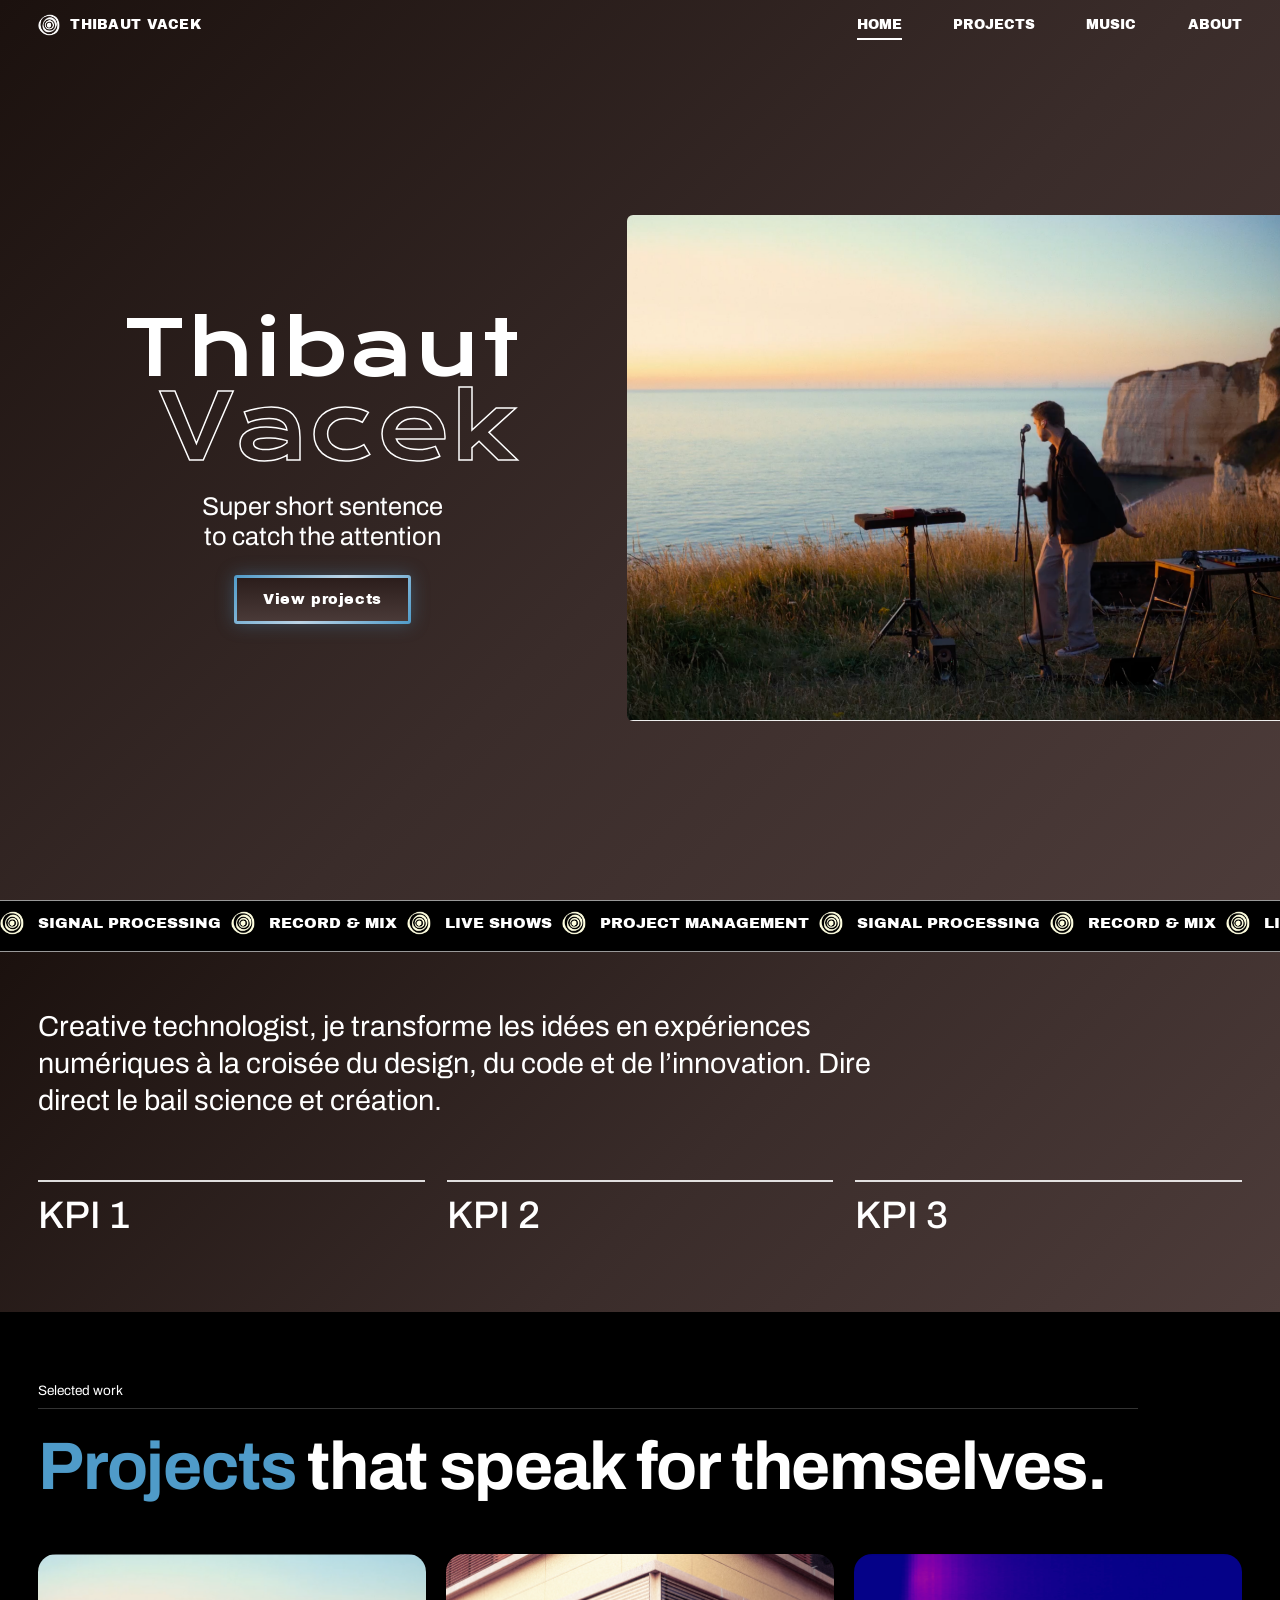
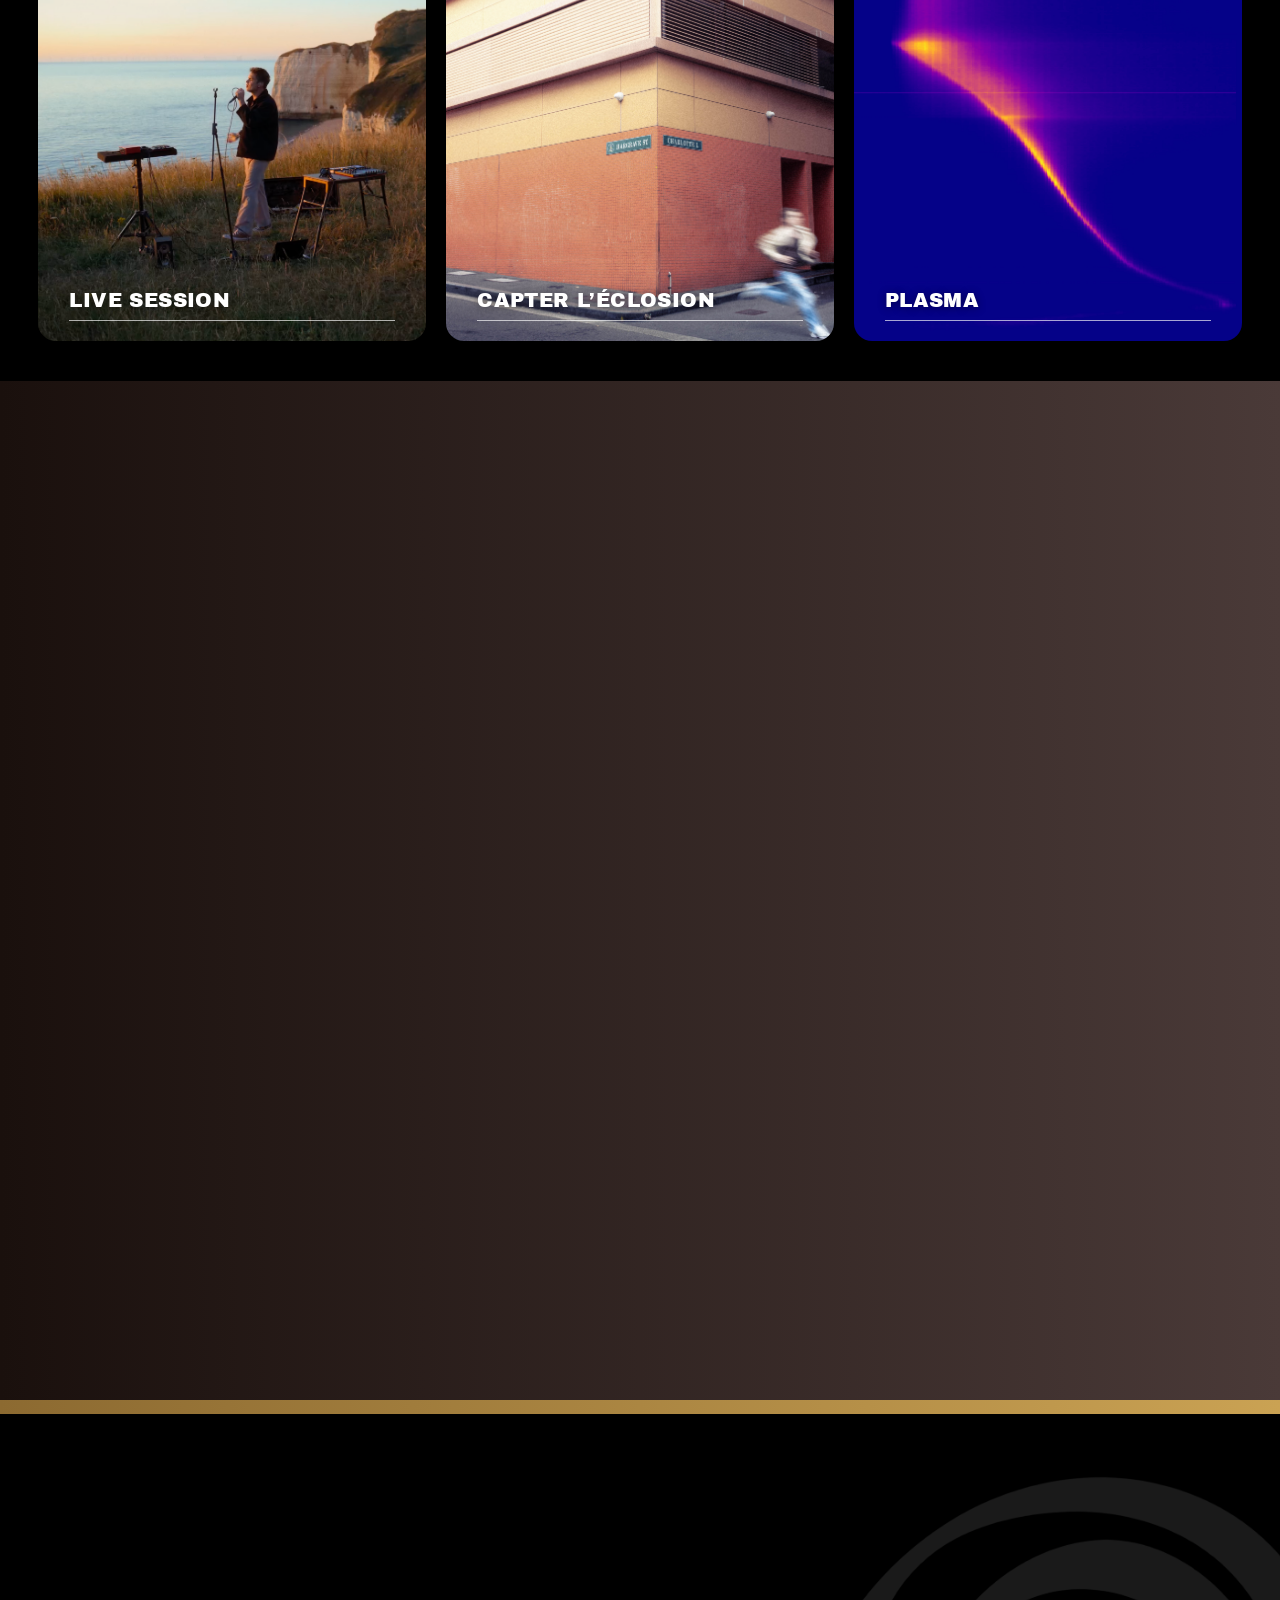
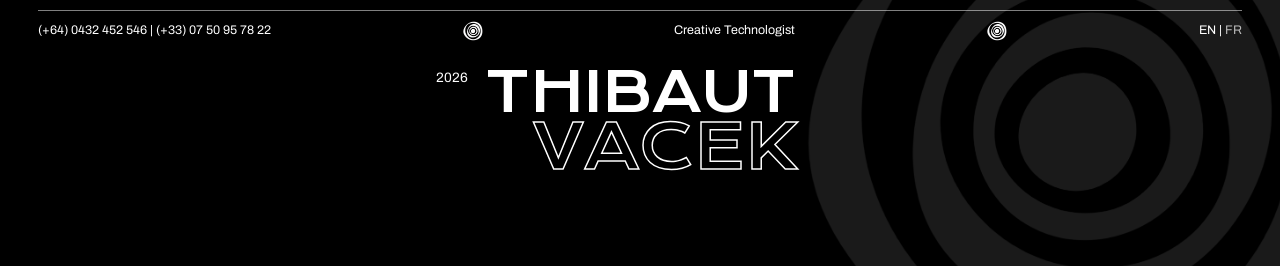
==== index.html @ 3724e517 "add new projects images and animation" ====
<!DOCTYPE html>
<html lang="en">
<head>
<meta charset="UTF-8">
<meta name="viewport" content="width=device-width, initial-scale=1">
<title>Home — Thibaut Vacek</title>
<meta name="description" content="Thibaut Vacek — creative technologist, musician and scientist.">
<link rel="preconnect" href="https://fonts.googleapis.com">
<link rel="preconnect" href="https://fonts.gstatic.com" crossorigin>
<link href="https://fonts.googleapis.com/css2?family=Archivo:wght@400;500;600;700&amp;family=Archivo+Black&amp;family=Krona+One&amp;display=swap" rel="stylesheet">
<link rel="stylesheet" href="style.css">
</head>
<body class="page-home">
<header class="site-header">
  <a class="brand" href="index.html"><img class="spiral" src="pictures/LOGO_ref.png" alt=""><span>THIBAUT VACEK</span></a>
  <button class="burger" aria-label="Menu" aria-expanded="false"><span></span><span></span></button>
  <nav class="nav"><a href="index.html" class="active">HOME</a><a href="projects.html">PROJECTS</a><a href="music.html">MUSIC</a><a href="about.html">ABOUT</a></nav>
</header>
<main>
<section class="hero">
  <div class="hero-text">
    <h1 class="display"><span class="solid">Thibaut</span><span class="outline">Vacek</span></h1>
    <p class="tagline">Super short sentence<br>to catch the attention</p>
    <a class="btn btn-glow" href="projects.html">View projects</a>
  </div>
  <div class="hero-img"><img src="pictures/HOME/live_plage_back.png"></div>
</section>
<div class="ticker" aria-hidden="true"><ul class="ticker-track"><li><img class="spiral" src="pictures/LOGO_ref.png" alt=""><span>SIGNAL PROCESSING</span></li><li><img class="spiral" src="pictures/LOGO_ref.png" alt=""><span>RECORD &amp; MIX</span></li><li><img class="spiral" src="pictures/LOGO_ref.png" alt=""><span>LIVE SHOWS</span></li><li><img class="spiral" src="pictures/LOGO_ref.png" alt=""><span>PROJECT MANAGEMENT</span></li><li><img class="spiral" src="pictures/LOGO_ref.png" alt=""><span>SIGNAL PROCESSING</span></li><li><img class="spiral" src="pictures/LOGO_ref.png" alt=""><span>RECORD &amp; MIX</span></li><li><img class="spiral" src="pictures/LOGO_ref.png" alt=""><span>LIVE SHOWS</span></li><li><img class="spiral" src="pictures/LOGO_ref.png" alt=""><span>PROJECT MANAGEMENT</span></li><li><img class="spiral" src="pictures/LOGO_ref.png" alt=""><span>SIGNAL PROCESSING</span></li><li><img class="spiral" src="pictures/LOGO_ref.png" alt=""><span>RECORD &amp; MIX</span></li><li><img class="spiral" src="pictures/LOGO_ref.png" alt=""><span>LIVE SHOWS</span></li><li><img class="spiral" src="pictures/LOGO_ref.png" alt=""><span>PROJECT MANAGEMENT</span></li><li><img class="spiral" src="pictures/LOGO_ref.png" alt=""><span>SIGNAL PROCESSING</span></li><li><img class="spiral" src="pictures/LOGO_ref.png" alt=""><span>RECORD &amp; MIX</span></li><li><img class="spiral" src="pictures/LOGO_ref.png" alt=""><span>LIVE SHOWS</span></li><li><img class="spiral" src="pictures/LOGO_ref.png" alt=""><span>PROJECT MANAGEMENT</span></li></ul></div>
<section class="intro">
  <p class="lead reveal">Creative technologist, je transforme les idées en expériences numériques à la croisée du design, du code et de l’innovation. Dire direct le bail science et création.</p>
  <div class="kpis">
    <div class="kpi reveal"><span>KPI 1</span></div>
    <div class="kpi reveal" style="--d:120ms"><span>KPI 2</span></div>
    <div class="kpi reveal" style="--d:240ms"><span>KPI 3</span></div>
  </div>
</section>
<section class="selected">
  <p class="eyebrow reveal">Selected work</p>
  <h2 class="h-xl reveal"><span class="blue">Projects</span> that speak for themselves.</h2>
  <div class="cards-row"><a class="card reveal" href="project.html#live-session" style="--d:0ms"><img src="pictures/PROJECTS/Live_plage_mic.png"><span class="card-label">LIVE SESSION</span></a><a class="card reveal" href="project.html#capter-l-eclosion" style="--d:120ms"><img src="pictures/PROJECTS/capter_leclosion_cover.jpg"><span class="card-label">CAPTER L’ÉCLOSION</span></a><a class="card reveal" href="project.html#plasma" style="--d:240ms"><img src="pictures/PROJECTS/plasma.png"><span class="card-label">PLASMA</span></a></div>
</section>
<section class="expertise">
  <p class="eyebrow reveal">EXPERTISE</p>
  <h2 class="h-xl reveal">Ways <span class="grey">I can help.</span></h2>
  <ul class="expertise-list"><li class="reveal" style="--d:0ms"><span class="num">01</span><h3>Signal Processing</h3><p>Filtres, analyse spectrale et traitement temps réel pour le son et la recherche.</p></li><li class="reveal" style="--d:100ms"><span class="num">02</span><h3>Project Management &amp; Strategy</h3><p>Cadrer, planifier et livrer des projets complexes de l’idée à l’exploitation.</p></li><li class="reveal" style="--d:200ms"><span class="num">03</span><h3>Sound Production</h3><p>Enregistrement, mixage et direction artistique pour la scène et le disque.</p></li><li class="reveal" style="--d:300ms"><span class="num">04</span><h3>Installations</h3><p>Dispositifs interactifs mêlant capteurs, code et son spatialisé.</p></li></ul>
</section>
<section class="contact-band">
  <p class="eyebrow reveal">CONTACT</p>
  <h2 class="h-xl reveal">Let’s make<br>something people<br><span class="gold">remember.</span></h2>
</section>
<div class="gold-stripe"></div>
</main>
<footer class="site-footer">
  <div class="footer-cta reveal">
    <a class="btn btn-glow" href="mailto:thibaut.vacek.creations@gmail.com">CONTACT</a>
    <a class="mail" href="mailto:thibaut.vacek.creations@gmail.com">thibaut.vacek.creations@gmail.com</a>
  </div>
  <div class="footer-row">
    <span>(+64) 0432 452 546 | (+33) 07 50 95 78 22</span>
    <img class="spiral" src="pictures/LOGO_ref.png" alt="">
    <span>Creative Technologist</span>
    <img class="spiral" src="pictures/LOGO_ref.png" alt="">
    <span class="lang"><a class="on" href="#">EN</a> | <a href="#">FR</a></span>
  </div>
  <div class="footer-name"><small>2026</small><span class="solid">THIBAUT</span><span class="outline">VACEK</span></div>
  <img class="footer-watermark" src="pictures/LOGO_ref.png" alt="">
</footer>
<script src="script.js"></script>
</body>
</html>
---- style.css ----
/* =========================================================
   THIBAUT VACEK — portfolio
   Polices (équivalents Google Fonts des polices du moodboard) :
   - Revive80 Wide  -> Krona One   (titres larges)
   - Archivo Black  -> Archivo Black (boutons, labels)
   - BDO Grotesk    -> Archivo      (texte)
   Pour les polices d'origine, remplace les variables ci-dessous.
   ========================================================= */
:root{
  --font-wide:"Krona One","Archivo Black",sans-serif;
  --font-black:"Archivo Black","Archivo",sans-serif;
  --font-body:"Archivo",system-ui,sans-serif;

  --black:#000;
  --ink:#140c0a;
  --brown-1:#170d0a;
  --brown-2:#4a3a38;
  --cream:#f1dfbd;
  --cream-ink:#2a1a10;
  --brown-title:#7a4a1f;
  --gold:#f2b94f;
  --gold-soft:#e6c07b;
  --gold-line:#a8844a;
  --tan:#c9a06b;
  --blue:#4f9bc9;
  --blue-light:#bcd4e6;
  --grey:#a9a9ad;
  --chip-gold:#e8c27f;
  --chip-grey:#aab0bb;
  --white:#fff;
  --pad:clamp(16px,3vw,40px);
  --radius:18px;
  --ease:cubic-bezier(.2,.7,.2,1);
}
*{box-sizing:border-box;margin:0;padding:0}
html{scroll-behavior:smooth;-webkit-text-size-adjust:100%}
body{font-family:var(--font-body);color:var(--white);background:var(--black);line-height:1.35;overflow-x:hidden}
img{max-width:100%;display:block}
a{color:inherit;text-decoration:none}
ul,ol{list-style:none}
main{display:block}
.spiral{width:22px;height:22px;flex:none}

/* ---------- Backgrounds par page ---------- */
.page-home{background:var(--black)}
.page-home .hero,.page-home .intro{background:linear-gradient(135deg,#1b110e 0%,#3a2c2a 55%,#4d3c3a 100%)}
.page-projects{background:var(--cream);color:var(--cream-ink)}
.page-music{background:linear-gradient(180deg,#21140f 0%,#3b2d2a 40%,#2a1b17 100%) fixed}
.page-about{background:linear-gradient(135deg,#150b09 0%,#3b2d2b 60%,#4a3a38 100%) fixed}

/* ---------- Header ---------- */
.site-header{position:fixed;inset:0 0 auto 0;z-index:50;display:flex;align-items:center;justify-content:space-between;
  padding:12px var(--pad);transition:background .4s,backdrop-filter .4s,padding .4s}
.site-header.scrolled{background:rgba(20,12,10,.72);backdrop-filter:blur(10px);padding-block:8px}
.page-projects .site-header.scrolled{background:rgba(241,223,189,.8)}
.brand{display:flex;align-items:center;gap:10px;font-family:var(--font-black);font-size:.85rem;letter-spacing:.02em}
.page-projects .site-header{color:var(--brown-title)}
.page-projects .brand .spiral{filter:sepia(1) saturate(2) brightness(.55)}
.nav{display:flex;gap:clamp(18px,4vw,56px);font-family:var(--font-black);font-size:.85rem}
.nav a{position:relative;padding:4px 0}
.nav a::after{content:"";position:absolute;left:0;bottom:-2px;height:2px;width:100%;background:currentColor;transform:scaleX(0);transform-origin:left;transition:transform .35s var(--ease)}
.nav a:hover::after,.nav a.active::after{transform:scaleX(1)}
.burger{display:none;background:none;border:0;width:36px;height:36px;position:relative;cursor:pointer;color:inherit}
.burger span{position:absolute;left:6px;right:6px;height:2px;background:currentColor;transition:transform .3s,top .3s}
.burger span:nth-child(1){top:13px}.burger span:nth-child(2){top:21px}
.burger[aria-expanded="true"] span:nth-child(1){top:17px;transform:rotate(45deg)}
.burger[aria-expanded="true"] span:nth-child(2){top:17px;transform:rotate(-45deg)}

/* ---------- Boutons ---------- */
.btn{display:inline-block;font-family:var(--font-black);letter-spacing:.04em;cursor:pointer;transition:transform .3s var(--ease),box-shadow .3s}
.btn-glow{padding:12px 26px;border:3px solid transparent;border-radius:3px;color:var(--white);font-size:.9rem;
  background:linear-gradient(#2b1d1b,#4a3a38) padding-box,linear-gradient(135deg,var(--blue),var(--blue-light) 50%,var(--blue)) border-box;
  box-shadow:0 0 18px rgba(79,155,201,.35)}
.btn-glow:hover{transform:translateY(-3px) scale(1.04);box-shadow:0 0 30px rgba(79,155,201,.7)}
.btn-pill{padding:12px 34px;border-radius:40px;background:#000;color:#fff;border:2px solid var(--blue);box-shadow:0 0 16px rgba(79,155,201,.45)}
.btn-pill:hover{transform:scale(1.06);box-shadow:0 0 28px rgba(79,155,201,.8)}

/* ---------- Typo utilitaires ---------- */
.eyebrow{font-size:.85rem;padding-bottom:8px;border-bottom:1px solid rgba(255,255,255,.28);max-width:min(100%,1100px);margin-bottom:22px;text-transform:none}
.h-xl{font-size:clamp(2rem,5.4vw,4.2rem);line-height:1.08;font-weight:700;letter-spacing:-.02em}
.h-lg{font-size:clamp(1.7rem,3.4vw,2.6rem);font-weight:700}
.h-md{font-size:clamp(1.5rem,2.6vw,2rem);font-weight:700}
.blue{color:var(--blue)}.gold{color:var(--gold)}.grey{color:var(--grey)}.tan{color:var(--tan)}
.display-wide{font-family:var(--font-wide);font-weight:400;font-size:clamp(2.4rem,9vw,7rem);letter-spacing:.02em;line-height:1}
.display{font-family:var(--font-wide);font-weight:400;line-height:.95;display:flex;flex-direction:column}
.display .solid{font-size:clamp(2.2rem,6vw,4.8rem);letter-spacing:.03em}
.display .outline,.footer-name .outline{color:transparent;-webkit-text-stroke:1.5px #fff;font-size:clamp(2.6rem,7vw,5.6rem);padding-left:.4em}

/* ---------- Reveal on scroll ---------- */
.reveal{opacity:0;transform:translateY(34px);transition:opacity .9s var(--ease),transform .9s var(--ease);transition-delay:var(--d,0ms)}
.reveal.in{opacity:1;transform:none}

/* ---------- Ticker ---------- */
.ticker{overflow:hidden;border-block:1px solid rgba(255,255,255,.6);background:rgba(0,0,0,.25);padding:10px 0;font-family:var(--font-black);font-size:.95rem;white-space:nowrap}
.page-projects .ticker{border-color:var(--cream-ink);color:var(--cream-ink);background:rgba(241,223,189,.6)}
.ticker-track{display:inline-flex;gap:34px;animation:marquee 28s linear infinite;will-change:transform}
.ticker.reverse .ticker-track{animation-direction:reverse;animation-duration:34s}
.ticker li{display:flex;align-items:center;gap:14px}
.ticker .spiral{width:24px;height:24px;filter:sepia(1) saturate(3) hue-rotate(-12deg) brightness(1.1)}
.ticker:hover .ticker-track{animation-play-state:paused}
@keyframes marquee{to{transform:translateX(-50%)}}

/* ---------- Cartes images ---------- */
.card{position:relative;display:block;overflow:hidden;border-radius:var(--radius);aspect-ratio:1/1;background:#222}
.card img{width:100%;height:100%;object-fit:cover;transition:transform 1.1s var(--ease),filter .6s}
.card:hover img{transform:scale(1.08)}
.card-label{position:absolute;left:0;right:0;padding:0 8% 6px;font-family:var(--font-black);font-size:clamp(.85rem,1.7vw,1.25rem);letter-spacing:.02em;color:var(--white);text-shadow:0 1px 8px rgba(0,0,0,.45);transition:transform .5s var(--ease)}
.card-label::after{content:"";display:block;height:1px;background:rgba(255,255,255,.65);margin-top:6px;transform-origin:left;transition:transform .6s var(--ease)}
.card:hover .card-label::after{transform:scaleX(1.0);background:var(--white)}
.label-top .card-label{top:16px}.label-bottom .card-label{bottom:14px}
.label-bottom .card-label,.label-top .card-label{text-align:left}
.label-top-right .card-label{top:16px;text-align:right}.label-bottom-right .card-label{bottom:14px;text-align:right}
.label-top:hover .card-label,.label-top-right:hover .card-label{transform:translateY(4px)}
.label-bottom:hover .card-label,.label-bottom-right:hover .card-label{transform:translateY(-4px)}
.card.wide{aspect-ratio:21/9}

/* ---------- HOME ---------- */
.hero{position:relative;min-height:100svh;display:grid;grid-template-columns:minmax(0,1fr) minmax(0,1.15fr);align-items:center;gap:20px;padding:96px 0 60px var(--pad);overflow:hidden;
  background-image:radial-gradient(ellipse at 20% 30%,rgba(255,255,255,.07),transparent 55%)}
.hero-text{display:flex;flex-direction:column;align-items:center;gap:22px;animation:fadeUp 1.1s var(--ease) both}
.hero-text .display{align-items:flex-start}
.tagline{font-size:clamp(1.1rem,2.2vw,1.6rem);text-align:center;line-height:1.2}
.hero-img{overflow:hidden;border-radius:6px 0 0 6px;animation:slideIn 1.3s var(--ease) .2s both}
.hero-img img{width:100%;aspect-ratio:4/3.1;object-fit:cover;animation:kenburns 18s ease-in-out infinite alternate}
@keyframes fadeUp{from{opacity:0;transform:translateY(40px)}to{opacity:1;transform:none}}
@keyframes slideIn{from{opacity:0;transform:translateX(80px)}to{opacity:1;transform:none}}
@keyframes kenburns{to{transform:scale(1.08) translate(-1.5%,1%)}}
.intro{padding:56px var(--pad) 70px}
.lead{font-size:clamp(1.15rem,2.4vw,1.8rem);line-height:1.3;max-width:900px;margin-bottom:60px}
.kpis{display:grid;grid-template-columns:repeat(3,1fr);gap:22px}
.kpi{border-top:2px solid rgba(255,255,255,.85);padding-top:8px;font-size:clamp(1.5rem,3vw,2.4rem);font-weight:500}
.selected{padding:70px var(--pad) 40px}
.selected .eyebrow{border-color:rgba(255,255,255,.2)}
.cards-row{display:grid;grid-template-columns:repeat(3,1fr);gap:20px;margin-top:50px}
.cards-row .card-label{bottom:14px}
.expertise{padding:80px var(--pad) 90px;background:linear-gradient(90deg,#1a100d,#4a3a38)}
.expertise .eyebrow{border-color:rgba(255,255,255,.35)}
.expertise-list{margin-top:30px}
.expertise-list li{display:grid;grid-template-columns:50px 1fr minmax(120px,260px);align-items:center;gap:14px;padding:16px 8px;border-top:1px solid var(--gold-line);transition:background .4s,padding-left .4s var(--ease)}
.expertise-list li:last-child{border-bottom:1px solid var(--gold-line)}
.expertise-list li:hover{background:rgba(255,255,255,.05);padding-left:22px}
.expertise-list .num{font-size:.75rem}
.expertise-list h3{font-size:clamp(1.3rem,2.6vw,2rem);font-weight:500}
.expertise-list p{font-size:.78rem;opacity:.9;text-align:right}
.contact-band{padding:50px var(--pad) 70px 12vw;background:linear-gradient(90deg,#1a100d,#4a3a38)}
.contact-band .eyebrow{margin-left:-11vw;margin-bottom:26px}
.gold-stripe{height:14px;background:linear-gradient(90deg,#8c6a31,#caa253 50%,#8c6a31);background-size:200% 100%;animation:shine 6s linear infinite}
@keyframes shine{to{background-position:-200% 0}}

/* ---------- Footer ---------- */
.site-footer{position:relative;background:#000;padding:40px var(--pad) 90px;overflow:hidden;text-align:center}
.footer-cta{display:flex;flex-direction:column;align-items:center;gap:14px;margin-bottom:64px}
.mail{font-size:clamp(1rem,2vw,1.3rem)}
.mail:hover{color:var(--gold)}
.footer-row{display:flex;align-items:center;justify-content:space-between;gap:14px;border-top:1px solid rgba(255,255,255,.5);padding-top:10px;font-size:.78rem;position:relative;z-index:1}
.footer-row .spiral{width:20px;height:20px}
.lang a{opacity:.7}.lang a.on,.lang a:hover{opacity:1}
.footer-name{position:relative;z-index:1;margin-top:26px;display:flex;flex-direction:column;align-items:center;font-family:var(--font-wide);line-height:.95}
.footer-name small{position:absolute;left:calc(50% - 15em);top:.4em;font-family:var(--font-body);font-size:.85rem}
.footer-name .solid{font-size:clamp(1.8rem,5vw,3.4rem)}
.footer-name .outline{font-size:clamp(2rem,5.6vw,3.8rem);padding-left:.8em}
.footer-watermark{position:absolute;right:-6%;bottom:-30%;width:min(55%,560px);opacity:.1;animation:spin 60s linear infinite;pointer-events:none}
@keyframes spin{to{transform:rotate(360deg)}}

/* ---------- PROJECTS ---------- */
.page-projects{background:radial-gradient(circle at 70% 10%,#f6e8cb,#efd9b0 60%,#e8cf9f)}
.page-head{padding:100px var(--pad) 30px}
.page-head .display-wide{color:var(--brown-title);letter-spacing:.04em}
.page-intro{max-width:620px;margin:14px 0 0 clamp(0px,14vw,200px);font-size:.95rem}
.projects-grid{display:grid;grid-template-columns:repeat(2,1fr);gap:14px;padding:30px var(--pad) 60px}
.projects-grid .card.wide{grid-column:1/-1;width:72%;justify-self:center;margin-bottom:10px}
.projects-grid .card:nth-child(odd):not(.wide){margin-top:0}
.page-projects .card{box-shadow:0 12px 30px rgba(80,50,20,.18)}
.page-projects .card-label{color:#fff}
.projects-grid .card.label-top .card-label,.other-grid .label-top .card-label{color:#fff}

/* ---------- MUSIC ---------- */
.music-head{padding:100px var(--pad) 10px;display:flex;flex-direction:column;align-items:flex-end;text-align:right}
.music-head .display-wide{margin-right:6vw}
.music-intro{display:flex;align-items:center;gap:16px;max-width:620px;margin:16px 6vw 0 0;font-size:.82rem}
.music-intro .spiral{width:42px;height:42px;animation:spin 14s linear infinite}
.player{margin:50px auto 0;width:min(920px,88%)}
.wave{display:flex;align-items:flex-end;gap:3px;height:96px;padding:8px 8px 6px;background:#111;border-radius:2px}
.wave i{flex:1;background:#e3ddd0;border-radius:1px;transform-origin:bottom;height:var(--h);transition:height .25s}
.wave i:nth-child(5n){background:#c98763}
.player.playing .wave i{animation:eq .9s ease-in-out infinite alternate;animation-delay:calc(var(--i)*-60ms)}
@keyframes eq{from{transform:scaleY(.35)}to{transform:scaleY(1.05)}}
.player{position:relative}
.play{width:46px;height:46px;border-radius:50%;border:3px solid #fff;background:#10202c;display:inline-grid;place-items:center;cursor:pointer;margin-top:12px;vertical-align:middle;transition:transform .3s,box-shadow .3s}
.play:hover{transform:scale(1.12);box-shadow:0 0 22px rgba(79,155,201,.7)}
.tri{display:inline-block;width:0;height:0;border-left:15px solid var(--blue);border-top:9px solid transparent;border-bottom:9px solid transparent;margin-left:4px}
.player.playing .tri{border:0;width:14px;height:16px;margin:0;background:linear-gradient(90deg,var(--blue) 0 35%,transparent 35% 65%,var(--blue) 65%)}
.player-title{font-family:var(--font-black);font-size:1.15rem;margin-left:16px;vertical-align:middle}
.carousel{margin-top:50px;overflow:hidden}
.carousel-track{display:flex;gap:12px;width:max-content;animation:drift 50s linear infinite}
.carousel:hover .carousel-track{animation-play-state:paused}
.carousel figure{position:relative;height:clamp(200px,38vw,300px);flex:none}
.carousel figure img{height:100%;width:auto;object-fit:cover}
.carousel figcaption{position:absolute;top:14px;left:12%;right:0;font-family:var(--font-black);font-size:.95rem;border-bottom:1px solid rgba(255,255,255,.6);padding-bottom:4px}
@keyframes drift{to{transform:translateX(-50%)}}
.listen{position:relative;height:clamp(200px,34vw,300px);margin:20px auto 0;width:min(560px,92%);font-family:var(--font-black);font-size:clamp(1.6rem,4.4vw,2.2rem)}
.listen a{position:absolute;transition:letter-spacing .4s var(--ease),color .3s}
.listen a:hover{letter-spacing:.14em;color:var(--gold)}
.listen-a{left:0;top:8px}.listen-b{right:0;bottom:0}
.rings{position:absolute;left:30%;top:28%;width:clamp(60px,12vw,90px);animation:float 5s ease-in-out infinite}
@keyframes float{50%{transform:translateY(-12px) rotate(8deg)}}
.album{padding:20px var(--pad) 40px}
.signalbo{font-family:var(--font-black);font-size:clamp(2.2rem,8vw,4.4rem);text-align:center;display:flex;justify-content:center;align-items:center;gap:2px;padding-bottom:12px;border-bottom:1px solid rgba(255,255,255,.4);margin-bottom:26px}
.signalbo .o{width:.85em;height:.85em;animation:spin 12s linear infinite}
.album-title{font-family:var(--font-black);font-size:clamp(1.4rem,3vw,2rem);margin-bottom:20px}
.tracklist{max-width:900px}
.tracklist li a{display:grid;grid-template-columns:50px 1fr 30px;align-items:center;padding:20px 0;border-top:1px solid var(--gold-line);font-family:var(--font-black);font-size:clamp(1rem,2.2vw,1.35rem);transition:padding-left .4s var(--ease),background .3s}
.tracklist li:last-child a{border-bottom:1px solid var(--gold-line)}
.tracklist .num{font-family:var(--font-body);font-size:.75rem}
.tracklist .tri{border-left-width:14px;border-top-width:9px;border-bottom-width:9px;border-left-color:var(--blue-light);transition:transform .4s var(--ease)}
.tracklist li a:hover{padding-left:14px;background:rgba(255,255,255,.05)}
.tracklist li a:hover .tri{transform:translateX(8px)}
.strip{display:flex;gap:16px;margin:40px calc(var(--pad)*-1) 0;padding:0 var(--pad);overflow-x:auto;scroll-snap-type:x mandatory;scrollbar-width:none}
.strip::-webkit-scrollbar{display:none}
.strip img{height:clamp(220px,40vw,310px);width:auto;scroll-snap-align:start;transition:transform .6s var(--ease)}
.strip img:hover{transform:scale(1.03)}
.shows{background:#000;padding:36px var(--pad) 60px}
.shows .h-lg{padding-bottom:10px;border-bottom:1px solid rgba(255,255,255,.2);margin-bottom:26px}
.show-list{margin:14px 0 46px}
.show-list li{display:grid;grid-template-columns:minmax(120px,190px) 1fr 100px 60px;align-items:center;gap:10px;padding:10px 0;color:var(--cream)}
.show-list time{font-size:1rem}.show-list strong{font-weight:500;color:#fff;font-size:1.15rem}
.show-list span{font-size:.9rem}
.show-list img{width:44px;transition:transform .5s var(--ease)}
.show-list li:hover img{transform:rotate(180deg) scale(1.15)}
.other-works{padding:40px var(--pad) 60px}
.other-works .h-lg{padding-bottom:10px;border-top:1px solid rgba(255,255,255,.4);padding-top:22px;margin-bottom:22px}
.other-grid{display:grid;grid-template-columns:repeat(2,1fr);gap:14px}
.other-grid .card.wide{grid-column:1/-1;aspect-ratio:21/8}

/* ---------- ABOUT ---------- */
.about-hero{display:grid;grid-template-columns:minmax(0,.45fr) minmax(0,.55fr);gap:30px;min-height:90svh;align-items:start}
.about-photo{height:100%;min-height:520px;overflow:hidden;animation:slideInL 1.2s var(--ease) both}
.about-photo img{width:100%;height:100%;object-fit:cover;max-height:80svh}
@keyframes slideInL{from{opacity:0;transform:translateX(-70px)}to{opacity:1;transform:none}}
.about-text{padding:110px var(--pad) 40px 0;text-align:right}
.about-text h1{font-size:clamp(2rem,5vw,3.6rem);color:var(--tan);font-weight:700;line-height:1.05}
.about-lead{font-size:clamp(1.15rem,2.6vw,1.9rem);line-height:1.15;margin:20px 0 28px;color:var(--cream)}
.facts{text-align:left;margin-top:44px;width:min(100%,500px);margin-left:auto}
.facts div{border-top:1px solid rgba(255,255,255,.6);padding:12px 0 26px}
.facts dt{font-size:.95rem}
.facts dd{font-size:clamp(1.1rem,2vw,1.4rem);font-weight:700}
.bio{padding:30px var(--pad) 60px}
.bio .eyebrow{max-width:none;border-color:rgba(255,255,255,.3)}
.bio-grid{display:grid;grid-template-columns:1fr 1.15fr;gap:30px;align-items:start;margin-top:10px}
.bio-grid h2{font-size:clamp(1.6rem,3.4vw,2.4rem);font-weight:500;color:var(--cream);line-height:1.2}
.bio-copy p{font-size:.8rem;line-height:1.45;margin-bottom:16px}
.page-about .ticker{margin:0}
.page-about .ticker+.ticker{border-top:0}
.timeline{padding:54px clamp(16px,4vw,50px) 40px}
.timeline .eyebrow{max-width:none;border-color:rgba(255,255,255,.4)}
.job{padding:22px 10px 8px;border-top:1px solid var(--gold-line);margin-top:6px}
.job-top{display:flex;justify-content:space-between;gap:20px;align-items:flex-start}
.job h3{font-size:clamp(1.4rem,3vw,2.2rem);font-weight:500;line-height:1.1}
.where{font-size:.82rem;margin-top:8px;max-width:520px}
.sep{margin:0 10px}
.job time{font-size:.85rem;white-space:nowrap;margin-top:2px}
.chips{display:grid;grid-template-columns:repeat(3,1fr);gap:12px;margin:18px -10px 12px}
.chips li{background:var(--chip-gold);color:var(--cream-ink);padding:14px 12px;text-align:center;font-size:.85rem;display:grid;place-items:center;min-height:56px;transition:transform .35s var(--ease),box-shadow .35s}
.chips li:hover{transform:translateY(-4px);box-shadow:0 10px 18px rgba(0,0,0,.35)}
.tools{font-size:.85rem;padding:2px 0 14px 4px}
.studies{background:var(--cream);color:var(--cream-ink);position:relative;padding-bottom:60px;background-image:linear-gradient(rgba(241,223,189,.85),rgba(241,223,189,.85)),url("pictures/polytechnique-crest.jpg");background-size:cover;background-position:center}
.studies .eyebrow{border-color:rgba(60,50,40,.5)}
.studies .job{border-color:rgba(60,70,70,.5)}
.studies .chips li{background:var(--chip-grey);color:#1c1f26}
.contact-form-band{padding:30px clamp(16px,4vw,50px) 60px}
.contact-form-band .eyebrow{max-width:none;border-color:rgba(255,255,255,.4)}
.cf-grid{display:grid;grid-template-columns:1fr 1.5fr;gap:40px;align-items:start;margin-top:30px}
.cf-left h2{font-size:clamp(1.6rem,3.2vw,2.4rem);color:var(--cream);line-height:1.15;margin-bottom:22px}
.cf-left .mail{color:var(--cream);font-size:1rem}
.cf-form{display:grid;grid-template-columns:1fr 1fr;gap:16px 20px}
.cf-form label{display:flex;flex-direction:column;gap:6px;font-size:1rem;color:var(--cream)}
.cf-form .full{grid-column:1/-1}
.cf-form small{font-size:.65rem;margin-left:16px}
.cf-form input,.cf-form textarea{background:transparent;border:2px solid var(--blue);color:#fff;font:inherit;padding:10px 12px;border-radius:2px;outline:none;transition:box-shadow .3s,background .3s;resize:vertical}
.cf-form input:focus,.cf-form textarea:focus{box-shadow:0 0 18px rgba(79,155,201,.7);background:rgba(255,255,255,.05)}
.cf-form .btn-pill{grid-column:1/-1;justify-self:end}
.page-about .site-footer{padding-top:30px}

/* ---------- RESPONSIVE ---------- */
@media (max-width:900px){
  .hero{grid-template-columns:1fr;padding:92px 0 40px;text-align:center}
  .hero-text{padding:0 var(--pad)}
  .hero-text .display{align-items:center}
  .hero-img{border-radius:0}
  .hero-img img{aspect-ratio:16/11}
  .cards-row{grid-template-columns:1fr}
  .about-hero{grid-template-columns:1fr;min-height:0}
  .about-photo{min-height:0;height:56vh}
  .about-text{padding:30px var(--pad) 20px;text-align:left}
  .about-text .btn{display:inline-block}
  .facts{margin-left:0}
  .bio-grid,.cf-grid{grid-template-columns:1fr}
  .chips{grid-template-columns:1fr}
  .job-top{flex-direction:column;gap:6px}
  .projects-grid .card.wide{width:100%}
  .page-intro{margin-left:0}
}
@media (max-width:640px){
  .burger{display:block;z-index:60}
  .nav{position:fixed;inset:0;flex-direction:column;align-items:center;justify-content:center;gap:30px;font-size:1.6rem;background:rgba(15,8,6,.96);color:#fff;
    opacity:0;pointer-events:none;transform:translateY(-12px);transition:opacity .35s,transform .35s}
  .nav.open{opacity:1;pointer-events:auto;transform:none}
  .site-header .brand{position:relative;z-index:60}
  .page-projects .nav.open ~ *,.page-projects .burger{color:var(--brown-title)}
  .page-projects .burger[aria-expanded="true"]{color:#fff}
  .kpis{grid-template-columns:1fr;gap:16px}
  .expertise-list li{grid-template-columns:34px 1fr}
  .expertise-list p{grid-column:2;text-align:left}
  .contact-band{padding-left:var(--pad)}
  .contact-band .eyebrow{margin-left:0}
  .projects-grid,.other-grid{grid-template-columns:1fr}
  .card.wide,.other-grid .card.wide{aspect-ratio:16/10}
  .music-head{align-items:flex-start;text-align:left}
  .music-head .display-wide,.music-intro{margin-right:0}
  .music-intro{flex-direction:column-reverse;align-items:flex-start}
  .show-list li{grid-template-columns:1fr auto;row-gap:2px}
  .show-list time{grid-column:1/-1}
  .show-list img{grid-row:2;grid-column:2}
  .footer-row{flex-wrap:wrap;justify-content:center;text-align:center}
  .footer-row .spiral{display:none}
  .footer-name small{position:static;margin-bottom:4px}
  .cf-form{grid-template-columns:1fr}
  .expertise-list li:hover{padding-left:8px}
}
@media (prefers-reduced-motion:reduce){
  *,*::before,*::after{animation:none!important;transition:none!important}
  .reveal{opacity:1;transform:none}
}

/* ---------- PROJECT (page détail) ---------- */
.page-project{background:linear-gradient(135deg,#150b09 0%,#3b2d2b 60%,#4a3a38 100%) fixed}
.pj{display:grid;grid-template-columns:minmax(0,.9fr) minmax(0,1.1fr);gap:clamp(20px,4vw,56px);padding:100px var(--pad) 50px;align-items:start}
.pj-text{position:sticky;top:84px;height:calc(100svh - 110px);min-height:520px;display:flex;flex-direction:column;justify-content:space-between;gap:30px}
.pj-text .eyebrow{max-width:none;color:var(--gold)}
.pj-title{font-family:var(--font-wide);font-weight:400;font-size:clamp(1.8rem,4.4vw,3.4rem);line-height:1.05;margin-bottom:26px;color:var(--white)}
.pj-overview{font-size:clamp(1.15rem,2.3vw,1.85rem);line-height:1.22;font-weight:600;color:var(--cream)}
.pj-info li{display:flex;justify-content:space-between;gap:20px;padding:14px 0;border-bottom:1px solid var(--gold-line);font-family:var(--font-black);font-size:.8rem;letter-spacing:.03em;text-transform:uppercase}
.pj-info li:first-child{border-top:1px solid var(--gold-line)}
.pj-info li span{color:var(--gold-soft)}
.pj-info li strong{font-weight:400;text-align:right;color:#fff}
.pj-media{display:flex;flex-direction:column;gap:20px}
.pj-media figure{border-radius:22px;overflow:hidden;background:#222;box-shadow:0 20px 50px rgba(0,0,0,.35)}
.pj-media img{width:100%;height:auto;max-height:86svh;object-fit:cover;transition:transform 1.2s var(--ease)}
.pj-media figure:hover img{transform:scale(1.04)}
.pj-nav{display:flex;justify-content:space-between;align-items:center;gap:20px;flex-wrap:wrap;padding:40px var(--pad) 70px;border-top:1px solid rgba(255,255,255,.2);margin:0 var(--pad)}
.pj-nav{padding-inline:0}
.pj-nav a{font-family:var(--font-black);font-size:clamp(1rem,2.2vw,1.5rem);display:inline-flex;align-items:center;gap:14px;transition:color .3s}
.pj-nav a:hover{color:var(--gold)}
.pj-nav .arrow{display:inline-block;transition:transform .4s var(--ease)}
.pj-back:hover .arrow{transform:translateX(-10px)}
.pj-next:hover .arrow{transform:translateX(10px)}
@media (max-width:900px){
  .pj{grid-template-columns:1fr;padding-top:90px}
  .pj-text{position:static;height:auto;min-height:0}
  .pj-info{margin-top:10px}
  .pj-nav{flex-direction:column;align-items:flex-start}
}

/* ---------- PROJECT : blocs visuels ---------- */
.pj-block{margin:0}
.pj-cell{position:relative;overflow:hidden;border-radius:22px;background:#1f1512;box-shadow:0 20px 50px rgba(0,0,0,.35)}
.pj-cell img,.pj-cell video,.pj-cell canvas,.pj-cell iframe{display:block;width:100%;height:100%;object-fit:cover;border:0}
.pj-cell:not([style*="aspect-ratio"]):not([style*="height"]) img{height:auto;max-height:86svh}
.pj-cell img,.pj-cell video{transition:transform 1.2s var(--ease)}
.pj-cell:hover img{transform:scale(1.04)}
.pj-cols{display:grid;gap:14px}
.pj-cols.c2{grid-template-columns:1fr 1fr}
.pj-cols.c3{grid-template-columns:repeat(3,1fr)}
.pj-cols .pj-cell{border-radius:16px}
.pj-block figcaption{margin-top:10px;font-size:.78rem;color:var(--cream);opacity:.85}
.pj-note{font-size:clamp(1rem,1.8vw,1.3rem);line-height:1.35;color:var(--cream);padding:6px 4px;border-left:3px solid var(--gold);padding-left:16px}
.pj-media{gap:22px}
.pj-media figure{background:none;box-shadow:none;border-radius:0}
@media (max-width:640px){.pj-cols.c3{grid-template-columns:1fr 1fr}}
.pj-text.long{position:static;height:auto}
.pj-text.long .pj-overview{font-size:clamp(.95rem,1.25vw,1.1rem);font-weight:500;line-height:1.5;margin-bottom:16px}
.pj-overview a{color:var(--gold);text-decoration:underline;text-underline-offset:3px;transition:color .3s}
.pj-overview a:hover{color:#fff}
.b-section{margin-top:18px}
.pj-sub{font-family:var(--font-black);font-size:clamp(1.2rem,2.4vw,1.8rem);color:var(--gold);margin-bottom:10px;padding-bottom:8px;border-bottom:1px solid var(--gold-line)}
.pj-subtext{font-size:clamp(.95rem,1.4vw,1.1rem);line-height:1.5;color:var(--cream);margin-bottom:18px}
.pj-subtext a{color:var(--gold);text-decoration:underline;text-underline-offset:3px}
.pj-subtext a:hover{color:#fff}
.pj-audio{background:rgba(0,0,0,.35);border:1px solid var(--gold-line);border-radius:16px;padding:16px 18px}
.pj-audio-title{font-family:var(--font-black);font-size:.9rem;color:var(--gold);margin-bottom:10px;letter-spacing:.03em}
.pj-audio audio{width:100%;display:block}
.pj-hero{position:relative;width:100%;aspect-ratio:21/9;max-height:80svh;overflow:hidden;background:#000}
.pj-hero video{display:block;width:100%;height:100%;object-fit:cover}
.pj-hero::after{content:"";position:absolute;inset:0;background:linear-gradient(to bottom,rgba(0,0,0,.35),transparent 30%,transparent 60%,rgba(21,11,9,.95));pointer-events:none}
.pj.has-hero{padding-top:36px}
@media (max-width:640px){.pj-hero:not([style*="aspect-ratio"]){aspect-ratio:4/3}}
.pj-label{font-size:.72rem;letter-spacing:.1em;text-transform:uppercase;color:var(--gold-soft);margin-bottom:6px}
.pj-hero.bottom{margin-top:10px}
.pj-hero.bottom::after{background:linear-gradient(to top,rgba(21,11,9,.9),transparent 35%)}
.pj-hero canvas{position:absolute;inset:0;width:100%;height:100%;display:block}
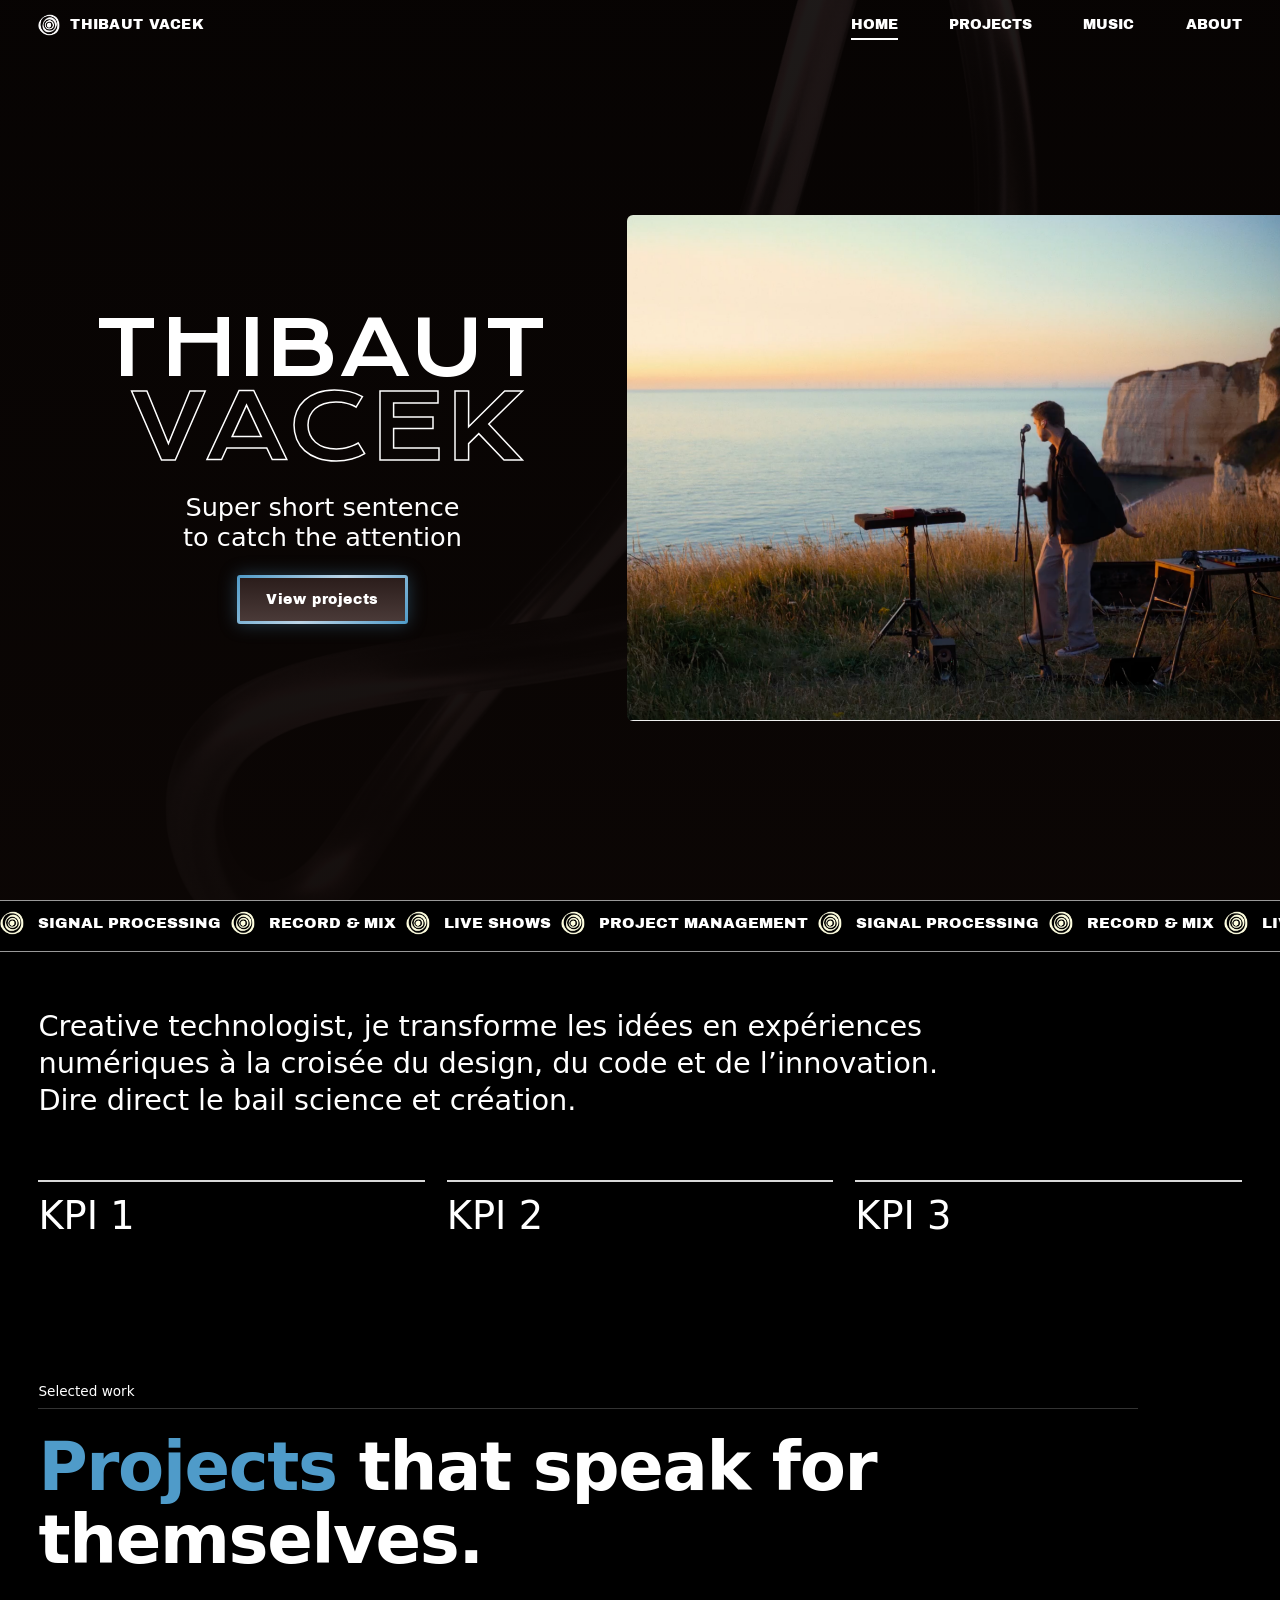
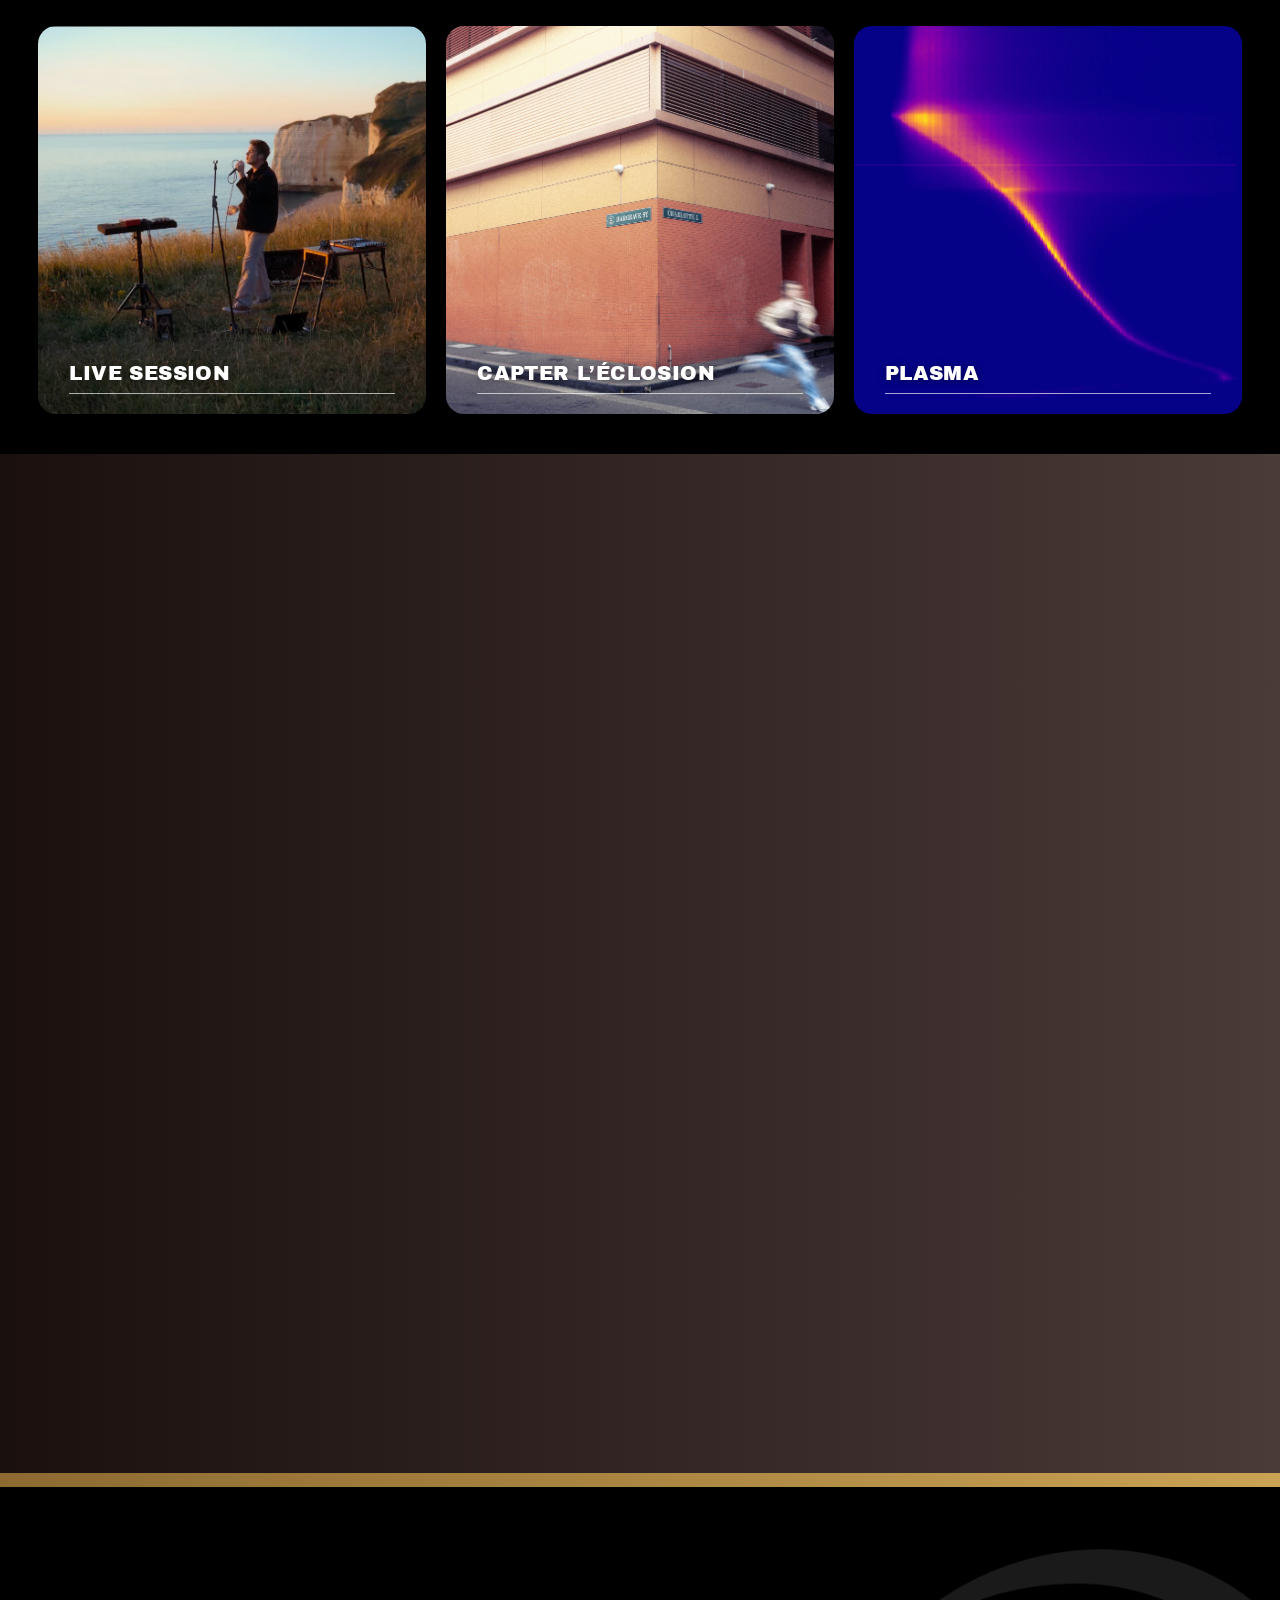
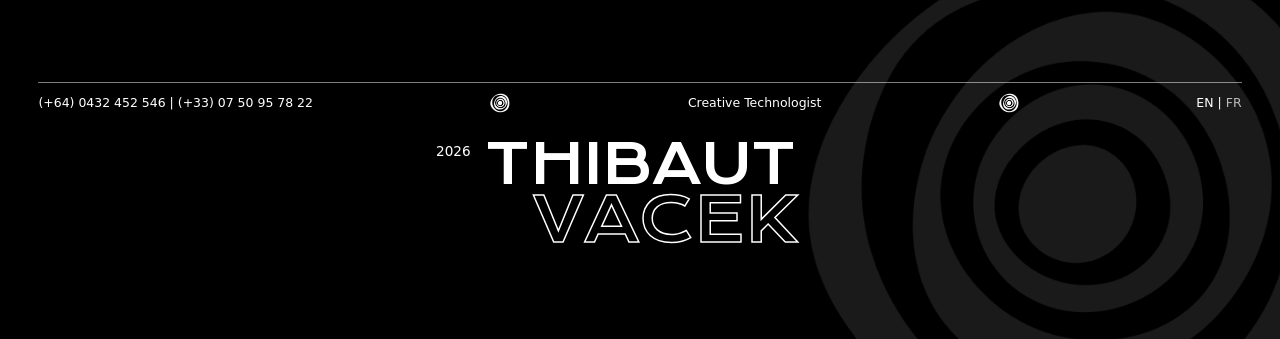
==== commit 2e050a29: "add new projects images and animation v3" ====
--- a/index.html
+++ b/index.html
@@ -19,7 +19,7 @@
 <main>
 <section class="hero">
   <div class="hero-text">
-    <h1 class="display"><span class="solid">Thibaut</span><span class="outline">Vacek</span></h1>
+    <h1 class="display"><span class="solid">THIBAUT</span><span class="outline">VACEK</span></h1>
     <p class="tagline">Super short sentence<br>to catch the attention</p>
     <a class="btn btn-glow" href="projects.html">View projects</a>
   </div>
--- a/style.css
+++ b/style.css
@@ -6,10 +6,33 @@
    - BDO Grotesk    -> Archivo      (texte)
    Pour les polices d'origine, remplace les variables ci-dessous.
    ========================================================= */
-:root{
+   @font-face{
+     font-family:"Archivo Black";
+     src:url("font/ArchivoBlack-Regular.woff2") format("woff2");
+     font-weight:400;
+     font-style:normal;
+     font-display:swap;
+   }
+  @font-face{
+     font-family:"BDO Bold";
+     src:url("font/BDOGrotesk-Bold.woff2") format("woff2");
+     font-weight:400;
+     font-style:normal;
+     font-display:swap;
+   }
+
+      @font-face{
+     font-family:"BDO Medium";
+     src:url("fonts/font/BDOGrotesk-Medium.woff2") format("woff2");
+     font-weight:400;
+     font-style:normal;
+     font-display:swap;
+   }
+
+   :root{
   --font-wide:"Krona One","Archivo Black",sans-serif;
-  --font-black:"Archivo Black","Archivo",sans-serif;
-  --font-body:"Archivo",system-ui,sans-serif;
+  --font-black:"Archivo Black","BDO Bold",sans-serif;
+  --font-body:"BDO Medium",system-ui,sans-serif;
 
   --black:#000;
   --ink:#140c0a;
@@ -43,7 +66,9 @@
 
 /* ---------- Backgrounds par page ---------- */
 .page-home{background:var(--black)}
-.page-home .hero,.page-home .intro{background:linear-gradient(135deg,#1b110e 0%,#3a2c2a 55%,#4d3c3a 100%)}
+/*.page-home .hero,.page-home .intro{background:linear-gradient(135deg,#1b110e 0%,#3a2c2a 55%,#4d3c3a 100%)}*/
+.page-home .hero,.page-home .intro{background:none}
+.expertise,.contact-band{background:rgba(15,8,6,.35)}   /* léger voile au lieu du dégradé plein */
 .page-projects{background:var(--cream);color:var(--cream-ink)}
 .page-music{background:linear-gradient(180deg,#21140f 0%,#3b2d2a 40%,#2a1b17 100%) fixed}
 .page-about{background:linear-gradient(135deg,#150b09 0%,#3b2d2b 60%,#4a3a38 100%) fixed}
@@ -159,7 +184,7 @@
 .footer-name small{position:absolute;left:calc(50% - 15em);top:.4em;font-family:var(--font-body);font-size:.85rem}
 .footer-name .solid{font-size:clamp(1.8rem,5vw,3.4rem)}
 .footer-name .outline{font-size:clamp(2rem,5.6vw,3.8rem);padding-left:.8em}
-.footer-watermark{position:absolute;right:-6%;bottom:-30%;width:min(55%,560px);opacity:.1;animation:spin 60s linear infinite;pointer-events:none}
+.footer-watermark{position:absolute;right:-6%;bottom:-30%;width:min(55%,560px);opacity:.1;animation:spin 20s linear infinite;pointer-events:none}
 @keyframes spin{to{transform:rotate(360deg)}}
 
 /* ---------- PROJECTS ---------- */
@@ -397,4 +422,31 @@
 .pj-label{font-size:.72rem;letter-spacing:.1em;text-transform:uppercase;color:var(--gold-soft);margin-bottom:6px}
 .pj-hero.bottom{margin-top:10px}
 .pj-hero.bottom::after{background:linear-gradient(to top,rgba(21,11,9,.9),transparent 35%)}
-.pj-hero canvas{position:absolute;inset:0;width:100%;height:100%;display:block}+.pj-hero canvas{position:absolute;inset:0;width:100%;height:100%;display:block}
+
+.pj-flex{display:flex;gap:12px;align-items:flex-start}
+.pj-flex .pj-cell{min-width:0;border-radius:16px}
+
+@media (max-width:640px){.pj-cols.c3{grid-template-columns:1fr 1fr!important}}
+
+/* Image de fond plein écran, derrière tout */
+body::before{
+  content:"";
+  position:fixed;
+  inset:0;
+  z-index:-1;
+  background-size:cover;
+  background-position:center;
+  background-repeat:no-repeat;
+  pointer-events:none;
+}
+
+body::before{animation:bgdrift 40s ease-in-out infinite alternate}
+@keyframes bgdrift{from{transform:scale(1)}to{transform:scale(1.08) translate(-1%,1%)}}
+
+/* Une image par page, avec un voile sombre pour garder le texte lisible */
+.page-home::before    {background-image:linear-gradient(rgba(15,8,6,.45),rgba(15,8,6,.75)), url("Backgrounds/bckgnd_home.png")}
+.page-music::before   {background-image:linear-gradient(rgba(15,8,6,.5),rgba(15,8,6,.8)),  url("Backgrounds/bckgnd_music.png")}
+.page-about::before   {background-image:linear-gradient(rgba(15,8,6,.5),rgba(15,8,6,.8)),  url("Backgrounds/bckgnd_about.png")}
+.page-project::before {background-image:linear-gradient(rgba(15,8,6,.5),rgba(15,8,6,.8)),  url("Backgrounds/bckgnd_project.png")}
+.page-projects::before{background-image:linear-gradient(rgba(241,223,189,.35),rgba(241,223,189,.6)), url("Backgrounds/bckgnd_projects.png")}
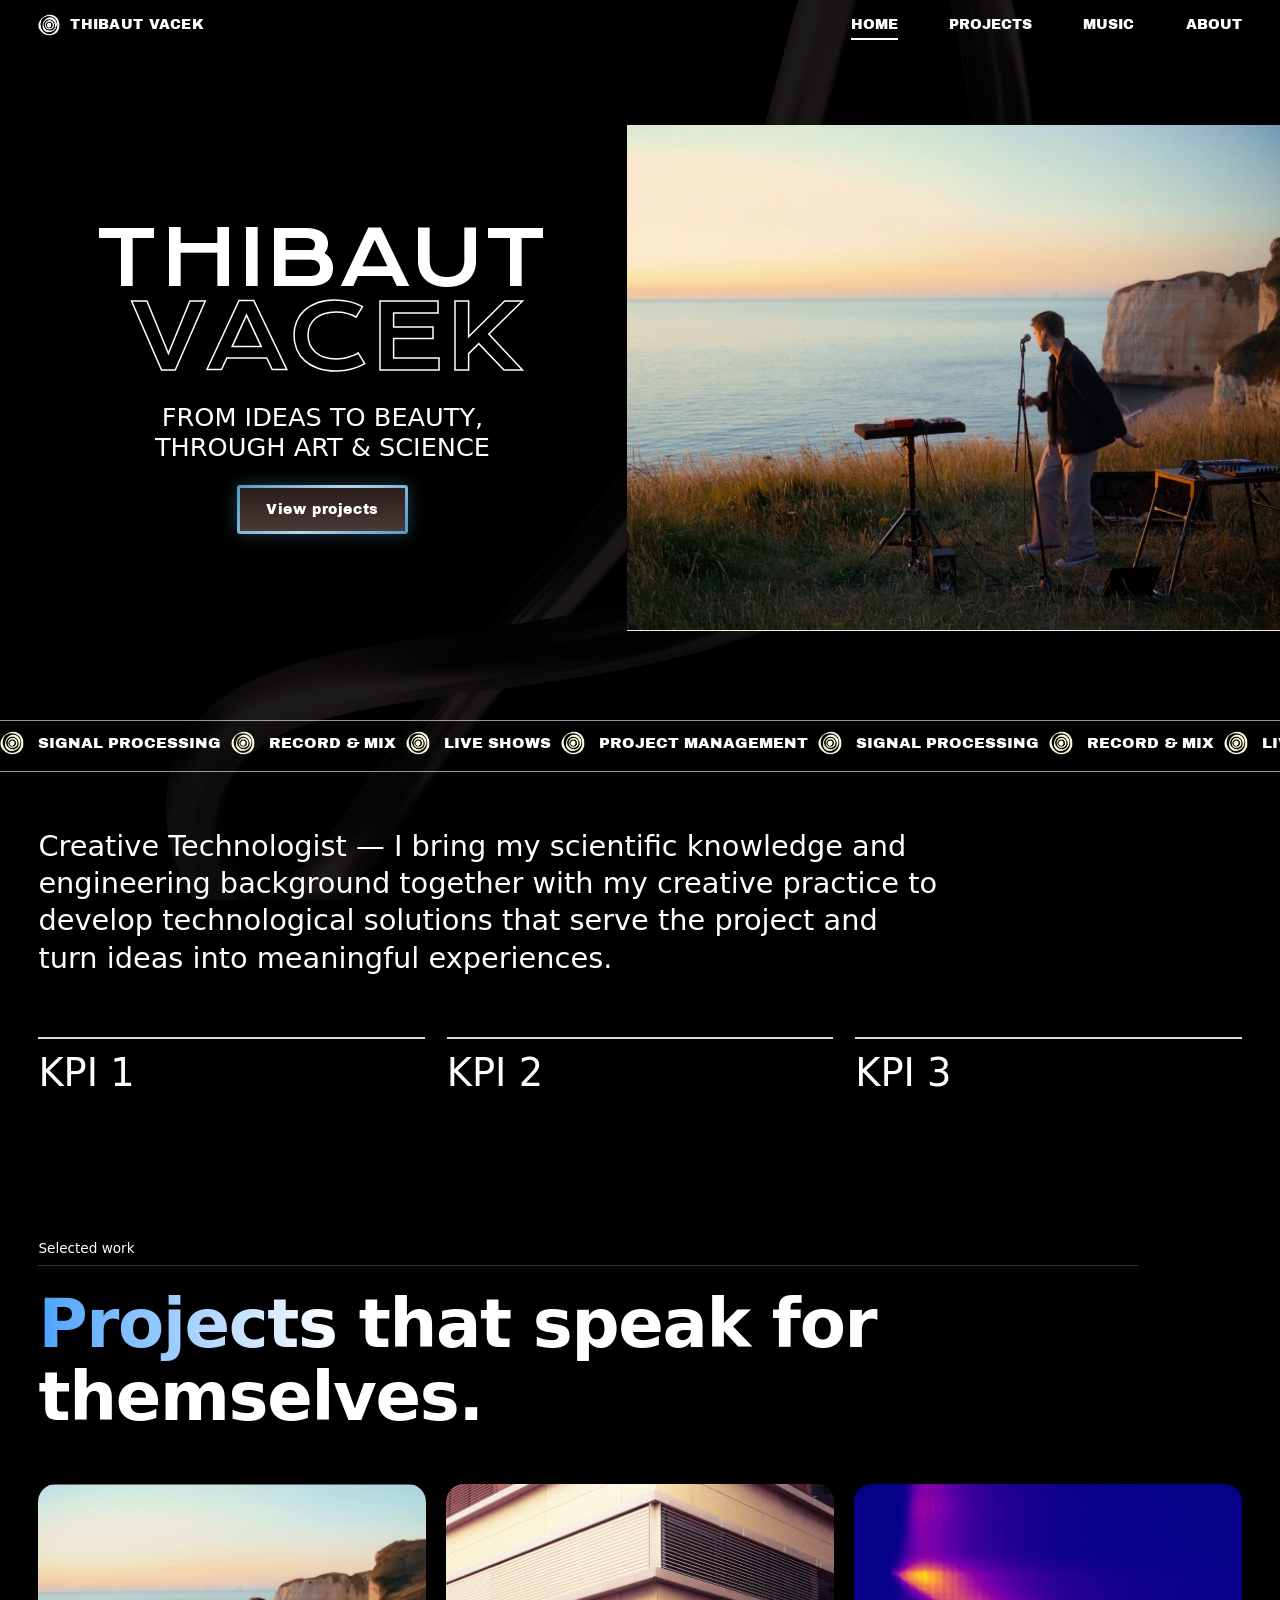
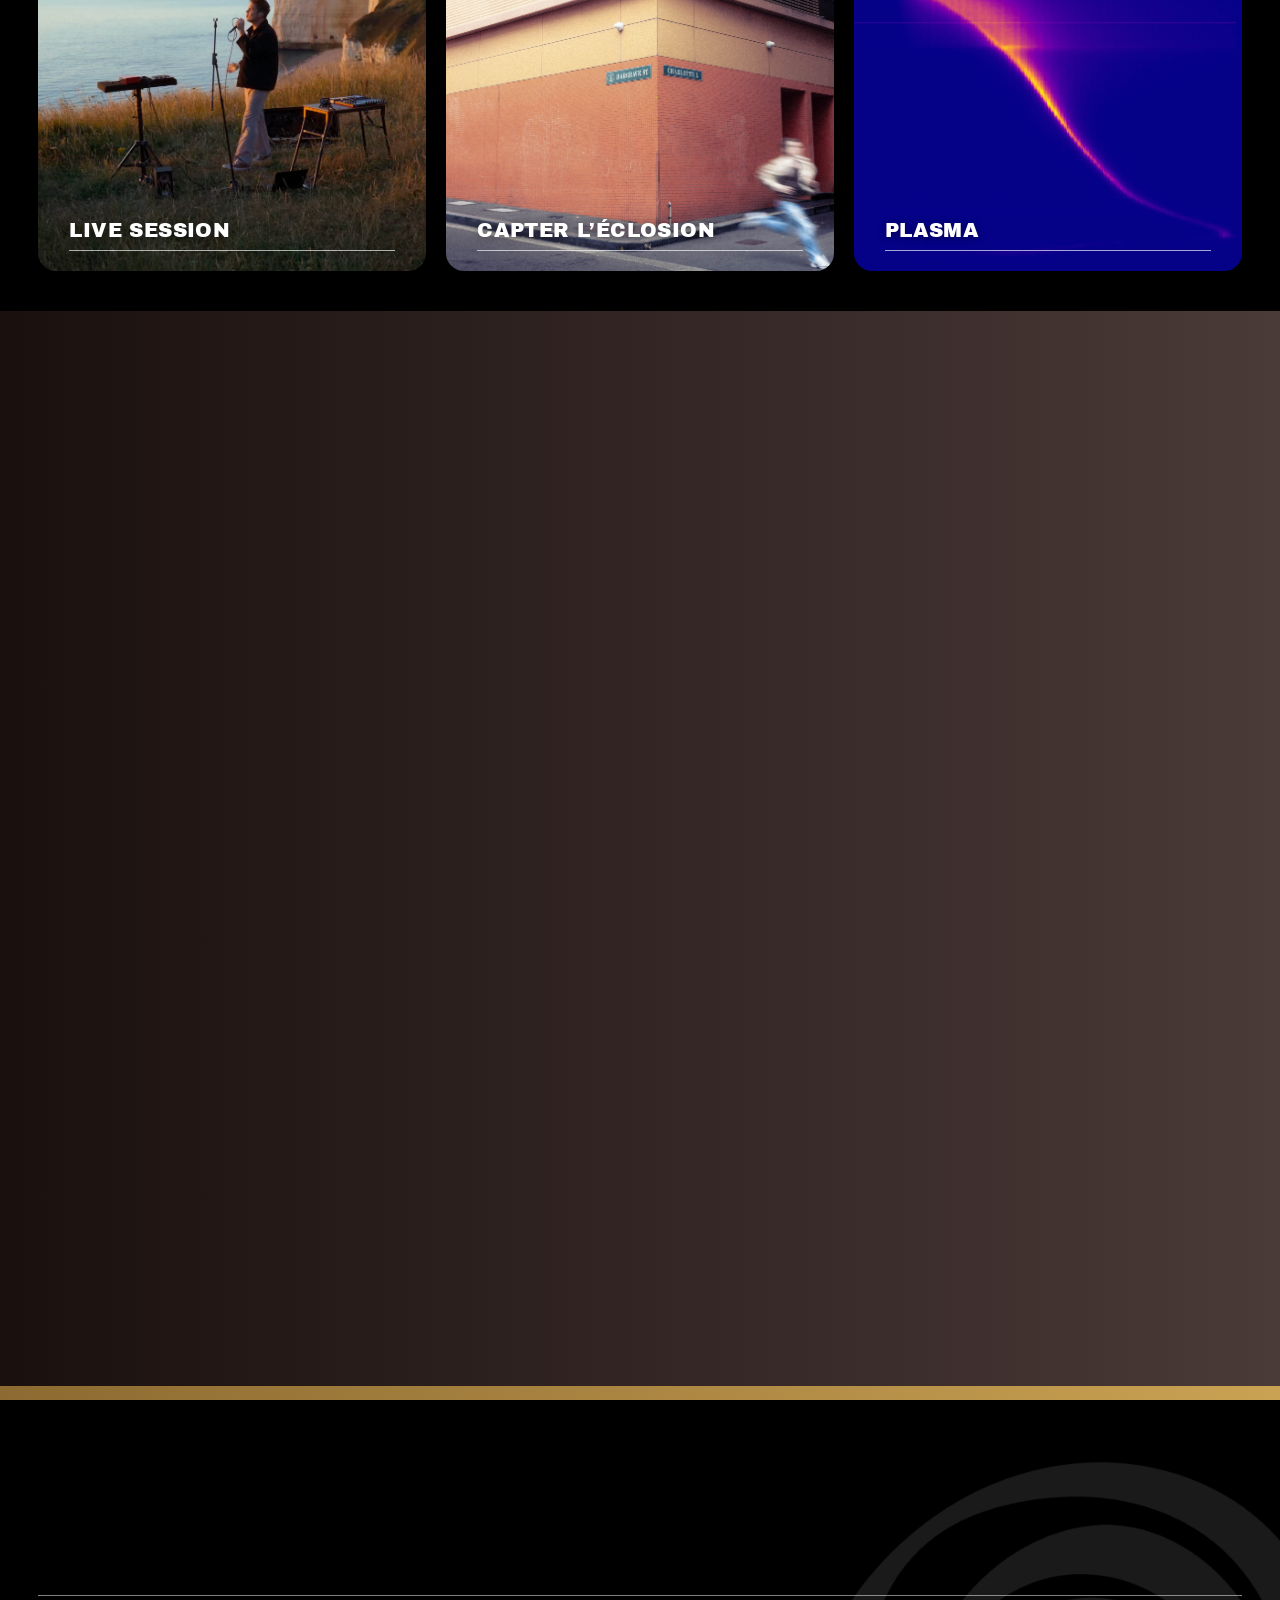
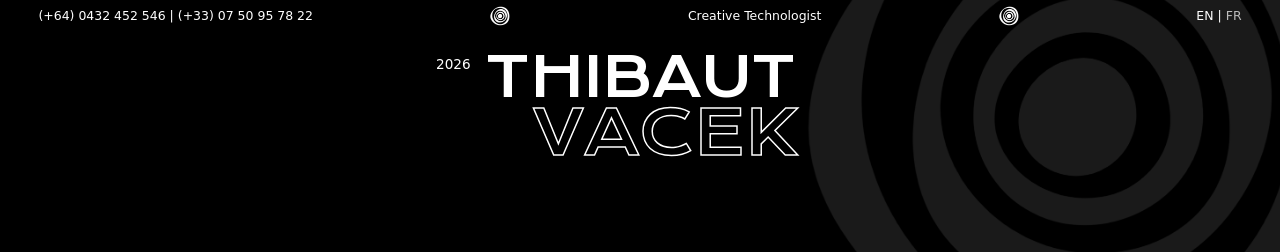
==== commit 13d0d9f4: "fine tuning of layout and items" ====
--- a/index.html
+++ b/index.html
@@ -20,14 +20,14 @@
 <section class="hero">
   <div class="hero-text">
     <h1 class="display"><span class="solid">THIBAUT</span><span class="outline">VACEK</span></h1>
-    <p class="tagline">Super short sentence<br>to catch the attention</p>
+    <p class="tagline">FROM IDEAS TO BEAUTY,<br>THROUGH ART & SCIENCE</p>
     <a class="btn btn-glow" href="projects.html">View projects</a>
   </div>
   <div class="hero-img"><img src="pictures/HOME/live_plage_back.png"></div>
 </section>
 <div class="ticker" aria-hidden="true"><ul class="ticker-track"><li><img class="spiral" src="pictures/LOGO_ref.png" alt=""><span>SIGNAL PROCESSING</span></li><li><img class="spiral" src="pictures/LOGO_ref.png" alt=""><span>RECORD &amp; MIX</span></li><li><img class="spiral" src="pictures/LOGO_ref.png" alt=""><span>LIVE SHOWS</span></li><li><img class="spiral" src="pictures/LOGO_ref.png" alt=""><span>PROJECT MANAGEMENT</span></li><li><img class="spiral" src="pictures/LOGO_ref.png" alt=""><span>SIGNAL PROCESSING</span></li><li><img class="spiral" src="pictures/LOGO_ref.png" alt=""><span>RECORD &amp; MIX</span></li><li><img class="spiral" src="pictures/LOGO_ref.png" alt=""><span>LIVE SHOWS</span></li><li><img class="spiral" src="pictures/LOGO_ref.png" alt=""><span>PROJECT MANAGEMENT</span></li><li><img class="spiral" src="pictures/LOGO_ref.png" alt=""><span>SIGNAL PROCESSING</span></li><li><img class="spiral" src="pictures/LOGO_ref.png" alt=""><span>RECORD &amp; MIX</span></li><li><img class="spiral" src="pictures/LOGO_ref.png" alt=""><span>LIVE SHOWS</span></li><li><img class="spiral" src="pictures/LOGO_ref.png" alt=""><span>PROJECT MANAGEMENT</span></li><li><img class="spiral" src="pictures/LOGO_ref.png" alt=""><span>SIGNAL PROCESSING</span></li><li><img class="spiral" src="pictures/LOGO_ref.png" alt=""><span>RECORD &amp; MIX</span></li><li><img class="spiral" src="pictures/LOGO_ref.png" alt=""><span>LIVE SHOWS</span></li><li><img class="spiral" src="pictures/LOGO_ref.png" alt=""><span>PROJECT MANAGEMENT</span></li></ul></div>
 <section class="intro">
-  <p class="lead reveal">Creative technologist, je transforme les idées en expériences numériques à la croisée du design, du code et de l’innovation. Dire direct le bail science et création.</p>
+  <p class="lead reveal">Creative Technologist — I bring my scientific knowledge and engineering background together with my creative practice to develop technological solutions that serve the project and turn ideas into meaningful experiences.</p>
   <div class="kpis">
     <div class="kpi reveal"><span>KPI 1</span></div>
     <div class="kpi reveal" style="--d:120ms"><span>KPI 2</span></div>
@@ -36,13 +36,14 @@
 </section>
 <section class="selected">
   <p class="eyebrow reveal">Selected work</p>
-  <h2 class="h-xl reveal"><span class="blue">Projects</span> that speak for themselves.</h2>
+  <h2 class="h-xl reveal"><span class="blue_anim">Projects</span> that speak for themselves.</h2>
   <div class="cards-row"><a class="card reveal" href="project.html#live-session" style="--d:0ms"><img src="pictures/PROJECTS/Live_plage_mic.png"><span class="card-label">LIVE SESSION</span></a><a class="card reveal" href="project.html#capter-l-eclosion" style="--d:120ms"><img src="pictures/PROJECTS/capter_leclosion_cover.jpg"><span class="card-label">CAPTER L’ÉCLOSION</span></a><a class="card reveal" href="project.html#plasma" style="--d:240ms"><img src="pictures/PROJECTS/plasma.png"><span class="card-label">PLASMA</span></a></div>
 </section>
 <section class="expertise">
   <p class="eyebrow reveal">EXPERTISE</p>
   <h2 class="h-xl reveal">Ways <span class="grey">I can help.</span></h2>
-  <ul class="expertise-list"><li class="reveal" style="--d:0ms"><span class="num">01</span><h3>Signal Processing</h3><p>Filtres, analyse spectrale et traitement temps réel pour le son et la recherche.</p></li><li class="reveal" style="--d:100ms"><span class="num">02</span><h3>Project Management &amp; Strategy</h3><p>Cadrer, planifier et livrer des projets complexes de l’idée à l’exploitation.</p></li><li class="reveal" style="--d:200ms"><span class="num">03</span><h3>Sound Production</h3><p>Enregistrement, mixage et direction artistique pour la scène et le disque.</p></li><li class="reveal" style="--d:300ms"><span class="num">04</span><h3>Installations</h3><p>Dispositifs interactifs mêlant capteurs, code et son spatialisé.</p></li></ul>
+  <ul class="expertise-list"><li class="reveal" style="--d:0ms"><span class="num">01</span><h3>Signal Processing</h3><p>Filters, spectral analysis, and real-time processing for sound and research.</p></li><li class="reveal" style="--d:100ms"><span class="num">02</span><h3>Project Management &amp; Strategy</h3><p>Scoping, planning and delivering complex projects from concept to operations.</p></li><li class="reveal" style="--d:200ms"><span class="num">03</span><h3>Sound Production</h3><p>Recording, mixing, and artistic direction for live performances and studio releases.</p></li><li class="reveal" style="--d:300ms"><span class="num">04</span><h3>Creative Technology</h3>
+<p>Combining deep knowledge of physics and digital audio with a high-level understanding of project development to design and build innovative technological experiences.</p></li></ul>
 </section>
 <section class="contact-band">
   <p class="eyebrow reveal">CONTACT</p>
--- a/style.css
+++ b/style.css
@@ -38,10 +38,11 @@
   --ink:#140c0a;
   --brown-1:#170d0a;
   --brown-2:#4a3a38;
-  --cream:#f1dfbd;
+  --cream:#f3ebde;
   --cream-ink:#2a1a10;
   --brown-title:#7a4a1f;
   --gold:#f2b94f;
+  --gold_brown:#BD8518;
   --gold-soft:#e6c07b;
   --gold-line:#a8844a;
   --tan:#c9a06b;
@@ -105,7 +106,37 @@
 .h-xl{font-size:clamp(2rem,5.4vw,4.2rem);line-height:1.08;font-weight:700;letter-spacing:-.02em}
 .h-lg{font-size:clamp(1.7rem,3.4vw,2.6rem);font-weight:700}
 .h-md{font-size:clamp(1.5rem,2.6vw,2rem);font-weight:700}
-.blue{color:var(--blue)}.gold{color:var(--gold)}.grey{color:var(--grey)}.tan{color:var(--tan)}
+.blue{
+  background:linear-gradient(90deg,#4da3ff 0%,#fff 100%);
+  -webkit-background-clip:text;
+  background-clip:text;
+  color:transparent;
+  -webkit-text-fill-color:transparent;
+  display:inline-block;
+}
+.orange{
+  background:linear-gradient(90deg,#bb7018 0%,#fff 100%);
+  -webkit-background-clip:text;
+  background-clip:text;
+  color:transparent;
+  -webkit-text-fill-color:transparent;
+  display:inline-block;
+}
+.blue_anim{
+  background:linear-gradient(90deg,#4da3ff,#fff,#4da3ff);
+  background-size:200% 100%;
+  -webkit-background-clip:text;
+  background-clip:text;
+  color:transparent;
+  -webkit-text-fill-color:transparent;
+  display:inline-block;
+  animation:shine 6s linear infinite;
+}
+@keyframes shine{
+  to{background-position:-200% 0}
+}
+.gold{color:var(--gold)}.grey{color:var(--grey)}.tan{color:var(--tan)}
+.gold_brown{color:var(--gold_brown)}.grey{color:var(--grey)}.tan{color:var(--tan)}
 .display-wide{font-family:var(--font-wide);font-weight:400;font-size:clamp(2.4rem,9vw,7rem);letter-spacing:.02em;line-height:1}
 .display{font-family:var(--font-wide);font-weight:400;line-height:.95;display:flex;flex-direction:column}
 .display .solid{font-size:clamp(2.2rem,6vw,4.8rem);letter-spacing:.03em}
@@ -140,16 +171,18 @@
 .card.wide{aspect-ratio:21/9}
 
 /* ---------- HOME ---------- */
-.hero{position:relative;min-height:100svh;display:grid;grid-template-columns:minmax(0,1fr) minmax(0,1.15fr);align-items:center;gap:20px;padding:96px 0 60px var(--pad);overflow:hidden;
+.hero{position:relative;min-height:80svh;display:grid;grid-template-columns:minmax(0,1fr) minmax(0,1.15fr);align-items:center;gap:20px;padding:96px 0 60px var(--pad);overflow:hidden;
   background-image:radial-gradient(ellipse at 20% 30%,rgba(255,255,255,.07),transparent 55%)}
 .hero-text{display:flex;flex-direction:column;align-items:center;gap:22px;animation:fadeUp 1.1s var(--ease) both}
 .hero-text .display{align-items:flex-start}
 .tagline{font-size:clamp(1.1rem,2.2vw,1.6rem);text-align:center;line-height:1.2}
-.hero-img{overflow:hidden;border-radius:6px 0 0 6px;animation:slideIn 1.3s var(--ease) .2s both}
-.hero-img img{width:100%;aspect-ratio:4/3.1;object-fit:cover;animation:kenburns 18s ease-in-out infinite alternate}
+.hero-img{overflow:hidden;border-radius:0px 0 0 0px;animation:slideIn 1.3s var(--ease) .2s both;background:#111;}
+.hero-img img{display:block; width:100%;aspect-ratio:4/3.1;object-fit:cover;animation:kenburns 18s ease-in-out infinite alternate}
 @keyframes fadeUp{from{opacity:0;transform:translateY(40px)}to{opacity:1;transform:none}}
-@keyframes slideIn{from{opacity:0;transform:translateX(80px)}to{opacity:1;transform:none}}
-@keyframes kenburns{to{transform:scale(1.08) translate(-1.5%,1%)}}
+@keyframes slideIn{from{opacity:0;transform:translateX(40px)}to{opacity:1;transform:none}}
+@keyframes kenburns{from{transform:scale(1.08) translate(0,0)}
+  to{transform:scale(1.16) translate(-1.5%,1%)}
+}
 .intro{padding:56px var(--pad) 70px}
 .lead{font-size:clamp(1.15rem,2.4vw,1.8rem);line-height:1.3;max-width:900px;margin-bottom:60px}
 .kpis{display:grid;grid-template-columns:repeat(3,1fr);gap:22px}
@@ -167,8 +200,8 @@
 .expertise-list .num{font-size:.75rem}
 .expertise-list h3{font-size:clamp(1.3rem,2.6vw,2rem);font-weight:500}
 .expertise-list p{font-size:.78rem;opacity:.9;text-align:right}
-.contact-band{padding:50px var(--pad) 70px 12vw;background:linear-gradient(90deg,#1a100d,#4a3a38)}
-.contact-band .eyebrow{margin-left:-11vw;margin-bottom:26px}
+.contact-band{padding:50px var(--pad) 70px;background:linear-gradient(90deg,#1a100d,#4a3a38)}
+.contact-band .eyebrow{margin-left:0vw;margin-bottom:26px}
 .gold-stripe{height:14px;background:linear-gradient(90deg,#8c6a31,#caa253 50%,#8c6a31);background-size:200% 100%;animation:shine 6s linear infinite}
 @keyframes shine{to{background-position:-200% 0}}
 
@@ -223,7 +256,7 @@
 .carousel figure img{height:100%;width:auto;object-fit:cover}
 .carousel figcaption{position:absolute;top:14px;left:12%;right:0;font-family:var(--font-black);font-size:.95rem;border-bottom:1px solid rgba(255,255,255,.6);padding-bottom:4px}
 @keyframes drift{to{transform:translateX(-50%)}}
-.listen{position:relative;height:clamp(200px,34vw,300px);margin:20px auto 0;width:min(560px,92%);font-family:var(--font-black);font-size:clamp(1.6rem,4.4vw,2.2rem)}
+.listen{position:relative; height:clamp(130px,22vw,180px);margin:20px auto 0;width:min(560px,92%);font-family:var(--font-black);font-size:clamp(1.6rem,4.4vw,2.2rem)}
 .listen a{position:absolute;transition:letter-spacing .4s var(--ease),color .3s}
 .listen a:hover{letter-spacing:.14em;color:var(--gold)}
 .listen-a{left:0;top:8px}.listen-b{right:0;bottom:0}
@@ -265,11 +298,11 @@
 .about-text{padding:110px var(--pad) 40px 0;text-align:right}
 .about-text h1{font-size:clamp(2rem,5vw,3.6rem);color:var(--tan);font-weight:700;line-height:1.05}
 .about-lead{font-size:clamp(1.15rem,2.6vw,1.9rem);line-height:1.15;margin:20px 0 28px;color:var(--cream)}
-.facts{text-align:left;margin-top:44px;width:min(100%,500px);margin-left:auto}
+.facts{text-align:left;margin-top:150px;width:min(100%,500px);margin-left:0}
 .facts div{border-top:1px solid rgba(255,255,255,.6);padding:12px 0 26px}
 .facts dt{font-size:.95rem}
 .facts dd{font-size:clamp(1.1rem,2vw,1.4rem);font-weight:700}
-.bio{padding:30px var(--pad) 60px}
+.bio{padding:0px var(--pad) 60px}
 .bio .eyebrow{max-width:none;border-color:rgba(255,255,255,.3)}
 .bio-grid{display:grid;grid-template-columns:1fr 1.15fr;gap:30px;align-items:start;margin-top:10px}
 .bio-grid h2{font-size:clamp(1.6rem,3.4vw,2.4rem);font-weight:500;color:var(--cream);line-height:1.2}
@@ -433,20 +466,26 @@
 body::before{
   content:"";
   position:fixed;
-  inset:0;
+  inset:calc(var(--bg-bleed, 0%) * -1);
   z-index:-1;
-  background-size:cover;
-  background-position:center;
+  pointer-events:none;
+  background-image:var(--bg-image, none);
   background-repeat:no-repeat;
-  pointer-events:none;
-}
-
-body::before{animation:bgdrift 40s ease-in-out infinite alternate}
-@keyframes bgdrift{from{transform:scale(1)}to{transform:scale(1.08) translate(-1%,1%)}}
-
-/* Une image par page, avec un voile sombre pour garder le texte lisible */
-.page-home::before    {background-image:linear-gradient(rgba(15,8,6,.45),rgba(15,8,6,.75)), url("Backgrounds/bckgnd_home.png")}
-.page-music::before   {background-image:linear-gradient(rgba(15,8,6,.5),rgba(15,8,6,.8)),  url("Backgrounds/bckgnd_music.png")}
-.page-about::before   {background-image:linear-gradient(rgba(15,8,6,.5),rgba(15,8,6,.8)),  url("Backgrounds/bckgnd_about.png")}
-.page-project::before {background-image:linear-gradient(rgba(15,8,6,.5),rgba(15,8,6,.8)),  url("Backgrounds/bckgnd_project.png")}
-.page-projects::before{background-image:linear-gradient(rgba(241,223,189,.35),rgba(241,223,189,.6)), url("Backgrounds/bckgnd_projects.png")}+  background-size:var(--bg-size, cover);
+  background-position:var(--bg-x, 50%) var(--bg-y, 50%);
+  opacity:var(--bg-opacity, .1);
+  transform:rotate(var(--bg-rot, 0deg));
+  transform-origin:var(--bg-origin, 50% 50%);
+  animation:bgdrift 40s ease-in-out infinite alternate;
+}
+@keyframes bgdrift{
+  from{transform:rotate(var(--bg-rot, 0deg)) scale(1)}
+  to{transform:rotate(var(--bg-rot, 0deg)) scale(1.08) translate(-1%, 1%)}
+}
+
+
+.page-home{--bg-image:url("Backgrounds/bckgnd_home.png")}
+.page-music{--bg-image:url("Backgrounds/bckgnd_music.png")}
+.page-about{--bg-image:url("Backgrounds/bckgnd_about.png")}
+.page-project{--bg-image:url("Backgrounds/bckgnd_projects.png")}
+.page-projects{--bg-image:url("Backgrounds/bckgnd_projects.png")}
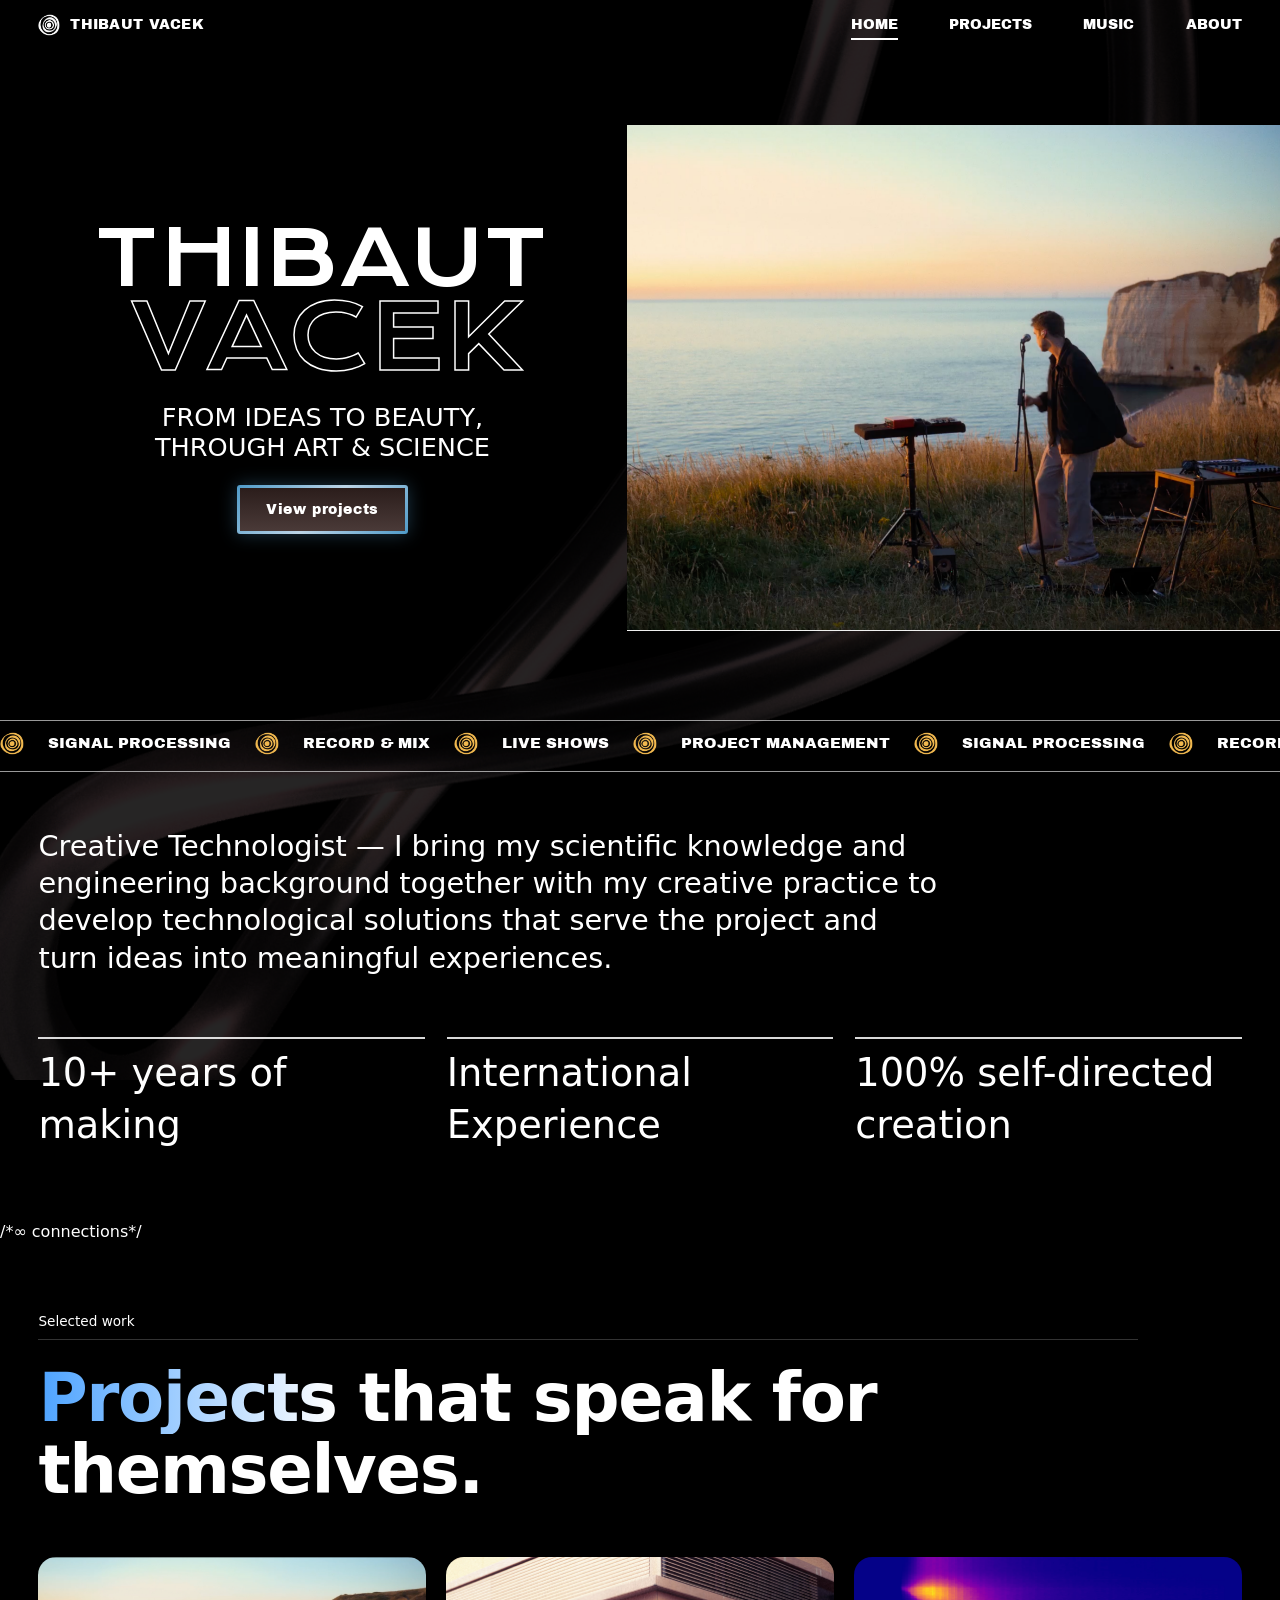
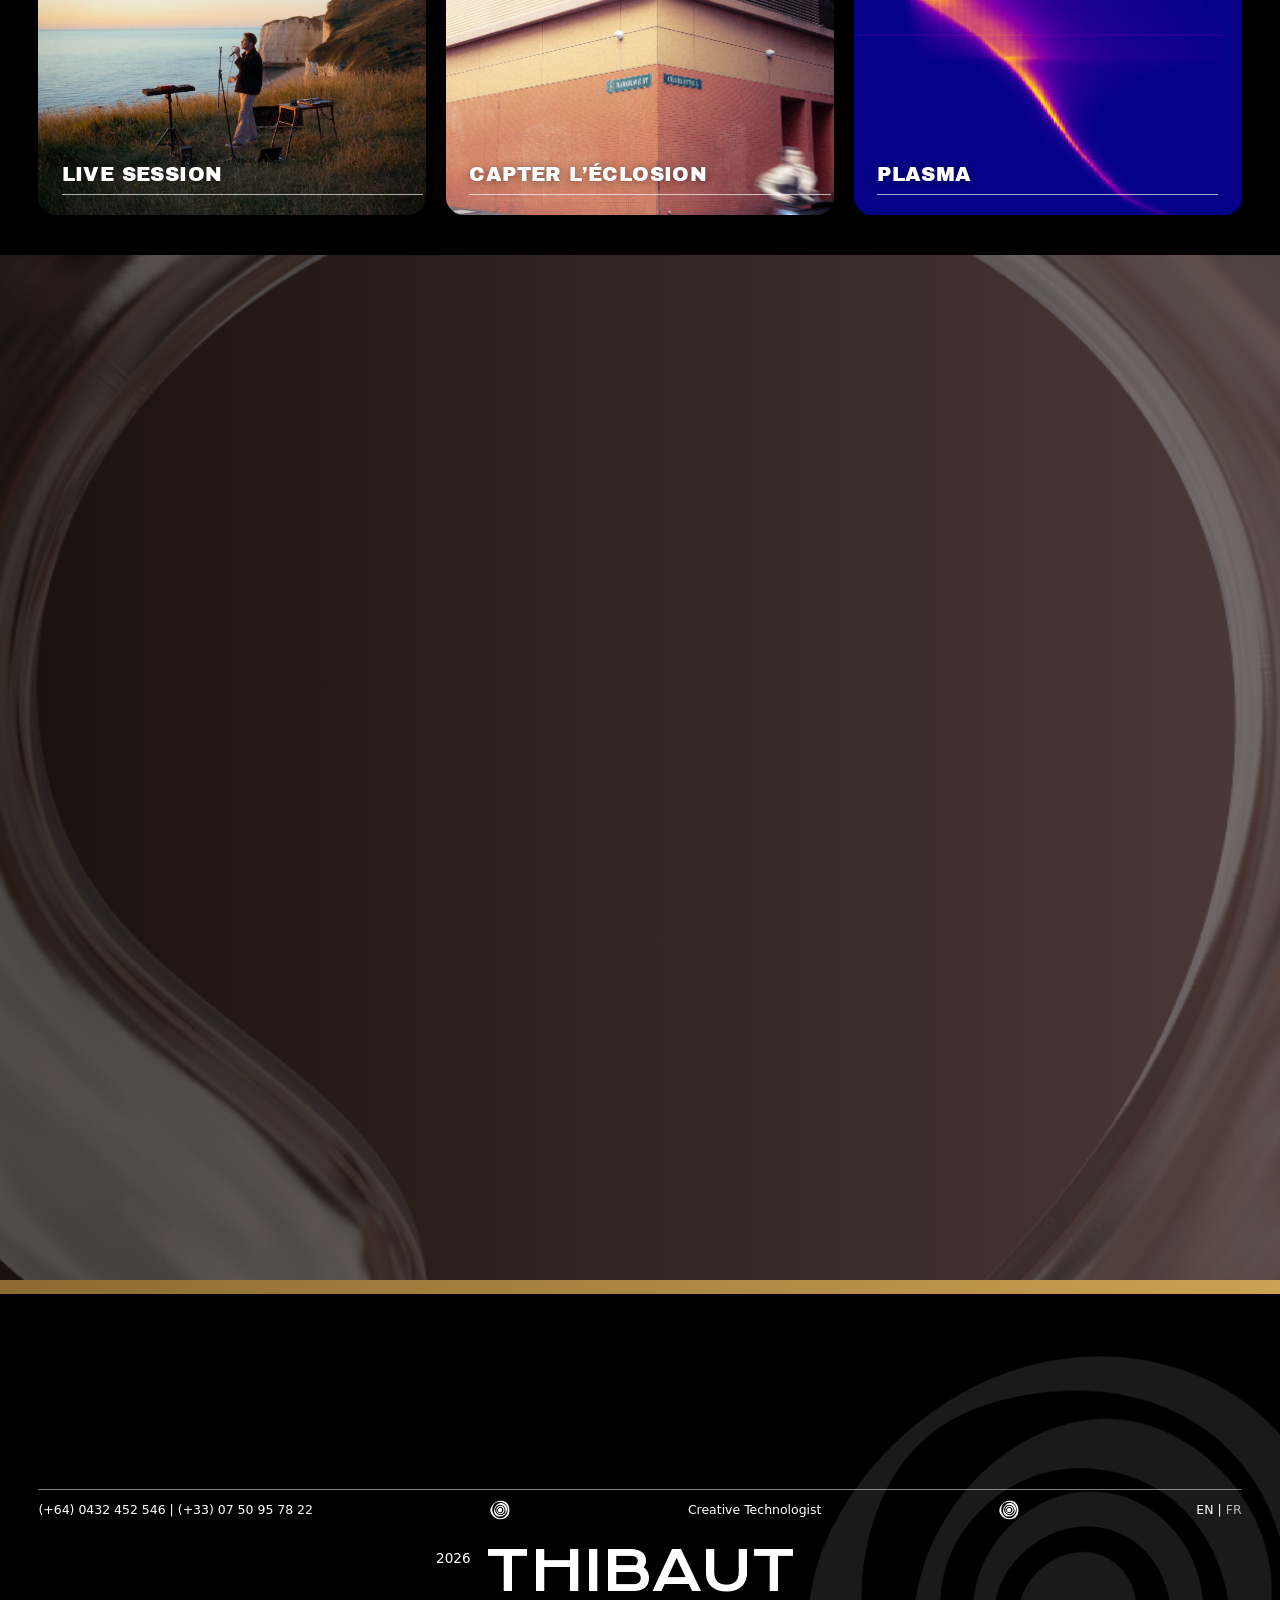
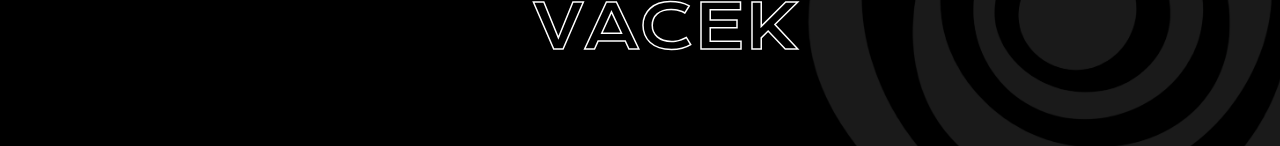
==== commit 718fa7e0: "last steps before external review v0" ====
--- a/index.html
+++ b/index.html
@@ -29,26 +29,29 @@
 <section class="intro">
   <p class="lead reveal">Creative Technologist — I bring my scientific knowledge and engineering background together with my creative practice to develop technological solutions that serve the project and turn ideas into meaningful experiences.</p>
   <div class="kpis">
-    <div class="kpi reveal"><span>KPI 1</span></div>
-    <div class="kpi reveal" style="--d:120ms"><span>KPI 2</span></div>
-    <div class="kpi reveal" style="--d:240ms"><span>KPI 3</span></div>
+    <div class="kpi reveal"><span>10+ years of making</span></div>
+    <div class="kpi reveal" style="--d:120ms"><span>International Experience</span></div>
+    <div class="kpi reveal" style="--d:240ms"><span>100% self-directed creation</span></div>
   </div>
 </section>
+/*∞ connections*/
 <section class="selected">
   <p class="eyebrow reveal">Selected work</p>
   <h2 class="h-xl reveal"><span class="blue_anim">Projects</span> that speak for themselves.</h2>
-  <div class="cards-row"><a class="card reveal" href="project.html#live-session" style="--d:0ms"><img src="pictures/PROJECTS/Live_plage_mic.png"><span class="card-label">LIVE SESSION</span></a><a class="card reveal" href="project.html#capter-l-eclosion" style="--d:120ms"><img src="pictures/PROJECTS/capter_leclosion_cover.jpg"><span class="card-label">CAPTER L’ÉCLOSION</span></a><a class="card reveal" href="project.html#plasma" style="--d:240ms"><img src="pictures/PROJECTS/plasma.png"><span class="card-label">PLASMA</span></a></div>
+  <div class="cards-row"><a class="card label-bottom reveal" href="project.html#live-session" style="--d:0ms"><img src="pictures/PROJECTS/Live_plage_mic.png"><span class="card-label label-bottom">LIVE SESSION</span></a><a class="card label-bottom reveal" href="project.html#capter-l-eclosion" style="--d:120ms"><img src="pictures/PROJECTS/capter_leclosion_cover.jpg"><span class="card-label">CAPTER L’ÉCLOSION</span></a><a class="card reveal" href="project.html#plasma" style="--d:240ms"><img src="pictures/PROJECTS/plasma.png"><span class="card-label">PLASMA</span></a></div>
 </section>
-<section class="expertise">
-  <p class="eyebrow reveal">EXPERTISE</p>
-  <h2 class="h-xl reveal">Ways <span class="grey">I can help.</span></h2>
-  <ul class="expertise-list"><li class="reveal" style="--d:0ms"><span class="num">01</span><h3>Signal Processing</h3><p>Filters, spectral analysis, and real-time processing for sound and research.</p></li><li class="reveal" style="--d:100ms"><span class="num">02</span><h3>Project Management &amp; Strategy</h3><p>Scoping, planning and delivering complex projects from concept to operations.</p></li><li class="reveal" style="--d:200ms"><span class="num">03</span><h3>Sound Production</h3><p>Recording, mixing, and artistic direction for live performances and studio releases.</p></li><li class="reveal" style="--d:300ms"><span class="num">04</span><h3>Creative Technology</h3>
-<p>Combining deep knowledge of physics and digital audio with a high-level understanding of project development to design and build innovative technological experiences.</p></li></ul>
-</section>
-<section class="contact-band">
-  <p class="eyebrow reveal">CONTACT</p>
-  <h2 class="h-xl reveal">Let’s make<br>something people<br><span class="gold">remember.</span></h2>
-</section>
+<div class="expertise-contact">
+  <section class="expertise">
+    <p class="eyebrow reveal">EXPERTISE</p>
+    <h2 class="h-xl reveal">Ways <span class="grey">I can help.</span></h2>
+    <ul class="expertise-list"><li class="reveal" style="--d:0ms"><span class="num">01</span><h3>Signal Processing</h3><p>Filters, spectral analysis, and real-time processing for sound and research.</p></li><li class="reveal" style="--d:100ms"><span class="num">02</span><h3>Project Management &amp; Strategy</h3><p>Scoping, planning and delivering complex projects from concept to operations.</p></li><li class="reveal" style="--d:200ms"><span class="num">03</span><h3>Sound Production</h3><p>Recording, mixing, and artistic direction for live performances and studio releases.</p></li><li class="reveal" style="--d:300ms"><span class="num">04</span><h3>Creative Technology</h3>
+  <p>Combining deep knowledge of physics and digital audio with a high-level understanding of project development to design and build innovative technological experiences.</p></li></ul>
+  </section>
+  <section class="contact-band">
+    <p class="eyebrow reveal">CONTACT</p>
+    <h2 class="h-xl reveal">Let’s make<br>something people<br><span class="gold">remember.</span></h2>
+  </section>
+</div>
 <div class="gold-stripe"></div>
 </main>
 <footer class="site-footer">
--- a/style.css
+++ b/style.css
@@ -99,6 +99,9 @@
   box-shadow:0 0 18px rgba(79,155,201,.35)}
 .btn-glow:hover{transform:translateY(-3px) scale(1.04);box-shadow:0 0 30px rgba(79,155,201,.7)}
 .btn-pill{padding:12px 34px;border-radius:40px;background:#000;color:#fff;border:2px solid var(--blue);box-shadow:0 0 16px rgba(79,155,201,.45)}
+.btn-pill2{padding:12px 34px;border-radius:40px;background:#000;color:#fff;border:2px solid var(--blue);box-shadow:0 0 16px rgba(79,155,201,.45)}
+.btn-pill2:hover{transform:translateY(-3px) scale(1.04);box-shadow:0 0 30px rgba(79,155,201,.7)}
+
 .btn-pill:hover{transform:scale(1.06);box-shadow:0 0 28px rgba(79,155,201,.8)}
 
 /* ---------- Typo utilitaires ---------- */
@@ -114,6 +117,15 @@
   -webkit-text-fill-color:transparent;
   display:inline-block;
 }
+
+.orange_degrade{
+  background:linear-gradient(90deg,#BB7018 0%,#fff 100%);
+  -webkit-background-clip:text;
+  background-clip:text;
+  color:transparent;
+  -webkit-text-fill-color:transparent;
+  display:inline-block;
+}
 .orange{
   background:linear-gradient(90deg,#bb7018 0%,#fff 100%);
   -webkit-background-clip:text;
@@ -147,22 +159,45 @@
 .reveal.in{opacity:1;transform:none}
 
 /* ---------- Ticker ---------- */
-.ticker{overflow:hidden;border-block:1px solid rgba(255,255,255,.6);background:rgba(0,0,0,.25);padding:10px 0;font-family:var(--font-black);font-size:.95rem;white-space:nowrap}
+.ticker{overflow:hidden;border-block:1px solid rgba(255,255,255,.6);background:rgba(0,0,0,.25);padding:10px 0;font-family:var(--font-black);font-size:.95rem;white-space:nowrap;--tk-gap:24px;--tk-color:#f2b94f}
+.ticker .spiral{
+  display:block;width:24px;height:24px;flex:none;
+  background:var(--tk-color);
+  -webkit-mask:url("pictures/LOGO_ref.png") center/contain no-repeat;
+          mask:url("pictures/LOGO_ref.png") center/contain no-repeat;
+  filter:none;
+}
 .page-projects .ticker{border-color:var(--cream-ink);color:var(--cream-ink);background:rgba(241,223,189,.6)}
-.ticker-track{display:inline-flex;gap:34px;animation:marquee 28s linear infinite;will-change:transform}
-.ticker.reverse .ticker-track{animation-direction:reverse;animation-duration:34s}
-.ticker li{display:flex;align-items:center;gap:14px}
-.ticker .spiral{width:24px;height:24px;filter:sepia(1) saturate(3) hue-rotate(-12deg) brightness(1.1)}
+.ticker-track{display:inline-flex;animation:marquee 28s linear infinite;will-change:transform}.ticker.reverse .ticker-track{animation-direction:reverse;animation-duration:34s}
+.ticker{--tk-gap:24px}
+.ticker li{display:flex;align-items:center;gap:var(--tk-gap);flex:none;padding-right:var(--tk-gap)}
 .ticker:hover .ticker-track{animation-play-state:paused}
 @keyframes marquee{to{transform:translateX(-50%)}}
 
 /* ---------- Cartes images ---------- */
-.card{position:relative;display:block;overflow:hidden;border-radius:var(--radius);aspect-ratio:1/1;background:#222}
+.card{--label-pad:clamp(16px,6%,36px)}
+.card{position:relative;display:block;overflow:hidden;border-radius:var(--radius);aspect-ratio:3/2;background:#222}
 .card img{width:100%;height:100%;object-fit:cover;transition:transform 1.1s var(--ease),filter .6s}
 .card:hover img{transform:scale(1.08)}
-.card-label{position:absolute;left:0;right:0;padding:0 8% 6px;font-family:var(--font-black);font-size:clamp(.85rem,1.7vw,1.25rem);letter-spacing:.02em;color:var(--white);text-shadow:0 1px 8px rgba(0,0,0,.45);transition:transform .5s var(--ease)}
-.card-label::after{content:"";display:block;height:1px;background:rgba(255,255,255,.65);margin-top:6px;transform-origin:left;transition:transform .6s var(--ease)}
+/* Carte à image ancrée en bas, avec zoom réglable (--zoom) */
+.card.anchor-bottom img{
+  object-position:50% 100%;                 /* le bas de la photo reste au bas du cadre */
+  transform-origin:var(--ox,50%) 100%;      /* le zoom part du bas */
+  transform:scale(var(--zoom,1));
+}
+.card.anchor-bottom:hover img{transform:scale(calc(var(--zoom,1) * 1.08))}
+.card-label{position:absolute;left:0;right:0;padding:0 var(--label-pad) 6px;font-family:var(--font-black);font-size:clamp(.85rem,1.7vw,1.25rem);letter-spacing:.02em;color:var(--white);text-shadow:0 1px 8px rgba(0,0,0,.45);transition:transform .5s var(--ease)}
+.card-label::after{content:"";display:block;height:1px;background:rgba(255,255,255,.65);margin-top:6px;transition:transform .6s var(--ease)}
 .card:hover .card-label::after{transform:scaleX(1.0);background:var(--white)}
+
+/* Titre aligné à gauche : la ligne part du texte et touche le bord DROIT */
+.label-top .card-label::after,
+.label-bottom .card-label::after{margin-right:calc(var(--label-pad) * -1);transform-origin:left}
+
+/* Titre aligné à droite : la ligne touche le bord GAUCHE */
+.label-top-right .card-label::after,
+.label-bottom-right .card-label::after{margin-left:calc(var(--label-pad) * -1);transform-origin:right}
+
 .label-top .card-label{top:16px}.label-bottom .card-label{bottom:14px}
 .label-bottom .card-label,.label-top .card-label{text-align:left}
 .label-top-right .card-label{top:16px;text-align:right}.label-bottom-right .card-label{bottom:14px;text-align:right}
@@ -191,7 +226,28 @@
 .selected .eyebrow{border-color:rgba(255,255,255,.2)}
 .cards-row{display:grid;grid-template-columns:repeat(3,1fr);gap:20px;margin-top:50px}
 .cards-row .card-label{bottom:14px}
-.expertise{padding:80px var(--pad) 90px;background:linear-gradient(90deg,#1a100d,#4a3a38)}
+.expertise{
+  padding:80px var(--pad) 90px;
+  position:relative;
+  isolation:isolate;                 /* garde la photo entre le fond et le contenu */
+
+  --ex-opacity:.25;                  /* transparence de la photo : 0 = invisible, 1 = pleine */
+  --ex-size:cover;                   /* taille : cover, 130%, auto 90%... */
+  --ex-x:50%;                        /* position horizontale */
+  --ex-y:50%;                        /* position verticale */
+}
+.expertise::before{
+  content:"";
+  position:absolute;
+  inset:0;
+  z-index:-1;
+  pointer-events:none;
+  background-image:var(--ex-image);
+  background-repeat:no-repeat;
+  background-size:var(--ex-size);
+  background-position:var(--ex-x) var(--ex-y);
+  opacity:var(--ex-opacity);
+}
 .expertise .eyebrow{border-color:rgba(255,255,255,.35)}
 .expertise-list{margin-top:30px}
 .expertise-list li{display:grid;grid-template-columns:50px 1fr minmax(120px,260px);align-items:center;gap:14px;padding:16px 8px;border-top:1px solid var(--gold-line);transition:background .4s,padding-left .4s var(--ease)}
@@ -200,14 +256,37 @@
 .expertise-list .num{font-size:.75rem}
 .expertise-list h3{font-size:clamp(1.3rem,2.6vw,2rem);font-weight:500}
 .expertise-list p{font-size:.78rem;opacity:.9;text-align:right}
-.contact-band{padding:50px var(--pad) 70px;background:linear-gradient(90deg,#1a100d,#4a3a38)}
+.contact-band{padding:0px var(--pad) 70px;}
 .contact-band .eyebrow{margin-left:0vw;margin-bottom:26px}
 .gold-stripe{height:14px;background:linear-gradient(90deg,#8c6a31,#caa253 50%,#8c6a31);background-size:200% 100%;animation:shine 6s linear infinite}
 @keyframes shine{to{background-position:-200% 0}}
 
+.expertise-contact{
+  position:relative;
+  isolation:isolate;                 /* garde la photo entre le fond et le contenu */
+  background:linear-gradient(90deg,#1a100d,#4a3a38);   /* la couleur derrière la photo */
+
+  --ec-image:url("Backgrounds/bcgd_bonus.png");
+  --ec-opacity:.25;                  /* transparence de la photo : 0 = invisible, 1 = pleine */
+  --ec-size:200%;                   /* taille : cover, 130%, auto 90%... */
+  --ec-x:50%;                        /* position horizontale */
+  --ec-y:50%;                        /* position verticale */
+}
+.expertise-contact::before{
+  content:"";
+  position:absolute;
+  inset:0;
+  z-index:-1;
+  pointer-events:none;
+  background-image:var(--ec-image);
+  background-repeat:no-repeat;
+  background-size:var(--ec-size);
+  background-position:var(--ec-x) var(--ec-y);
+  opacity:var(--ec-opacity);
+}
+.expertise,.contact-band{background:none}
 /* ---------- Footer ---------- */
-.site-footer{position:relative;background:#000;padding:40px var(--pad) 90px;overflow:hidden;text-align:center}
-.footer-cta{display:flex;flex-direction:column;align-items:center;gap:14px;margin-bottom:64px}
+.site-footer{position:relative;background:#000;color:var(--white);padding:40px var(--pad) 90px;overflow:hidden;text-align:center}.footer-cta{display:flex;flex-direction:column;align-items:center;gap:14px;margin-bottom:64px}
 .mail{font-size:clamp(1rem,2vw,1.3rem)}
 .mail:hover{color:var(--gold)}
 .footer-row{display:flex;align-items:center;justify-content:space-between;gap:14px;border-top:1px solid rgba(255,255,255,.5);padding-top:10px;font-size:.78rem;position:relative;z-index:1}
@@ -224,7 +303,7 @@
 .page-projects{background:radial-gradient(circle at 70% 10%,#f6e8cb,#efd9b0 60%,#e8cf9f)}
 .page-head{padding:100px var(--pad) 30px}
 .page-head .display-wide{color:var(--brown-title);letter-spacing:.04em}
-.page-intro{max-width:620px;margin:14px 0 0 clamp(0px,14vw,200px);font-size:.95rem}
+.page-intro{max-width:700px;margin:14px 0 0 clamp(0px,14vw,200px);font-size:1.5rem}
 .projects-grid{display:grid;grid-template-columns:repeat(2,1fr);gap:14px;padding:30px var(--pad) 60px}
 .projects-grid .card.wide{grid-column:1/-1;width:72%;justify-self:center;margin-bottom:10px}
 .projects-grid .card:nth-child(odd):not(.wide){margin-top:0}
@@ -235,45 +314,56 @@
 /* ---------- MUSIC ---------- */
 .music-head{padding:100px var(--pad) 10px;display:flex;flex-direction:column;align-items:flex-end;text-align:right}
 .music-head .display-wide{margin-right:6vw}
-.music-intro{display:flex;align-items:center;gap:16px;max-width:620px;margin:16px 6vw 0 0;font-size:.82rem}
-.music-intro .spiral{width:42px;height:42px;animation:spin 14s linear infinite}
-.player{margin:50px auto 0;width:min(920px,88%)}
-.wave{display:flex;align-items:flex-end;gap:3px;height:96px;padding:8px 8px 6px;background:#111;border-radius:2px}
+.music-intro{display:flex;align-items:center;gap:16px;max-width:90%;margin:25px 6vw 0 0;font-size:1.6rem}
+.music-intro .spiral{width:100px;height:100px;animation:spin 8s linear infinite}
+.player{margin:60px auto 0;width:100% }
+.wave{display:flex;align-items:flex-end;gap:3px;height:30px;padding:8px 8px 6px;background:#111;border-radius:2px}
 .wave i{flex:1;background:#e3ddd0;border-radius:1px;transform-origin:bottom;height:var(--h);transition:height .25s}
 .wave i:nth-child(5n){background:#c98763}
 .player.playing .wave i{animation:eq .9s ease-in-out infinite alternate;animation-delay:calc(var(--i)*-60ms)}
 @keyframes eq{from{transform:scaleY(.35)}to{transform:scaleY(1.05)}}
-.player{position:relative}
-.play{width:46px;height:46px;border-radius:50%;border:3px solid #fff;background:#10202c;display:inline-grid;place-items:center;cursor:pointer;margin-top:12px;vertical-align:middle;transition:transform .3s,box-shadow .3s}
-.play:hover{transform:scale(1.12);box-shadow:0 0 22px rgba(79,155,201,.7)}
 .tri{display:inline-block;width:0;height:0;border-left:15px solid var(--blue);border-top:9px solid transparent;border-bottom:9px solid transparent;margin-left:4px}
-.player.playing .tri{border:0;width:14px;height:16px;margin:0;background:linear-gradient(90deg,var(--blue) 0 35%,transparent 35% 65%,var(--blue) 65%)}
-.player-title{font-family:var(--font-black);font-size:1.15rem;margin-left:16px;vertical-align:middle}
-.carousel{margin-top:50px;overflow:hidden}
+.carousel{margin-top:90px;overflow:hidden}
 .carousel-track{display:flex;gap:12px;width:max-content;animation:drift 50s linear infinite}
 .carousel:hover .carousel-track{animation-play-state:paused}
-.carousel figure{position:relative;height:clamp(200px,38vw,300px);flex:none}
+.carousel figure{position:relative;height:clamp(200px,50vw,500px);flex:none}
 .carousel figure img{height:100%;width:auto;object-fit:cover}
 .carousel figcaption{position:absolute;top:14px;left:12%;right:0;font-family:var(--font-black);font-size:.95rem;border-bottom:1px solid rgba(255,255,255,.6);padding-bottom:4px}
 @keyframes drift{to{transform:translateX(-50%)}}
-.listen{position:relative; height:clamp(130px,22vw,180px);margin:20px auto 0;width:min(560px,92%);font-family:var(--font-black);font-size:clamp(1.6rem,4.4vw,2.2rem)}
-.listen a{position:absolute;transition:letter-spacing .4s var(--ease),color .3s}
-.listen a:hover{letter-spacing:.14em;color:var(--gold)}
+.listen{position:relative; height:clamp(130px,22vw,180px);margin:80px auto 0;width:min(560px,92%);font-family:var(--font-black);font-size:clamp(1.6rem,4.4vw,2.2rem)}
+.listen a{position:absolute;transition:letter-spacing .4s var(--ease),color .3s;color:var(--gold)}
+.listen a:hover{letter-spacing:.14em;color:var(--white)}
 .listen-a{left:0;top:8px}.listen-b{right:0;bottom:0}
-.rings{position:absolute;left:30%;top:28%;width:clamp(60px,12vw,90px);animation:float 5s ease-in-out infinite}
+/*.rings{position:absolute;left:30%;top:28%;width:clamp(60px,12vw,90px);animation:float 5s ease-in-out infinite}*/
+.rings-link{left:30%;top:28%;width:clamp(60px,12vw,90px);display:block}
+.rings{display:block;width:100%;animation:float 5s ease-in-out infinite;transition:filter .4s}
+.rings-link:hover .rings{filter:brightness(1.3) drop-shadow(0 0 12px rgba(255,255,255,.6))}
 @keyframes float{50%{transform:translateY(-12px) rotate(8deg)}}
 .album{padding:20px var(--pad) 40px}
 .signalbo{font-family:var(--font-black);font-size:clamp(2.2rem,8vw,4.4rem);text-align:center;display:flex;justify-content:center;align-items:center;gap:2px;padding-bottom:12px;border-bottom:1px solid rgba(255,255,255,.4);margin-bottom:26px}
 .signalbo .o{width:.85em;height:.85em;animation:spin 12s linear infinite}
 .album-title{font-family:var(--font-black);font-size:clamp(1.4rem,3vw,2rem);margin-bottom:20px}
-.tracklist{max-width:900px}
-.tracklist li a{display:grid;grid-template-columns:50px 1fr 30px;align-items:center;padding:20px 0;border-top:1px solid var(--gold-line);font-family:var(--font-black);font-size:clamp(1rem,2.2vw,1.35rem);transition:padding-left .4s var(--ease),background .3s}
-.tracklist li:last-child a{border-bottom:1px solid var(--gold-line)}
+
+.tracklist{max-width:none}   /* toute la largeur de la page */
+.track-row{position:relative;display:grid;grid-template-columns:50px 1fr 30px;align-items:center;padding:20px 14px 20px 0;border-top:1px solid var(--gold-line);font-family:var(--font-black);font-size:clamp(1rem,2.2vw,1.35rem);cursor:pointer;user-select:none;touch-action:pan-y;transition:padding-left .4s var(--ease),background .3s}
+.track-row::before{content:"";position:absolute;inset:0 auto 0 0;width:var(--p,0%);background:rgba(255,255,255,.16);pointer-events:none}   /* la progression */
+.track-row > *{position:relative}
+.tracklist li:last-child .track-row{border-bottom:1px solid var(--gold-line)}
 .tracklist .num{font-family:var(--font-body);font-size:.75rem}
+.track-play{background:none;border:0;padding:0;width:30px;height:30px;display:grid;place-items:center;cursor:pointer;color:inherit}
 .tracklist .tri{border-left-width:14px;border-top-width:9px;border-bottom-width:9px;border-left-color:var(--blue-light);transition:transform .4s var(--ease)}
-.tracklist li a:hover{padding-left:14px;background:rgba(255,255,255,.05)}
-.tracklist li a:hover .tri{transform:translateX(8px)}
-.strip{display:flex;gap:16px;margin:40px calc(var(--pad)*-1) 0;padding:0 var(--pad);overflow-x:auto;scroll-snap-type:x mandatory;scrollbar-width:none}
+.track-row:hover{padding-left:14px;background:rgba(255,255,255,.05)}
+.track-row:hover .tri{transform:translateX(8px)}
+.track-row:focus-visible{outline:2px solid var(--blue);outline-offset:-2px}
+
+.track.playing .track-row{background:rgba(255,255,255,.05)}
+.track.playing .tri{border:0;width:14px;height:18px;margin:0;background:linear-gradient(90deg,var(--blue-light) 0 35%,transparent 35% 65%,var(--blue-light) 65%)}
+.track.playing .track-row:hover .tri{transform:none}
+.track.is-error .t::after{content:" · file not found";font-family:var(--font-body);font-size:.7rem;opacity:.7}
+
+.strip{display:flex;gap:16px;margin:40px calc(var(--pad)*-1) 0;padding:0 var(--pad);overflow-x:auto;scroll-snap-type:x mandatory;scrollbar-width:none; }
+.strip > :first-child{margin-left:auto}
+.strip > :last-child{margin-right:auto}
 .strip::-webkit-scrollbar{display:none}
 .strip img{height:clamp(220px,40vw,310px);width:auto;scroll-snap-align:start;transition:transform .6s var(--ease)}
 .strip img:hover{transform:scale(1.03)}
@@ -288,17 +378,17 @@
 .other-works{padding:40px var(--pad) 60px}
 .other-works .h-lg{padding-bottom:10px;border-top:1px solid rgba(255,255,255,.4);padding-top:22px;margin-bottom:22px}
 .other-grid{display:grid;grid-template-columns:repeat(2,1fr);gap:14px}
-.other-grid .card.wide{grid-column:1/-1;aspect-ratio:21/8}
+.other-grid .card.wide{grid-column:1/-1;aspect-ratio:21/5}
 
 /* ---------- ABOUT ---------- */
-.about-hero{display:grid;grid-template-columns:minmax(0,.45fr) minmax(0,.55fr);gap:30px;min-height:90svh;align-items:start}
-.about-photo{height:100%;min-height:520px;overflow:hidden;animation:slideInL 1.2s var(--ease) both}
-.about-photo img{width:100%;height:100%;object-fit:cover;max-height:80svh}
+.about-hero{display:grid;grid-template-columns:minmax(0,.45fr) minmax(0,.55fr);gap:30px;min-height:85svh;align-items:start}
+.about-photo{align-self:start;margin-top:0;height:100%;min-height:520px;overflow:hidden;animation:slideInL 1.2s var(--ease) both}
+.about-photo img{width:100%;height:100%;object-fit:cover;object-position:top center;max-height:80svh}
 @keyframes slideInL{from{opacity:0;transform:translateX(-70px)}to{opacity:1;transform:none}}
 .about-text{padding:110px var(--pad) 40px 0;text-align:right}
 .about-text h1{font-size:clamp(2rem,5vw,3.6rem);color:var(--tan);font-weight:700;line-height:1.05}
 .about-lead{font-size:clamp(1.15rem,2.6vw,1.9rem);line-height:1.15;margin:20px 0 28px;color:var(--cream)}
-.facts{text-align:left;margin-top:150px;width:min(100%,500px);margin-left:0}
+.facts{text-align:left;margin-top:60px;width:min(100%,500px);margin-left:0}
 .facts div{border-top:1px solid rgba(255,255,255,.6);padding:12px 0 26px}
 .facts dt{font-size:.95rem}
 .facts dd{font-size:clamp(1.1rem,2vw,1.4rem);font-weight:700}
@@ -310,19 +400,47 @@
 .page-about .ticker{margin:0}
 .page-about .ticker+.ticker{border-top:0}
 .timeline{padding:54px clamp(16px,4vw,50px) 40px}
-.timeline .eyebrow{max-width:none;border-color:rgba(255,255,255,.4)}
+.timeline .eyebrow{max-width:none;border-bottom:3px solid rgba(255,255,255,.4)}
 .job{padding:22px 10px 8px;border-top:1px solid var(--gold-line);margin-top:6px}
 .job-top{display:flex;justify-content:space-between;gap:20px;align-items:flex-start}
 .job h3{font-size:clamp(1.4rem,3vw,2.2rem);font-weight:500;line-height:1.1}
-.where{font-size:.82rem;margin-top:8px;max-width:520px}
+.where{font-size:.82rem;margin-top:8px}
+.job-top > div{flex:1;min-width:0}
 .sep{margin:0 10px}
 .job time{font-size:.85rem;white-space:nowrap;margin-top:2px}
 .chips{display:grid;grid-template-columns:repeat(3,1fr);gap:12px;margin:18px -10px 12px}
-.chips li{background:var(--chip-gold);color:var(--cream-ink);padding:14px 12px;text-align:center;font-size:.85rem;display:grid;place-items:center;min-height:56px;transition:transform .35s var(--ease),box-shadow .35s}
+.chips li{background:var(--chip-gold);color:var(--cream-ink);padding:4px 12px;text-align:center;font-size:.90rem;display:grid;place-items:center;min-height:26px;transition:transform .35s var(--ease),box-shadow .35s}
 .chips li:hover{transform:translateY(-4px);box-shadow:0 10px 18px rgba(0,0,0,.35)}
 .tools{font-size:.85rem;padding:2px 0 14px 4px}
-.studies{background:var(--cream);color:var(--cream-ink);position:relative;padding-bottom:60px;background-image:linear-gradient(rgba(241,223,189,.85),rgba(241,223,189,.85)),url("pictures/polytechnique-crest.jpg");background-size:cover;background-position:center}
-.studies .eyebrow{border-color:rgba(60,50,40,.5)}
+.studies{
+  background:var(--cream);          /* la couleur crème reste en dessous */
+  color:var(--cream-ink);
+  position:relative;
+  isolation:isolate;                /* garde la photo entre le fond et le contenu */
+  padding-bottom:60px;
+
+  --st-image:url("Backgrounds/marbre_polyetchnique.png");
+  --st-opacity:.15;                 /* transparence de la photo : 0 = invisible, 1 = pleine */
+  --st-size:cover;                  /* taille : cover, 120%, 60%, auto 90%... */
+  --st-x:400px;                       /* position horizontale */
+  --st-y:50%;                       /* position verticale */
+}
+.studies::before{
+  content:"";
+  position:absolute;
+  inset:0;
+  z-index:-1;
+  pointer-events:none;
+  background-image:var(--st-image);
+  background-repeat:no-repeat;
+  background-size:var(--st-size);
+  background-position:var(--st-x) var(--st-y);
+  opacity:var(--st-opacity);
+}
+
+
+
+.studies .eyebrow{border-bottom:3px solid rgba(60,50,40,.5); }
 .studies .job{border-color:rgba(60,70,70,.5)}
 .studies .chips li{background:var(--chip-grey);color:#1c1f26}
 .contact-form-band{padding:30px clamp(16px,4vw,50px) 60px}
@@ -466,23 +584,62 @@
 body::before{
   content:"";
   position:fixed;
-  inset:calc(var(--bg-bleed, 0%) * -1);
+  inset:calc(var(--bg-bleed, 20%) * -1);   /* le calque dépasse de 20% de chaque côté de l'écran */
   z-index:-1;
   pointer-events:none;
   background-image:var(--bg-image, none);
   background-repeat:no-repeat;
-  background-size:var(--bg-size, cover);
+  background-size:var(--bg-size, cover);   /* cover remplit le calque agrandi, donc l'image déborde de l'écran */
   background-position:var(--bg-x, 50%) var(--bg-y, 50%);
-  opacity:var(--bg-opacity, .1);
-  transform:rotate(var(--bg-rot, 0deg));
+  opacity:var(--bg-opacity, .15);
   transform-origin:var(--bg-origin, 50% 50%);
-  animation:bgdrift 40s ease-in-out infinite alternate;
+  animation:bgdrift var(--bg-speed, 40s) ease-in-out infinite alternate;
 }
 @keyframes bgdrift{
-  from{transform:rotate(var(--bg-rot, 0deg)) scale(1)}
-  to{transform:rotate(var(--bg-rot, 0deg)) scale(1.08) translate(-1%, 1%)}
-}
-
+  from{ transform:translate(var(--bg-from-x, -8vw), var(--bg-from-y, -4vh)) rotate(calc(var(--bg-rot, 0deg) - var(--bg-sway, 0deg))) }
+  to  { transform:translate(var(--bg-to-x,   8vw),  var(--bg-to-y,   4vh))  rotate(calc(var(--bg-rot, 0deg) + var(--bg-sway, 0deg))) }
+}
+
+
+
+.logo{width:var(--logo-size, 120px);height:auto; display:block;margin-inline:auto}
+
+/* ---------- Lecteur audio ---------- */
+.player{
+  position:relative;
+  width:70%;                       /* proportionnel à la page, sans décalage dû à la barre de défilement */
+  margin:60px auto 0;
+  display:grid;
+  grid-template-columns:auto 1fr;
+  grid-template-areas:". head" "play wave";
+  column-gap:clamp(14px,2.4vw,26px);
+  row-gap:10px;
+  align-items:center;
+}
+.player-main{display:contents}
+.player-head{grid-area:head;display:flex;justify-content:space-between;align-items:baseline;gap:12px}
+.player-title{font-family:var(--font-black);font-size:1.05rem;letter-spacing:.03em}
+.player-time{font-size:.8rem;opacity:.85;font-variant-numeric:tabular-nums}
+.player-time b{font-weight:400}
+
+.play{grid-area:play;width:50px;height:50px;margin:0;padding:0;border-radius:50%;border:3px solid #fff;background:#10202c;display:grid;place-items:center;cursor:pointer;transition:transform .3s,box-shadow .3s}
+.play:hover{transform:scale(1.1);box-shadow:0 0 22px rgba(79,155,201,.7)}
+.play:focus-visible,.wave:focus-visible{outline:2px solid var(--blue);outline-offset:3px}
+.play .tri{width:0;height:0;border-left:16px solid var(--blue);border-top:10px solid transparent;border-bottom:10px solid transparent;margin-left:5px}
+.player.playing .play .tri{border:0;width:16px;height:18px;margin:0;background:linear-gradient(90deg,var(--blue) 0 35%,transparent 35% 65%,var(--blue) 65%)}
+
+.wave{grid-area:wave;position:relative;height:72px;background:#111;border-radius:8px;cursor:pointer;touch-action:pan-y;user-select:none}
+.wave canvas{position:absolute;inset:0;width:100%;height:100%}
+.wave-tip{position:absolute;bottom:calc(100% + 8px);transform:translateX(-50%);padding:3px 8px;font-size:.72rem;background:#000;border:1px solid var(--blue);border-radius:4px;opacity:0;pointer-events:none;transition:opacity .2s;white-space:nowrap}
+.wave-tip.on{opacity:1}
+.player.is-error{opacity:.55}
+.player.is-error .player-time::after{content:" · file not found"}
+
+@media (max-width:640px){
+  .player{width:92%}
+  .play{width:46px;height:46px}
+  .wave{height:60px}
+}
 
 .page-home{--bg-image:url("Backgrounds/bckgnd_home.png")}
 .page-music{--bg-image:url("Backgrounds/bckgnd_music.png")}
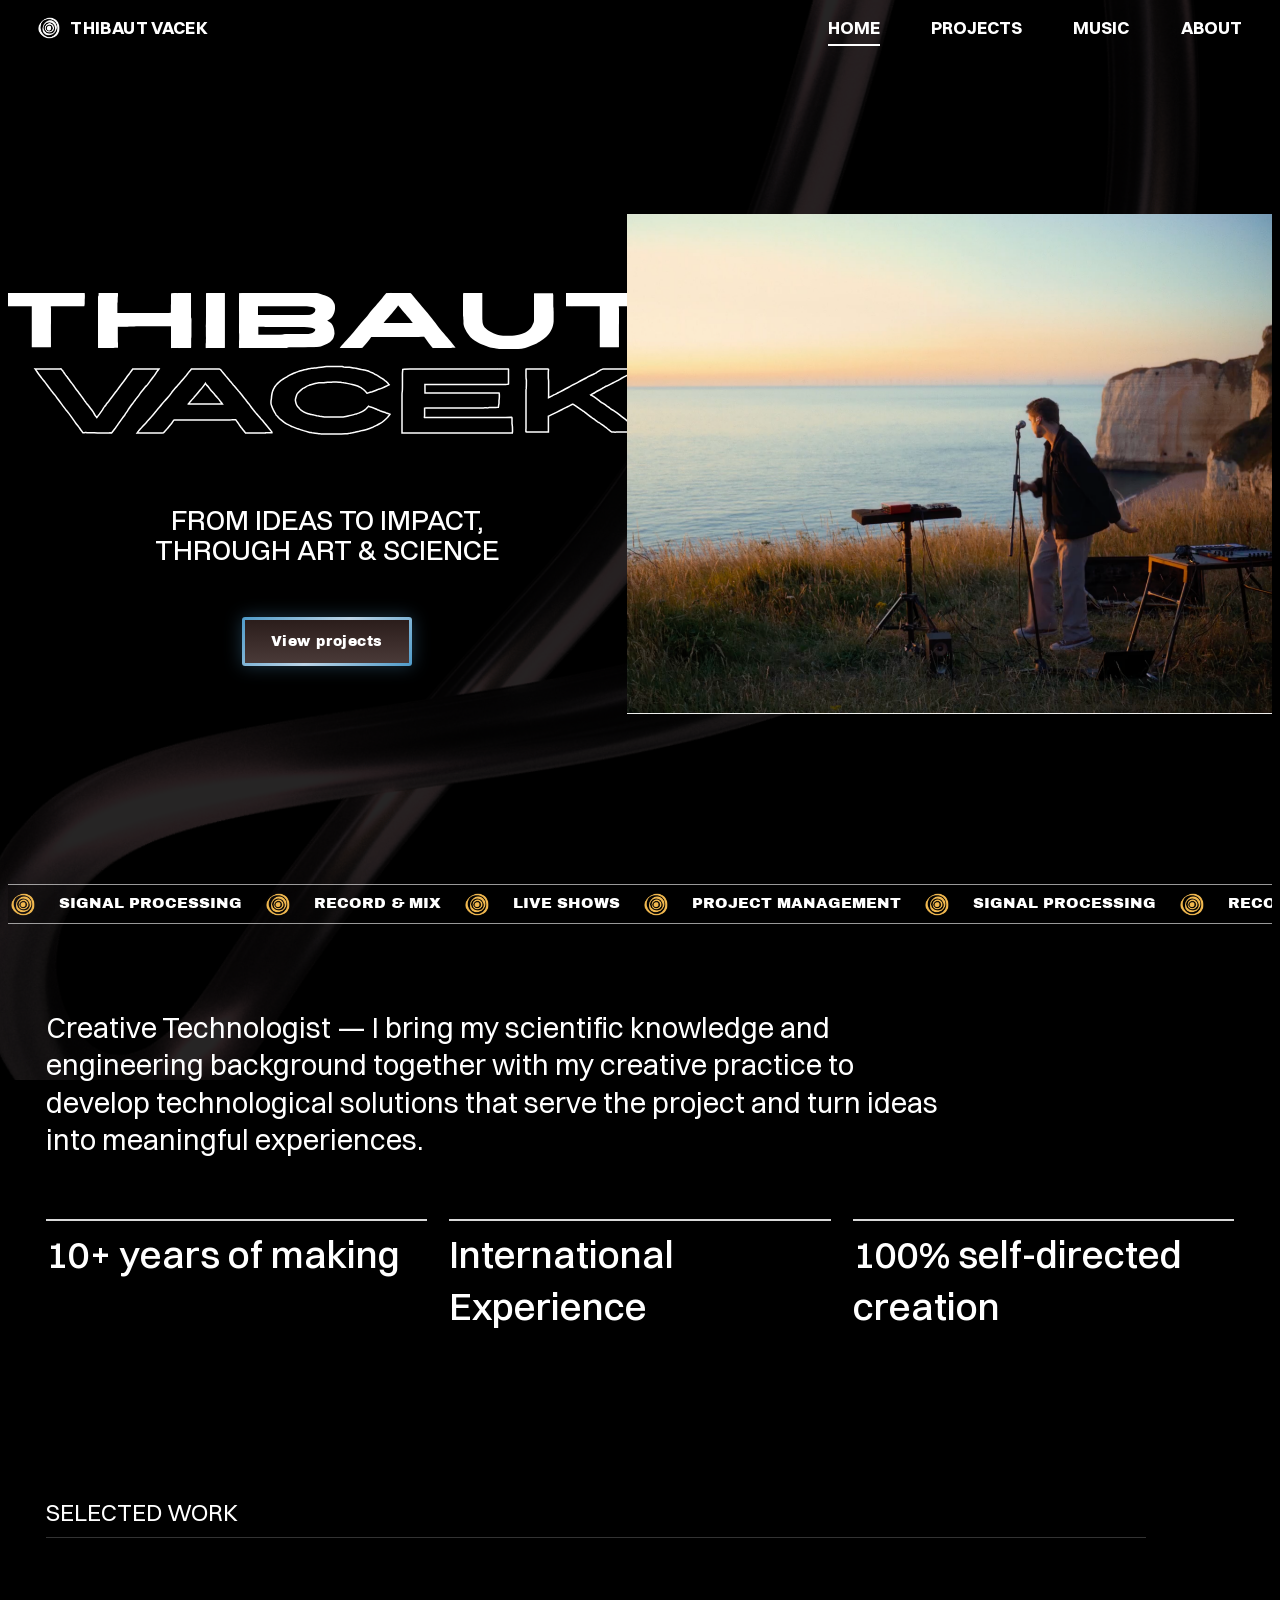
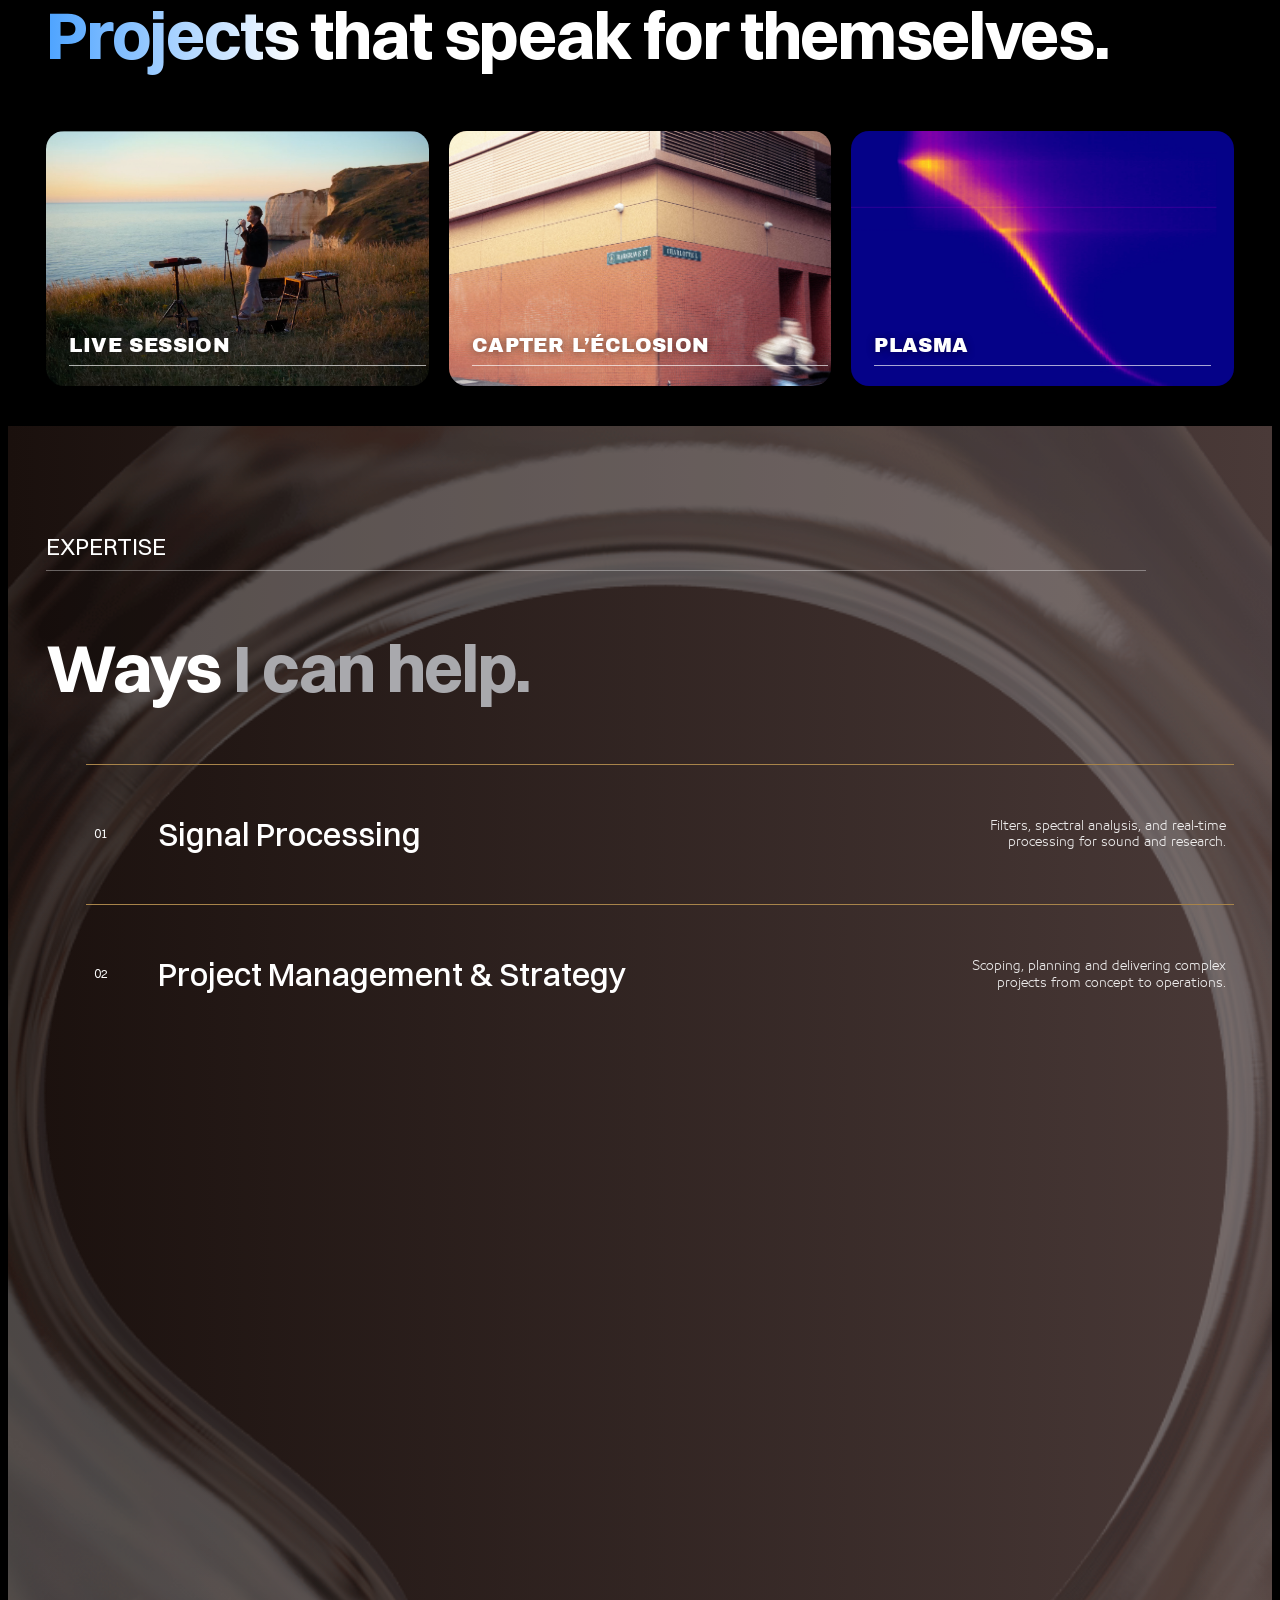
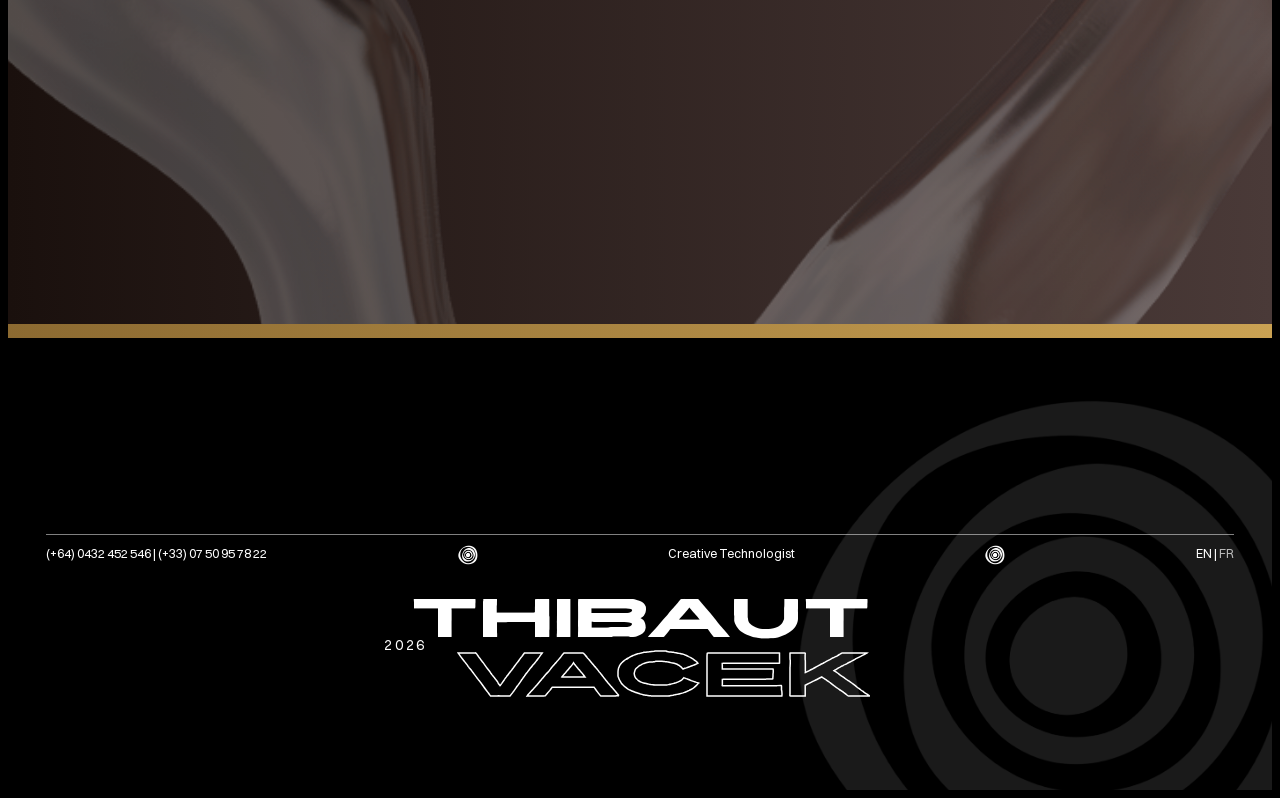
==== commit 893214fb: "last steps before external review v1" ====
--- a/index.html
+++ b/index.html
@@ -20,7 +20,7 @@
 <section class="hero">
   <div class="hero-text">
     <h1 class="display"><span class="solid">THIBAUT</span><span class="outline">VACEK</span></h1>
-    <p class="tagline">FROM IDEAS TO BEAUTY,<br>THROUGH ART & SCIENCE</p>
+    <p class="tagline">FROM IDEAS TO IMPACT,<br>THROUGH ART & SCIENCE</p>
     <a class="btn btn-glow" href="projects.html">View projects</a>
   </div>
   <div class="hero-img"><img src="pictures/HOME/live_plage_back.png"></div>
@@ -34,9 +34,9 @@
     <div class="kpi reveal" style="--d:240ms"><span>100% self-directed creation</span></div>
   </div>
 </section>
-/*∞ connections*/
+
 <section class="selected">
-  <p class="eyebrow reveal">Selected work</p>
+  <p class="eyebrow reveal">SELECTED WORK</p>
   <h2 class="h-xl reveal"><span class="blue_anim">Projects</span> that speak for themselves.</h2>
   <div class="cards-row"><a class="card label-bottom reveal" href="project.html#live-session" style="--d:0ms"><img src="pictures/PROJECTS/Live_plage_mic.png"><span class="card-label label-bottom">LIVE SESSION</span></a><a class="card label-bottom reveal" href="project.html#capter-l-eclosion" style="--d:120ms"><img src="pictures/PROJECTS/capter_leclosion_cover.jpg"><span class="card-label">CAPTER L’ÉCLOSION</span></a><a class="card reveal" href="project.html#plasma" style="--d:240ms"><img src="pictures/PROJECTS/plasma.png"><span class="card-label">PLASMA</span></a></div>
 </section>
--- a/style.css
+++ b/style.css
@@ -6,7 +6,91 @@
    - BDO Grotesk    -> Archivo      (texte)
    Pour les polices d'origine, remplace les variables ci-dessous.
    ========================================================= */
-   @font-face{
+   /* Krona One : titres larges (une seule graisse) */
+/* =========================================================
+   POLICES — dossier Font/ à côté de style.css
+   1 dossier = 1 famille. Pour appeler une police : var(--font-…)
+   ========================================================= */
+
+/* ---- 29LT Bukra  (Font/29LT) — une seule graisse ---- */
+@font-face{font-family:"29LT Bukra";src:url("Font/29LT/29LTBukra-Regular.woff2") format("woff2");font-weight:400;font-style:normal;font-display:swap}
+
+/* ---- Switzer  (Font/Anantatson) — 9 graisses, romain + italique ---- */
+@font-face{font-family:"Switzer";src:url("Font/Anantatson/Switzer-Thin.woff2") format("woff2");font-weight:100;font-style:normal;font-display:swap}
+@font-face{font-family:"Switzer";src:url("Font/Anantatson/Switzer-ThinItalic.woff2") format("woff2");font-weight:100;font-style:italic;font-display:swap}
+@font-face{font-family:"Switzer";src:url("Font/Anantatson/Switzer-Extralight.woff2") format("woff2");font-weight:200;font-style:normal;font-display:swap}
+@font-face{font-family:"Switzer";src:url("Font/Anantatson/Switzer-ExtralightItalic.woff2") format("woff2");font-weight:200;font-style:italic;font-display:swap}
+@font-face{font-family:"Switzer";src:url("Font/Anantatson/Switzer-Light.woff2") format("woff2");font-weight:300;font-style:normal;font-display:swap}
+@font-face{font-family:"Switzer";src:url("Font/Anantatson/Switzer-LightItalic.woff2") format("woff2");font-weight:300;font-style:italic;font-display:swap}
+@font-face{font-family:"Switzer";src:url("Font/Anantatson/Switzer-Regular.woff2") format("woff2");font-weight:400;font-style:normal;font-display:swap}
+@font-face{font-family:"Switzer";src:url("Font/Anantatson/Switzer-Italic.woff2") format("woff2");font-weight:400;font-style:italic;font-display:swap}
+@font-face{font-family:"Switzer";src:url("Font/Anantatson/Switzer-Medium.woff2") format("woff2");font-weight:500;font-style:normal;font-display:swap}
+@font-face{font-family:"Switzer";src:url("Font/Anantatson/Switzer-MediumItalic.woff2") format("woff2");font-weight:500;font-style:italic;font-display:swap}
+@font-face{font-family:"Switzer";src:url("Font/Anantatson/Switzer-Semibold.woff2") format("woff2");font-weight:600;font-style:normal;font-display:swap}
+@font-face{font-family:"Switzer";src:url("Font/Anantatson/Switzer-SemiboldItalic.woff2") format("woff2");font-weight:600;font-style:italic;font-display:swap}
+@font-face{font-family:"Switzer";src:url("Font/Anantatson/Switzer-Bold.woff2") format("woff2");font-weight:700;font-style:normal;font-display:swap}
+@font-face{font-family:"Switzer";src:url("Font/Anantatson/Switzer-BoldItalic.woff2") format("woff2");font-weight:700;font-style:italic;font-display:swap}
+@font-face{font-family:"Switzer";src:url("Font/Anantatson/Switzer-Extrabold.woff2") format("woff2");font-weight:800;font-style:normal;font-display:swap}
+@font-face{font-family:"Switzer";src:url("Font/Anantatson/Switzer-ExtraboldItalic.woff2") format("woff2");font-weight:800;font-style:italic;font-display:swap}
+@font-face{font-family:"Switzer";src:url("Font/Anantatson/Switzer-Black.woff2") format("woff2");font-weight:900;font-style:normal;font-display:swap}
+@font-face{font-family:"Switzer";src:url("Font/Anantatson/Switzer-BlackItalic.woff2") format("woff2");font-weight:900;font-style:italic;font-display:swap}
+
+/* ---- Archivo Black  (Font/Archivo) — une seule graisse ---- */
+@font-face{font-family:"Archivo Black";src:url("Font/Archivo/ArchivoBlack-Regular.woff2") format("woff2");font-weight:400;font-style:normal;font-display:swap}
+
+/* ---- Krona  (Font/Krona) — une seule graisse ---- */
+@font-face{font-family:"Krona";src:url("Font/Krona/KronaOne-Regular.woff2") format("woff2");font-weight:400;font-style:normal;font-display:swap}
+
+/* ---- Revive80 Wide  (Font/WIDE) — une seule graisse ---- */
+@font-face{font-family:"Revive80 Wide";src:url("Font/WIDE/Revive80-Wide.woff2") format("woff2");font-weight:400;font-style:normal;font-display:swap}
+/* ---- BDO Grotesk  (Font/BDO) — 7 graisses, sans italique ---- */
+@font-face{font-family:"BDO Grotesk";src:url("Font/BDO/BDOGrotesk-Light.woff2") format("woff2");font-weight:300;font-style:normal;font-display:swap}
+@font-face{font-family:"BDO Grotesk";src:url("Font/BDO/BDOGrotesk-Regular.woff2") format("woff2");font-weight:400;font-style:normal;font-display:swap}
+@font-face{font-family:"BDO Grotesk";src:url("Font/BDO/BDOGrotesk-Medium.woff2") format("woff2");font-weight:500;font-style:normal;font-display:swap}
+@font-face{font-family:"BDO Grotesk";src:url("Font/BDO/BDOGrotesk-DemiBold.woff2") format("woff2");font-weight:600;font-style:normal;font-display:swap}
+@font-face{font-family:"BDO Grotesk";src:url("Font/BDO/BDOGrotesk-Bold.woff2") format("woff2");font-weight:700;font-style:normal;font-display:swap}
+@font-face{font-family:"BDO Grotesk";src:url("Font/BDO/BDOGrotesk-ExtraBold.woff2") format("woff2");font-weight:800;font-style:normal;font-display:swap}
+@font-face{font-family:"BDO Grotesk";src:url("Font/BDO/BDOGrotesk-Black.woff2") format("woff2");font-weight:900;font-style:normal;font-display:swap}
+
+/* ---------- Variables : une seule ligne à changer pour modifier une police partout ---------- */
+:root{
+  --font-wide:"Revive80 Wide","Arial Black",sans-serif;     /* grands titres */
+  --font-black:"Archivo Black","Arial Black",sans-serif;
+  --font-header:"Krona","Arial Black",sans-serif;    
+  --font-body:"Switzer",system-ui,sans-serif;               /* texte courant */
+  --font-accent:"29LT Bukra",system-ui,sans-serif;          /* accents, citations... */
+  --font-bdo:"BDO Grotesk",system-ui,sans-serif;
+
+  --black:#000;
+  --ink:#140c0a;
+  --brown-1:#170d0a;
+  --brown-2:#4a3a38;
+  --cream:#f3ebde;
+  --cream-brown: #F2DFC2;
+  --cream-ink:#2a1a10;
+  --brown-title:#7a4a1f;
+  --gold:#f2b94f;
+  --gold_brown:#cca14a;
+  --gold-soft:#e6c07b;
+  --gold-line:#a8844a;
+  --tan:#c9a06b;
+  --blue:#4f9bc9;
+  --blue-light:#bcd4e6;
+  --grey:#a9a9ad;
+  --chip-gold:#e8c27f;
+  --chip-grey:#aab0bb;
+  --white:#fff;
+  --pad:clamp(16px,3vw,40px);
+  --radius:18px;
+  --ease:cubic-bezier(.2,.7,.2,1);
+}
+
+html{font-synthesis:none};   /* empêche le faux gras / faux italique sur les polices à une seule graisse */
+
+
+
+   
+   /*@font-face{
      font-family:"Archivo Black";
      src:url("font/ArchivoBlack-Regular.woff2") format("woff2");
      font-weight:400;
@@ -32,30 +116,9 @@
    :root{
   --font-wide:"Krona One","Archivo Black",sans-serif;
   --font-black:"Archivo Black","BDO Bold",sans-serif;
-  --font-body:"BDO Medium",system-ui,sans-serif;
-
-  --black:#000;
-  --ink:#140c0a;
-  --brown-1:#170d0a;
-  --brown-2:#4a3a38;
-  --cream:#f3ebde;
-  --cream-ink:#2a1a10;
-  --brown-title:#7a4a1f;
-  --gold:#f2b94f;
-  --gold_brown:#BD8518;
-  --gold-soft:#e6c07b;
-  --gold-line:#a8844a;
-  --tan:#c9a06b;
-  --blue:#4f9bc9;
-  --blue-light:#bcd4e6;
-  --grey:#a9a9ad;
-  --chip-gold:#e8c27f;
-  --chip-grey:#aab0bb;
-  --white:#fff;
-  --pad:clamp(16px,3vw,40px);
-  --radius:18px;
-  --ease:cubic-bezier(.2,.7,.2,1);
-}
+  --font-body:"BDO Medium",system-ui,sans-serif;*/
+
+
 *{box-sizing:border-box;margin:0;padding:0}
 html{scroll-behavior:smooth;-webkit-text-size-adjust:100%}
 body{font-family:var(--font-body);color:var(--white);background:var(--black);line-height:1.35;overflow-x:hidden}
@@ -79,10 +142,10 @@
   padding:12px var(--pad);transition:background .4s,backdrop-filter .4s,padding .4s}
 .site-header.scrolled{background:rgba(20,12,10,.72);backdrop-filter:blur(10px);padding-block:8px}
 .page-projects .site-header.scrolled{background:rgba(241,223,189,.8)}
-.brand{display:flex;align-items:center;gap:10px;font-family:var(--font-black);font-size:.85rem;letter-spacing:.02em}
+.brand{display:flex;align-items:center;gap:10px;font-family:var(--font-body);font-size:1.1rem;font-weight:700;letter-spacing:.02em}
 .page-projects .site-header{color:var(--brown-title)}
 .page-projects .brand .spiral{filter:sepia(1) saturate(2) brightness(.55)}
-.nav{display:flex;gap:clamp(18px,4vw,56px);font-family:var(--font-black);font-size:.85rem}
+.nav{display:flex;gap:clamp(18px,4vw,56px);font-family:var(--font-body);font-size:1.1rem;font-weight:700;}
 .nav a{position:relative;padding:4px 0}
 .nav a::after{content:"";position:absolute;left:0;bottom:-2px;height:2px;width:100%;background:currentColor;transform:scaleX(0);transform-origin:left;transition:transform .35s var(--ease)}
 .nav a:hover::after,.nav a.active::after{transform:scaleX(1)}
@@ -99,14 +162,22 @@
   box-shadow:0 0 18px rgba(79,155,201,.35)}
 .btn-glow:hover{transform:translateY(-3px) scale(1.04);box-shadow:0 0 30px rgba(79,155,201,.7)}
 .btn-pill{padding:12px 34px;border-radius:40px;background:#000;color:#fff;border:2px solid var(--blue);box-shadow:0 0 16px rgba(79,155,201,.45)}
-.btn-pill2{padding:12px 34px;border-radius:40px;background:#000;color:#fff;border:2px solid var(--blue);box-shadow:0 0 16px rgba(79,155,201,.45)}
+.btn-pill2{margin-top:10px;padding:12px 34px;border-radius:40px;background:#000;color:#fff;border:2px solid var(--blue);box-shadow:0 0 16px rgba(79,155,201,.45)}
 .btn-pill2:hover{transform:translateY(-3px) scale(1.04);box-shadow:0 0 30px rgba(79,155,201,.7)}
 
 .btn-pill:hover{transform:scale(1.06);box-shadow:0 0 28px rgba(79,155,201,.8)}
 
+.btn-pill3{padding:12px 34px;border-radius:40px;background:#000;color:#fff;font-family:var(--font-wide);font-size:1.1rem; border:2px solid var(--blue);box-shadow:0 0 16px rgba(79,155,201,.45)}
+.btn-pill3:hover{transform:scale(1.06);box-shadow:0 0 28px rgba(79,155,201,.8)}
+
 /* ---------- Typo utilitaires ---------- */
-.eyebrow{font-size:.85rem;padding-bottom:8px;border-bottom:1px solid rgba(255,255,255,.28);max-width:min(100%,1100px);margin-bottom:22px;text-transform:none}
-.h-xl{font-size:clamp(2rem,5.4vw,4.2rem);line-height:1.08;font-weight:700;letter-spacing:-.02em}
+.eyebrow{font-size:1.5rem;padding-bottom:8px;border-bottom:1px solid rgba(255,255,255,.28);max-width:min(100%,1100px);margin-bottom:5px;text-transform:none}
+.h-xl{
+  font-size:clamp(2rem,5.4vw,4.2rem);
+  line-height:1.21;
+  font-weight:700;
+  letter-spacing:-.02em;
+}
 .h-lg{font-size:clamp(1.7rem,3.4vw,2.6rem);font-weight:700}
 .h-md{font-size:clamp(1.5rem,2.6vw,2rem);font-weight:700}
 .blue{
@@ -149,7 +220,7 @@
 }
 .gold{color:var(--gold)}.grey{color:var(--grey)}.tan{color:var(--tan)}
 .gold_brown{color:var(--gold_brown)}.grey{color:var(--grey)}.tan{color:var(--tan)}
-.display-wide{font-family:var(--font-wide);font-weight:400;font-size:clamp(2.4rem,9vw,7rem);letter-spacing:.02em;line-height:1}
+.display-wide{font-family:var(--font-header);font-weight:400;font-size:clamp(2.4rem,9vw,7rem);letter-spacing:.02em;line-height:1}
 .display{font-family:var(--font-wide);font-weight:400;line-height:.95;display:flex;flex-direction:column}
 .display .solid{font-size:clamp(2.2rem,6vw,4.8rem);letter-spacing:.03em}
 .display .outline,.footer-name .outline{color:transparent;-webkit-text-stroke:1.5px #fff;font-size:clamp(2.6rem,7vw,5.6rem);padding-left:.4em}
@@ -159,7 +230,7 @@
 .reveal.in{opacity:1;transform:none}
 
 /* ---------- Ticker ---------- */
-.ticker{overflow:hidden;border-block:1px solid rgba(255,255,255,.6);background:rgba(0,0,0,.25);padding:10px 0;font-family:var(--font-black);font-size:.95rem;white-space:nowrap;--tk-gap:24px;--tk-color:#f2b94f}
+.ticker{overflow:hidden;border-block:1px solid rgba(255,255,255,.6);background:rgba(0,0,0,.25);padding:4px 0;font-family:var(--font-black);font-size:.95rem;white-space:nowrap;--tk-gap:24px;--tk-color:#f2b94f;line-height: 1;}
 .ticker .spiral{
   display:block;width:24px;height:24px;flex:none;
   background:var(--tk-color);
@@ -168,9 +239,17 @@
   filter:none;
 }
 .page-projects .ticker{border-color:var(--cream-ink);color:var(--cream-ink);background:rgba(241,223,189,.6)}
-.ticker-track{display:inline-flex;animation:marquee 28s linear infinite;will-change:transform}.ticker.reverse .ticker-track{animation-direction:reverse;animation-duration:34s}
+.ticker-track{display:inline-flex;animation:marquee 28s linear infinite;will-change:transform;margin: 0;
+    padding: 3px;
+    line-height: 1;}
+.ticker.reverse .ticker-track{animation-direction:reverse;animation-duration:34s}
 .ticker{--tk-gap:24px}
-.ticker li{display:flex;align-items:center;gap:var(--tk-gap);flex:none;padding-right:var(--tk-gap)}
+.ticker li{display:flex;align-items:center;gap:var(--tk-gap);flex:none;padding-right:var(--tk-gap);line-height: 1;
+    display: flex;
+    align-items: center;}
+.ticker-track li span {
+    line-height: 1;
+}
 .ticker:hover .ticker-track{animation-play-state:paused}
 @keyframes marquee{to{transform:translateX(-50%)}}
 
@@ -210,7 +289,7 @@
   background-image:radial-gradient(ellipse at 20% 30%,rgba(255,255,255,.07),transparent 55%)}
 .hero-text{display:flex;flex-direction:column;align-items:center;gap:22px;animation:fadeUp 1.1s var(--ease) both}
 .hero-text .display{align-items:flex-start}
-.tagline{font-size:clamp(1.1rem,2.2vw,1.6rem);text-align:center;line-height:1.2}
+.tagline{font-family: var(--font-bdo);font-weight:500;font-size:clamp(1.1rem,2.2vw,1.6rem);text-align:center;line-height:1.2}
 .hero-img{overflow:hidden;border-radius:0px 0 0 0px;animation:slideIn 1.3s var(--ease) .2s both;background:#111;}
 .hero-img img{display:block; width:100%;aspect-ratio:4/3.1;object-fit:cover;animation:kenburns 18s ease-in-out infinite alternate}
 @keyframes fadeUp{from{opacity:0;transform:translateY(40px)}to{opacity:1;transform:none}}
@@ -255,7 +334,7 @@
 .expertise-list li:hover{background:rgba(255,255,255,.05);padding-left:22px}
 .expertise-list .num{font-size:.75rem}
 .expertise-list h3{font-size:clamp(1.3rem,2.6vw,2rem);font-weight:500}
-.expertise-list p{font-size:.78rem;opacity:.9;text-align:right}
+.expertise-list p{font-size:.78rem;opacity:.9;text-align:right; font-family:var(--font-accent)}
 .contact-band{padding:0px var(--pad) 70px;}
 .contact-band .eyebrow{margin-left:0vw;margin-bottom:26px}
 .gold-stripe{height:14px;background:linear-gradient(90deg,#8c6a31,#caa253 50%,#8c6a31);background-size:200% 100%;animation:shine 6s linear infinite}
@@ -292,18 +371,44 @@
 .footer-row{display:flex;align-items:center;justify-content:space-between;gap:14px;border-top:1px solid rgba(255,255,255,.5);padding-top:10px;font-size:.78rem;position:relative;z-index:1}
 .footer-row .spiral{width:20px;height:20px}
 .lang a{opacity:.7}.lang a.on,.lang a:hover{opacity:1}
-.footer-name{position:relative;z-index:1;margin-top:26px;display:flex;flex-direction:column;align-items:center;font-family:var(--font-wide);line-height:.95}
-.footer-name small{position:absolute;left:calc(50% - 15em);top:.4em;font-family:var(--font-body);font-size:.85rem}
-.footer-name .solid{font-size:clamp(1.8rem,5vw,3.4rem)}
+.footer-name{position:relative;z-index:1;margin-top:26px;display:inline-block;flex-direction:column;align-items:center;font-family:var(--font-wide);line-height:.95; text-align:center;}
+
+.footer-name small{
+  position:absolute;
+  left:0;
+  top:50%;
+  transform:translateY(-50%) translateX(-50%);
+  z-index:2;
+  font-family:var(--font-body);
+  font-size:.85rem;
+  line-height:1;
+  letter-spacing:.2em;
+  color:var(--fg, #fff);
+  -webkit-text-stroke:0;
+}
+.footer-name .solid{font-size:clamp(1.8rem,5vw,3.4rem);position:relative;
+  display:inline-block;}
+
+  .footer-name .solid,
+.footer-name .outline{
+  display:block;
+}
 .footer-name .outline{font-size:clamp(2rem,5.6vw,3.8rem);padding-left:.8em}
 .footer-watermark{position:absolute;right:-6%;bottom:-30%;width:min(55%,560px);opacity:.1;animation:spin 20s linear infinite;pointer-events:none}
 @keyframes spin{to{transform:rotate(360deg)}}
 
 /* ---------- PROJECTS ---------- */
 .page-projects{background:radial-gradient(circle at 70% 10%,#f6e8cb,#efd9b0 60%,#e8cf9f)}
-.page-head{padding:100px var(--pad) 30px}
-.page-head .display-wide{color:var(--brown-title);letter-spacing:.04em}
-.page-intro{max-width:700px;margin:14px 0 0 clamp(0px,14vw,200px);font-size:1.5rem}
+.page-head{padding:100px var(--pad) 20px}
+.page-head .display-wide{color:var(--brown-title);letter-spacing:.04em;line-height:1;
+  margin-bottom:30px;}
+.page-intro{max-width:900px;
+  margin:0 0 0 clamp(0px,14vw,200px);
+  font-size:1.3rem;
+  font-family:var(--font-accent);
+  font-weight:400;
+  -webkit-text-stroke:.5px currentColor;
+  paint-order:stroke fill;}
 .projects-grid{display:grid;grid-template-columns:repeat(2,1fr);gap:14px;padding:30px var(--pad) 60px}
 .projects-grid .card.wide{grid-column:1/-1;width:72%;justify-self:center;margin-bottom:10px}
 .projects-grid .card:nth-child(odd):not(.wide){margin-top:0}
@@ -313,8 +418,12 @@
 
 /* ---------- MUSIC ---------- */
 .music-head{padding:100px var(--pad) 10px;display:flex;flex-direction:column;align-items:flex-end;text-align:right}
-.music-head .display-wide{margin-right:6vw}
-.music-intro{display:flex;align-items:center;gap:16px;max-width:90%;margin:25px 6vw 0 0;font-size:1.6rem}
+.music-head .display-wide{margin-right:6vw;line-height:1;
+  margin-bottom:0;}
+.music-intro{display:flex;align-items:center;gap:16px;max-width:80%;margin:25px 6vw 0 0vw;font-size:1.6rem;font-family:var(--font-accent);
+  font-weight:400;
+  -webkit-text-stroke:.5px currentColor;
+  paint-order:stroke fill;}
 .music-intro .spiral{width:100px;height:100px;animation:spin 8s linear infinite}
 .player{margin:60px auto 0;width:100% }
 .wave{display:flex;align-items:flex-end;gap:3px;height:30px;padding:8px 8px 6px;background:#111;border-radius:2px}
@@ -381,37 +490,74 @@
 .other-grid .card.wide{grid-column:1/-1;aspect-ratio:21/5}
 
 /* ---------- ABOUT ---------- */
-.about-hero{display:grid;grid-template-columns:minmax(0,.45fr) minmax(0,.55fr);gap:30px;min-height:85svh;align-items:start}
-.about-photo{align-self:start;margin-top:0;height:100%;min-height:520px;overflow:hidden;animation:slideInL 1.2s var(--ease) both}
-.about-photo img{width:100%;height:100%;object-fit:cover;object-position:top center;max-height:80svh}
-@keyframes slideInL{from{opacity:0;transform:translateX(-70px)}to{opacity:1;transform:none}}
-.about-text{padding:110px var(--pad) 40px 0;text-align:right}
-.about-text h1{font-size:clamp(2rem,5vw,3.6rem);color:var(--tan);font-weight:700;line-height:1.05}
-.about-lead{font-size:clamp(1.15rem,2.6vw,1.9rem);line-height:1.15;margin:20px 0 28px;color:var(--cream)}
-.facts{text-align:left;margin-top:60px;width:min(100%,500px);margin-left:0}
-.facts div{border-top:1px solid rgba(255,255,255,.6);padding:12px 0 26px}
-.facts dt{font-size:.95rem}
-.facts dd{font-size:clamp(1.1rem,2vw,1.4rem);font-weight:700}
+.about-hero{
+  display:grid;
+  grid-template-columns:minmax(0,.4fr) minmax(0,.6fr);  /* colonne photo un peu plus étroite */
+  gap:30px;
+  min-height:0;                 /* était 40svh */
+  align-items:start;
+  padding:0;                    /* colle la photo au bord haut/gauche */
+}
+.about-photo{
+  align-self:start;
+  margin:0;
+  height:auto;
+  min-height:0;                 /* était 400px */
+  overflow:hidden;
+  animation:slideInL 1.2s var(--ease) both;
+  transform: translateX(-20px) translateY(-20px);
+}
+.about-photo img{
+  display:block;
+  width:100%;
+  height:auto;
+  max-height:58svh;             /* était 80svh */
+  object-fit:cover;
+  object-position:top center;
+}
+.about-text{padding:110px var(--pad) 20px 0;text-align:right} 
+.about-text h1{font-size:clamp(2.6rem,8vw,6rem);color:var(--tan);font-weight:600;line-height:1.05}
+.about-lead{font-size:clamp(1.15rem,2.6vw,1.9rem);line-height:1.15;margin:0px 0 28px;color:var(--cream)}
+.facts{text-align:left;margin-top:50px;width:min(100%,500px);margin-left:0}
+.facts div{border-top:1px solid rgba(255,255,255,.6);padding:12px 0 0}
+.facts div + div{margin-top:40px}            /* espace entre les deux facts */
+.facts dt{margin:0;font-size:.95rem}
+.facts dd{margin:2px 0 0 0;font-size:clamp(1.1rem,2vw,1.4rem);font-weight:500}
 .bio{padding:0px var(--pad) 60px}
 .bio .eyebrow{max-width:none;border-color:rgba(255,255,255,.3)}
 .bio-grid{display:grid;grid-template-columns:1fr 1.15fr;gap:30px;align-items:start;margin-top:10px}
-.bio-grid h2{font-size:clamp(1.6rem,3.4vw,2.4rem);font-weight:500;color:var(--cream);line-height:1.2}
-.bio-copy p{font-size:.8rem;line-height:1.45;margin-bottom:16px}
+.bio-grid h2{font-size:clamp(1.6rem,3.4vw,2.4rem);font-weight:500;color:var(--cream-brown);line-height:1.2}
+.bio-copy p{font-size:1rem;color:var(--cream-brown);line-height:1.45;margin-bottom:16px}
 .page-about .ticker{margin:0}
 .page-about .ticker+.ticker{border-top:0}
 .timeline{padding:54px clamp(16px,4vw,50px) 40px}
-.timeline .eyebrow{max-width:none;border-bottom:3px solid rgba(255,255,255,.4)}
-.job{padding:22px 10px 8px;border-top:1px solid var(--gold-line);margin-top:6px}
+.timeline .eyebrow{max-width:none;border-bottom:3px solid rgba(255,255,255,.4); margin-bottom:30px}
+.job{padding:0px 10px 0px;border-top:1px solid var(--gold-line);margin-top:0px}
 .job-top{display:flex;justify-content:space-between;gap:20px;align-items:flex-start}
-.job h3{font-size:clamp(1.4rem,3vw,2.2rem);font-weight:500;line-height:1.1}
-.where{font-size:.82rem;margin-top:8px}
+.job h3{font-size:clamp(1.4rem,3vw,2.2rem);font-weight:500;line-height:0.1}
+.where{font-size:1.2rem;margin-top:8px}
 .job-top > div{flex:1;min-width:0}
 .sep{margin:0 10px}
-.job time{font-size:.85rem;white-space:nowrap;margin-top:2px}
-.chips{display:grid;grid-template-columns:repeat(3,1fr);gap:12px;margin:18px -10px 12px}
-.chips li{background:var(--chip-gold);color:var(--cream-ink);padding:4px 12px;text-align:center;font-size:.90rem;display:grid;place-items:center;min-height:26px;transition:transform .35s var(--ease),box-shadow .35s}
+.job time{font-size:1.rem;white-space:nowrap;margin-top:2px}
+.chips{display:grid;grid-template-columns:repeat(3,1fr);gap:12px;margin:0px -10px 20px}
+.chips li {
+    background: var(--chip-gold);
+    color: var(--cream-ink);
+    padding: 10px;
+    text-align: center;
+    font-family: var(--font-header);
+    font-size: 0.9rem;
+    font-weight: 600;
+    min-height: 26px;
+
+    display: flex;
+    align-items: center;
+    justify-content: center;
+
+    transition: transform .35s var(--ease), box-shadow .35s;
+}
 .chips li:hover{transform:translateY(-4px);box-shadow:0 10px 18px rgba(0,0,0,.35)}
-.tools{font-size:.85rem;padding:2px 0 14px 4px}
+.tools{font-size:1.7rem;color:var(--cream-brown);padding:2px 0 0px 0px}
 .studies{
   background:var(--cream);          /* la couleur crème reste en dessous */
   color:var(--cream-ink);
@@ -422,8 +568,8 @@
   --st-image:url("Backgrounds/marbre_polyetchnique.png");
   --st-opacity:.15;                 /* transparence de la photo : 0 = invisible, 1 = pleine */
   --st-size:cover;                  /* taille : cover, 120%, 60%, auto 90%... */
-  --st-x:400px;                       /* position horizontale */
-  --st-y:50%;                       /* position verticale */
+  --st-x:200px;                       /* position horizontale */
+  --st-y:10%;                       /* position verticale */
 }
 .studies::before{
   content:"";
@@ -454,7 +600,7 @@
 .cf-form small{font-size:.65rem;margin-left:16px}
 .cf-form input,.cf-form textarea{background:transparent;border:2px solid var(--blue);color:#fff;font:inherit;padding:10px 12px;border-radius:2px;outline:none;transition:box-shadow .3s,background .3s;resize:vertical}
 .cf-form input:focus,.cf-form textarea:focus{box-shadow:0 0 18px rgba(79,155,201,.7);background:rgba(255,255,255,.05)}
-.cf-form .btn-pill{grid-column:1/-1;justify-self:end}
+.cf-form .btn-pill3{grid-column:1/-1;justify-self:end}
 .page-about .site-footer{padding-top:30px}
 
 /* ---------- RESPONSIVE ---------- */
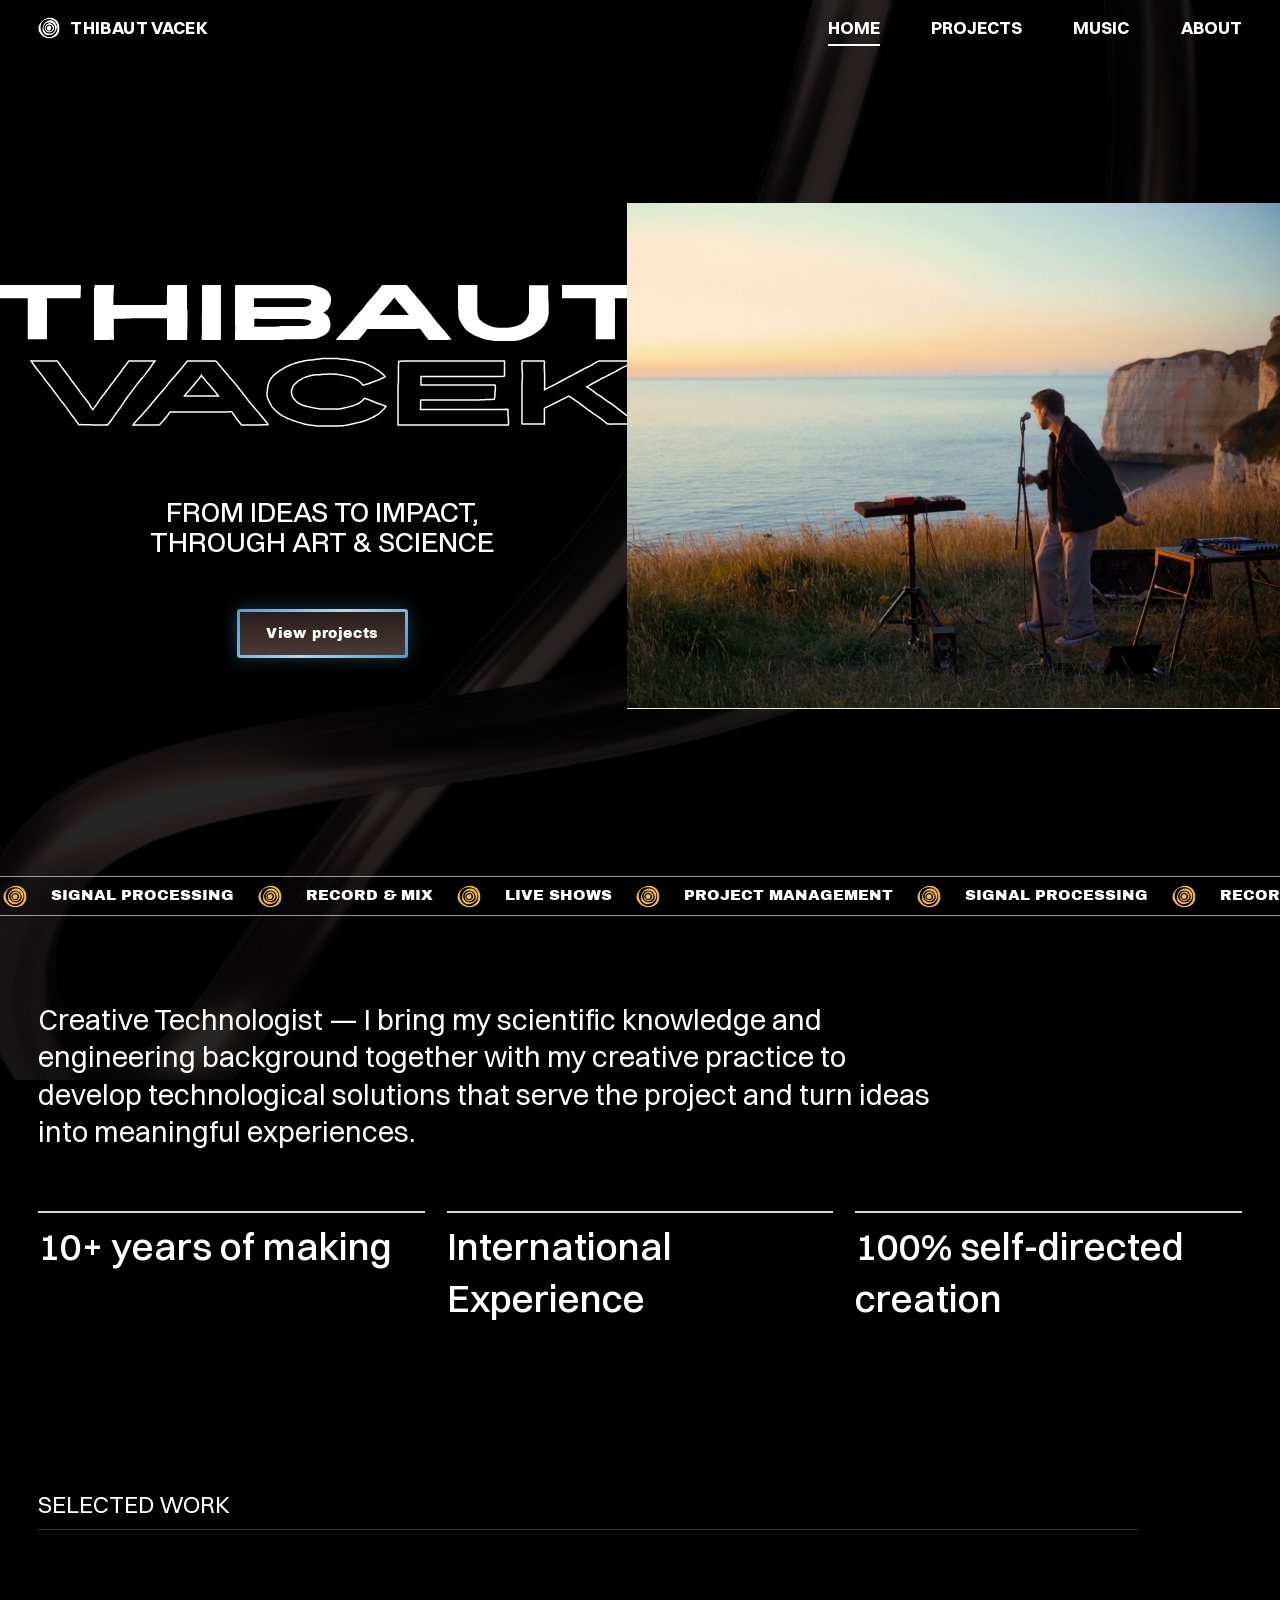
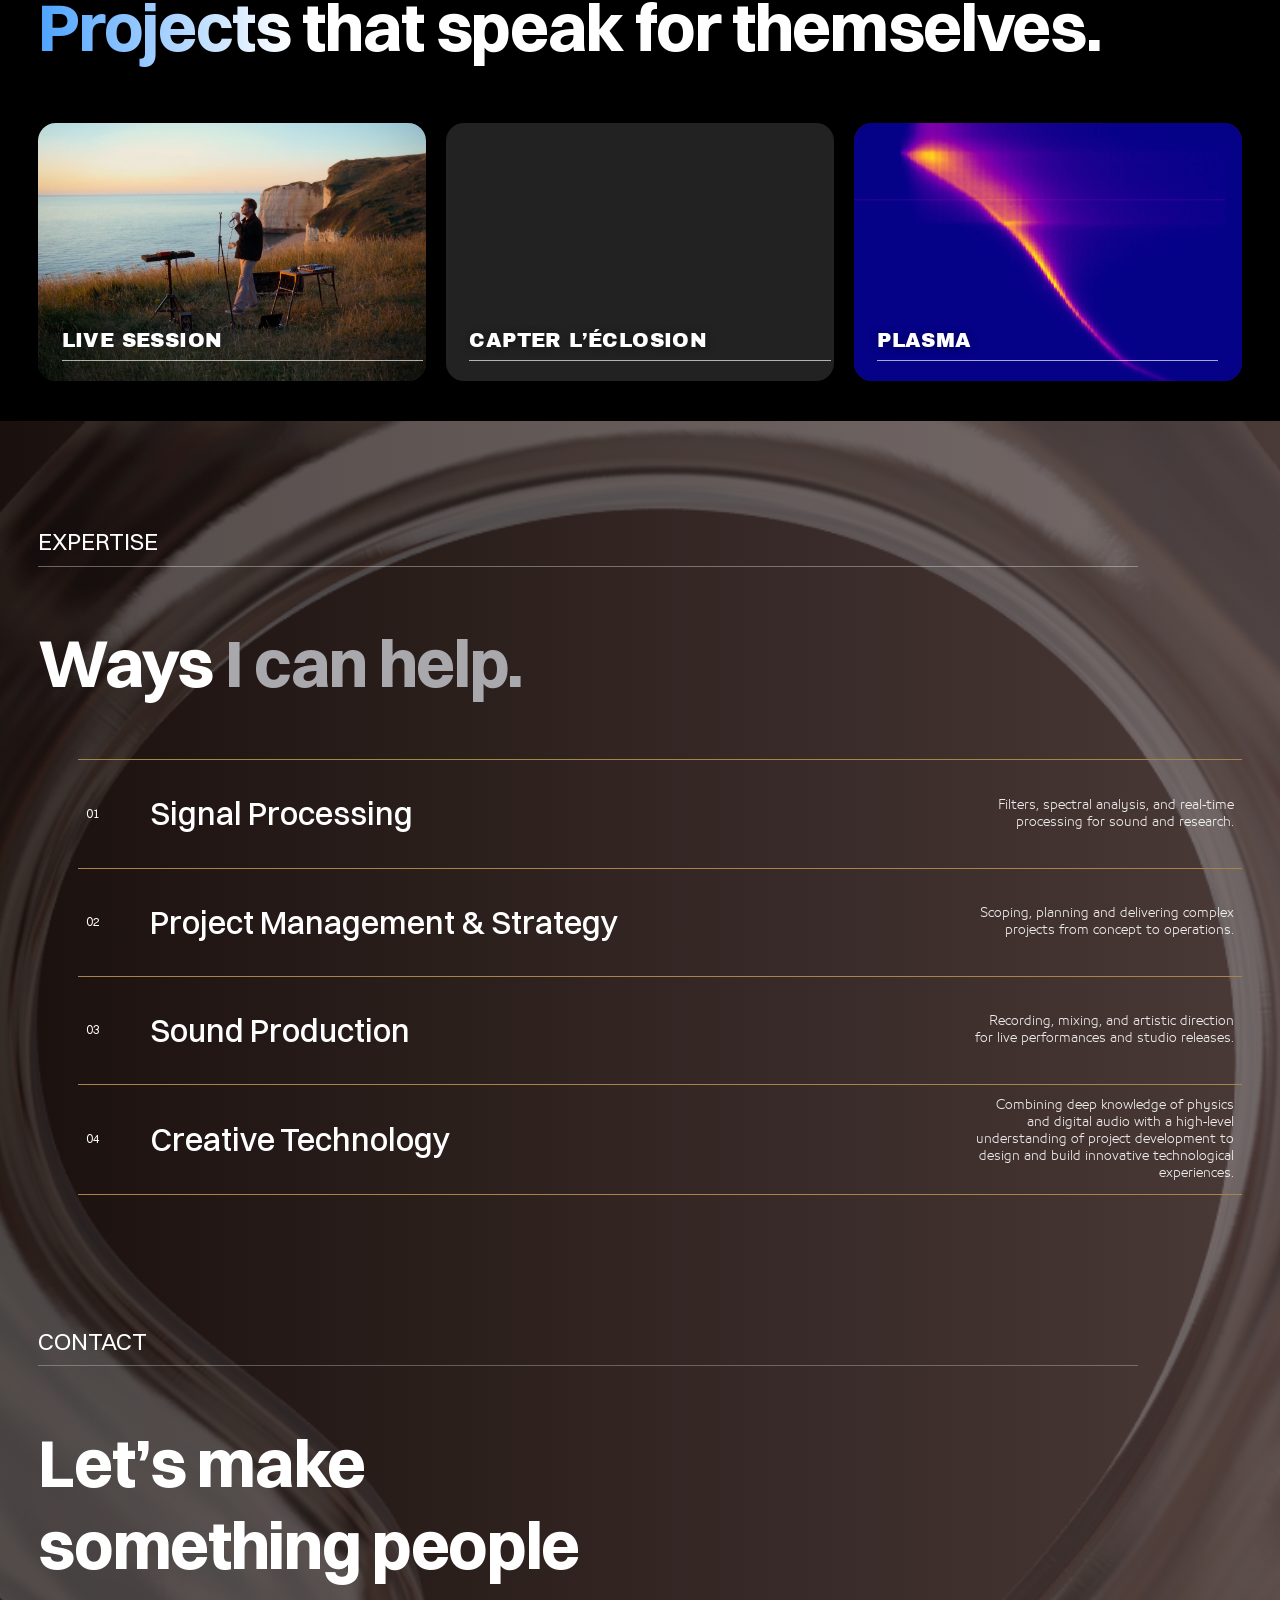
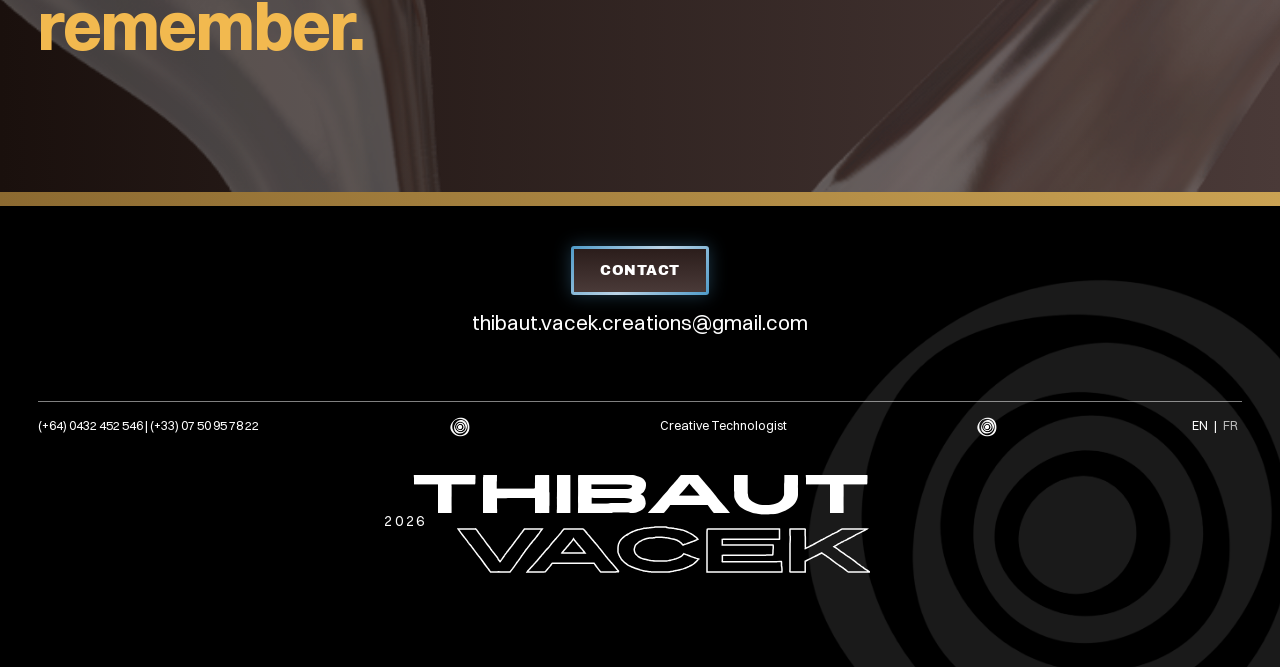
==== commit 7386aa92: "translation + optimisation for phones" ====
--- a/index.html
+++ b/index.html
@@ -2,7 +2,8 @@
 <html lang="en">
 <head>
 <meta charset="UTF-8">
-<meta name="viewport" content="width=device-width, initial-scale=1">
+<meta name="viewport" content="width=device-width, initial-scale=1, viewport-fit=cover">
+<meta name="theme-color" content="#140c0a">
 <title>Home — Thibaut Vacek</title>
 <meta name="description" content="Thibaut Vacek — creative technologist, musician and scientist.">
 <link rel="preconnect" href="https://fonts.googleapis.com">
@@ -13,8 +14,8 @@
 <body class="page-home">
 <header class="site-header">
   <a class="brand" href="index.html"><img class="spiral" src="pictures/LOGO_ref.png" alt=""><span>THIBAUT VACEK</span></a>
-  <button class="burger" aria-label="Menu" aria-expanded="false"><span></span><span></span></button>
-  <nav class="nav"><a href="index.html" class="active">HOME</a><a href="projects.html">PROJECTS</a><a href="music.html">MUSIC</a><a href="about.html">ABOUT</a></nav>
+  <button class="burger" aria-label="Menu" aria-controls="site-nav" aria-expanded="false"><span></span><span></span></button>
+  <nav class="nav" id="site-nav"><a href="index.html" class="active">HOME</a><a href="projects.html">PROJECTS</a><a href="music.html">MUSIC</a><a href="about.html">ABOUT</a></nav>
 </header>
 <main>
 <section class="hero">
@@ -23,7 +24,7 @@
     <p class="tagline">FROM IDEAS TO IMPACT,<br>THROUGH ART & SCIENCE</p>
     <a class="btn btn-glow" href="projects.html">View projects</a>
   </div>
-  <div class="hero-img"><img src="pictures/HOME/live_plage_back.png"></div>
+  <div class="hero-img"><img src="pictures/HOME/live_plage_back.png" alt=""></div>
 </section>
 <div class="ticker" aria-hidden="true"><ul class="ticker-track"><li><img class="spiral" src="pictures/LOGO_ref.png" alt=""><span>SIGNAL PROCESSING</span></li><li><img class="spiral" src="pictures/LOGO_ref.png" alt=""><span>RECORD &amp; MIX</span></li><li><img class="spiral" src="pictures/LOGO_ref.png" alt=""><span>LIVE SHOWS</span></li><li><img class="spiral" src="pictures/LOGO_ref.png" alt=""><span>PROJECT MANAGEMENT</span></li><li><img class="spiral" src="pictures/LOGO_ref.png" alt=""><span>SIGNAL PROCESSING</span></li><li><img class="spiral" src="pictures/LOGO_ref.png" alt=""><span>RECORD &amp; MIX</span></li><li><img class="spiral" src="pictures/LOGO_ref.png" alt=""><span>LIVE SHOWS</span></li><li><img class="spiral" src="pictures/LOGO_ref.png" alt=""><span>PROJECT MANAGEMENT</span></li><li><img class="spiral" src="pictures/LOGO_ref.png" alt=""><span>SIGNAL PROCESSING</span></li><li><img class="spiral" src="pictures/LOGO_ref.png" alt=""><span>RECORD &amp; MIX</span></li><li><img class="spiral" src="pictures/LOGO_ref.png" alt=""><span>LIVE SHOWS</span></li><li><img class="spiral" src="pictures/LOGO_ref.png" alt=""><span>PROJECT MANAGEMENT</span></li><li><img class="spiral" src="pictures/LOGO_ref.png" alt=""><span>SIGNAL PROCESSING</span></li><li><img class="spiral" src="pictures/LOGO_ref.png" alt=""><span>RECORD &amp; MIX</span></li><li><img class="spiral" src="pictures/LOGO_ref.png" alt=""><span>LIVE SHOWS</span></li><li><img class="spiral" src="pictures/LOGO_ref.png" alt=""><span>PROJECT MANAGEMENT</span></li></ul></div>
 <section class="intro">
@@ -38,7 +39,7 @@
 <section class="selected">
   <p class="eyebrow reveal">SELECTED WORK</p>
   <h2 class="h-xl reveal"><span class="blue_anim">Projects</span> that speak for themselves.</h2>
-  <div class="cards-row"><a class="card label-bottom reveal" href="project.html#live-session" style="--d:0ms"><img src="pictures/PROJECTS/Live_plage_mic.png"><span class="card-label label-bottom">LIVE SESSION</span></a><a class="card label-bottom reveal" href="project.html#capter-l-eclosion" style="--d:120ms"><img src="pictures/PROJECTS/capter_leclosion_cover.jpg"><span class="card-label">CAPTER L’ÉCLOSION</span></a><a class="card reveal" href="project.html#plasma" style="--d:240ms"><img src="pictures/PROJECTS/plasma.png"><span class="card-label">PLASMA</span></a></div>
+  <div class="cards-row"><a class="card label-bottom reveal" href="project.html#live-session" style="--d:0ms"><img alt="" loading="lazy" decoding="async" src="pictures/PROJECTS/Live_plage_mic.png"><span class="card-label label-bottom">LIVE SESSION</span></a><a class="card label-bottom reveal" href="project.html#capter-l-eclosion" style="--d:120ms"><img alt="" loading="lazy" decoding="async" src="pictures/PROJECTS/capter_leclosion_cover.jpg"><span class="card-label">CAPTER L’ÉCLOSION</span></a><a class="card reveal" href="project.html#plasma" style="--d:240ms"><img alt="" loading="lazy" decoding="async" src="pictures/PROJECTS/plasma.png"><span class="card-label">PLASMA</span></a></div>
 </section>
 <div class="expertise-contact">
   <section class="expertise">
@@ -69,6 +70,7 @@
   <div class="footer-name"><small>2026</small><span class="solid">THIBAUT</span><span class="outline">VACEK</span></div>
   <img class="footer-watermark" src="pictures/LOGO_ref.png" alt="">
 </footer>
+<script src="i18n.js"></script>
 <script src="script.js"></script>
 </body>
 </html>
--- a/style.css
+++ b/style.css
@@ -80,7 +80,7 @@
   --chip-gold:#e8c27f;
   --chip-grey:#aab0bb;
   --white:#fff;
-  --pad:clamp(16px,3vw,40px);
+  --pad:max(clamp(16px,3vw,40px),env(safe-area-inset-left,0px),env(safe-area-inset-right,0px));   /* + encoche iPhone en paysage */
   --radius:18px;
   --ease:cubic-bezier(.2,.7,.2,1);
 }
@@ -139,9 +139,11 @@
 
 /* ---------- Header ---------- */
 .site-header{position:fixed;inset:0 0 auto 0;z-index:50;display:flex;align-items:center;justify-content:space-between;
-  padding:12px var(--pad);transition:background .4s,backdrop-filter .4s,padding .4s}
-.site-header.scrolled{background:rgba(20,12,10,.72);backdrop-filter:blur(10px);padding-block:8px}
-.page-projects .site-header.scrolled{background:rgba(241,223,189,.8)}
+  padding:calc(12px + env(safe-area-inset-top,0px)) var(--pad) 12px;transition:padding .4s}
+.site-header::before{content:"";position:absolute;inset:0;z-index:-1;background:transparent;transition:background .4s}
+.site-header.scrolled{padding-top:calc(8px + env(safe-area-inset-top,0px));padding-bottom:8px}
+.site-header.scrolled::before{background:rgba(20,12,10,.72);-webkit-backdrop-filter:blur(10px);backdrop-filter:blur(10px)}
+.page-projects .site-header.scrolled::before{background:rgba(241,223,189,.8)}
 .brand{display:flex;align-items:center;gap:10px;font-family:var(--font-body);font-size:1.1rem;font-weight:700;letter-spacing:.02em}
 .page-projects .site-header{color:var(--brown-title)}
 .page-projects .brand .spiral{filter:sepia(1) saturate(2) brightness(.55)}
@@ -239,10 +241,10 @@
   filter:none;
 }
 .page-projects .ticker{border-color:var(--cream-ink);color:var(--cream-ink);background:rgba(241,223,189,.6)}
-.ticker-track{display:inline-flex;animation:marquee 28s linear infinite;will-change:transform;margin: 0;
+.ticker-track{display:inline-flex;animation:marquee 70s linear infinite;will-change:transform;margin: 0;
     padding: 3px;
     line-height: 1;}
-.ticker.reverse .ticker-track{animation-direction:reverse;animation-duration:34s}
+.ticker.reverse .ticker-track{animation-direction:reverse;animation-duration:65s}
 .ticker{--tk-gap:24px}
 .ticker li{display:flex;align-items:center;gap:var(--tk-gap);flex:none;padding-right:var(--tk-gap);line-height: 1;
     display: flex;
@@ -255,8 +257,10 @@
 
 /* ---------- Cartes images ---------- */
 .card{--label-pad:clamp(16px,6%,36px)}
-.card{position:relative;display:block;overflow:hidden;border-radius:var(--radius);aspect-ratio:3/2;background:#222}
-.card img{width:100%;height:100%;object-fit:cover;transition:transform 1.1s var(--ease),filter .6s}
+.card{position:relative;display:block;overflow:hidden;isolation:isolate;border-radius:var(--radius);aspect-ratio:3/2;background:#222}
+/* l'image remplit la carte en absolu et déborde de 1px de chaque côté (la carte coupe avec overflow:hidden) :
+   plus de fine ligne vide quand la largeur tombe sur un nombre de pixels à virgule */
+.card img{position:absolute;inset:-1px;width:calc(100% + 2px);height:calc(100% + 2px);max-width:none;object-fit:cover;transition:transform 1.1s var(--ease),filter .6s}
 .card:hover img{transform:scale(1.08)}
 /* Carte à image ancrée en bas, avec zoom réglable (--zoom) */
 .card.anchor-bottom img{
@@ -287,7 +291,7 @@
 /* ---------- HOME ---------- */
 .hero{position:relative;min-height:80svh;display:grid;grid-template-columns:minmax(0,1fr) minmax(0,1.15fr);align-items:center;gap:20px;padding:96px 0 60px var(--pad);overflow:hidden;
   background-image:radial-gradient(ellipse at 20% 30%,rgba(255,255,255,.07),transparent 55%)}
-.hero-text{display:flex;flex-direction:column;align-items:center;gap:22px;animation:fadeUp 1.1s var(--ease) both}
+.hero-text{display:flex;flex-direction:column;align-items:center;gap:22px;animation:fadeUp 1.1s var(--ease) bothfont}
 .hero-text .display{align-items:flex-start}
 .tagline{font-family: var(--font-bdo);font-weight:500;font-size:clamp(1.1rem,2.2vw,1.6rem);text-align:center;line-height:1.2}
 .hero-img{overflow:hidden;border-radius:0px 0 0 0px;animation:slideIn 1.3s var(--ease) .2s both;background:#111;}
@@ -329,7 +333,7 @@
 }
 .expertise .eyebrow{border-color:rgba(255,255,255,.35)}
 .expertise-list{margin-top:30px}
-.expertise-list li{display:grid;grid-template-columns:50px 1fr minmax(120px,260px);align-items:center;gap:14px;padding:16px 8px;border-top:1px solid var(--gold-line);transition:background .4s,padding-left .4s var(--ease)}
+.expertise-list li{display:grid;grid-template-columns:50px 1fr minmax(120px,260px);align-items:center;gap:14px;padding:0px 8px;border-top:1px solid var(--gold-line);transition:background .4s,padding-left .4s var(--ease)}
 .expertise-list li:last-child{border-bottom:1px solid var(--gold-line)}
 .expertise-list li:hover{background:rgba(255,255,255,.05);padding-left:22px}
 .expertise-list .num{font-size:.75rem}
@@ -433,9 +437,10 @@
 @keyframes eq{from{transform:scaleY(.35)}to{transform:scaleY(1.05)}}
 .tri{display:inline-block;width:0;height:0;border-left:15px solid var(--blue);border-top:9px solid transparent;border-bottom:9px solid transparent;margin-left:4px}
 .carousel{margin-top:90px;overflow:hidden}
-.carousel-track{display:flex;gap:12px;width:max-content;animation:drift 50s linear infinite}
+.carousel-track{display:flex;width:max-content;animation:drift 50s linear infinite}
+.carousel figure{position:relative;height:clamp(200px,50vw,500px);flex:none;margin-right:4px}
 .carousel:hover .carousel-track{animation-play-state:paused}
-.carousel figure{position:relative;height:clamp(200px,50vw,500px);flex:none}
+
 .carousel figure img{height:100%;width:auto;object-fit:cover}
 .carousel figcaption{position:absolute;top:14px;left:12%;right:0;font-family:var(--font-black);font-size:.95rem;border-bottom:1px solid rgba(255,255,255,.6);padding-bottom:4px}
 @keyframes drift{to{transform:translateX(-50%)}}
@@ -448,7 +453,7 @@
 .rings{display:block;width:100%;animation:float 5s ease-in-out infinite;transition:filter .4s}
 .rings-link:hover .rings{filter:brightness(1.3) drop-shadow(0 0 12px rgba(255,255,255,.6))}
 @keyframes float{50%{transform:translateY(-12px) rotate(8deg)}}
-.album{padding:20px var(--pad) 40px}
+.album{padding:0px var(--pad) 40px}
 .signalbo{font-family:var(--font-black);font-size:clamp(2.2rem,8vw,4.4rem);text-align:center;display:flex;justify-content:center;align-items:center;gap:2px;padding-bottom:12px;border-bottom:1px solid rgba(255,255,255,.4);margin-bottom:26px}
 .signalbo .o{width:.85em;height:.85em;animation:spin 12s linear infinite}
 .album-title{font-family:var(--font-black);font-size:clamp(1.4rem,3vw,2rem);margin-bottom:20px}
@@ -470,7 +475,7 @@
 .track.playing .track-row:hover .tri{transform:none}
 .track.is-error .t::after{content:" · file not found";font-family:var(--font-body);font-size:.7rem;opacity:.7}
 
-.strip{display:flex;gap:16px;margin:40px calc(var(--pad)*-1) 0;padding:0 var(--pad);overflow-x:auto;scroll-snap-type:x mandatory;scrollbar-width:none; }
+.strip{display:flex;gap:16px;margin:80px calc(var(--pad)*-1) 0;padding:0 var(--pad);overflow-x:auto;scroll-snap-type:x mandatory;scrollbar-width:none; }
 .strip > :first-child{margin-left:auto}
 .strip > :last-child{margin-right:auto}
 .strip::-webkit-scrollbar{display:none}
@@ -505,7 +510,7 @@
   min-height:0;                 /* était 400px */
   overflow:hidden;
   animation:slideInL 1.2s var(--ease) both;
-  transform: translateX(-20px) translateY(-20px);
+  transform:translate(var(--ax,-20px),var(--ay,-20px));
 }
 .about-photo img{
   display:block;
@@ -538,7 +543,7 @@
 .where{font-size:1.2rem;margin-top:8px}
 .job-top > div{flex:1;min-width:0}
 .sep{margin:0 10px}
-.job time{font-size:1.rem;white-space:nowrap;margin-top:2px}
+.job time{font-size:1rem;white-space:nowrap;margin-top:2px}
 .chips{display:grid;grid-template-columns:repeat(3,1fr);gap:12px;margin:0px -10px 20px}
 .chips li {
     background: var(--chip-gold);
@@ -568,7 +573,7 @@
   --st-image:url("Backgrounds/marbre_polyetchnique.png");
   --st-opacity:.15;                 /* transparence de la photo : 0 = invisible, 1 = pleine */
   --st-size:cover;                  /* taille : cover, 120%, 60%, auto 90%... */
-  --st-x:200px;                       /* position horizontale */
+  --st-x:150px;                       /* position horizontale */
   --st-y:10%;                       /* position verticale */
 }
 .studies::before{
@@ -612,7 +617,7 @@
   .hero-img img{aspect-ratio:16/11}
   .cards-row{grid-template-columns:1fr}
   .about-hero{grid-template-columns:1fr;min-height:0}
-  .about-photo{min-height:0;height:56vh}
+  .about-photo{min-height:0;height:auto}
   .about-text{padding:30px var(--pad) 20px;text-align:left}
   .about-text .btn{display:inline-block}
   .facts{margin-left:0}
@@ -625,8 +630,8 @@
 @media (max-width:640px){
   .burger{display:block;z-index:60}
   .nav{position:fixed;inset:0;flex-direction:column;align-items:center;justify-content:center;gap:30px;font-size:1.6rem;background:rgba(15,8,6,.96);color:#fff;
-    opacity:0;pointer-events:none;transform:translateY(-12px);transition:opacity .35s,transform .35s}
-  .nav.open{opacity:1;pointer-events:auto;transform:none}
+    opacity:0;visibility:hidden;pointer-events:none;transform:translateY(-12px);transition:opacity .35s,transform .35s,visibility 0s .35s}
+  .nav.open{opacity:1;visibility:visible;pointer-events:auto;transform:none;transition-delay:0s}
   .site-header .brand{position:relative;z-index:60}
   .page-projects .nav.open ~ *,.page-projects .burger{color:var(--brown-title)}
   .page-projects .burger[aria-expanded="true"]{color:#fff}
@@ -791,4 +796,144 @@
 .page-music{--bg-image:url("Backgrounds/bckgnd_music.png")}
 .page-about{--bg-image:url("Backgrounds/bckgnd_about.png")}
 .page-project{--bg-image:url("Backgrounds/bckgnd_projects.png")}
-.page-projects{--bg-image:url("Backgrounds/bckgnd_projects.png")}+.page-projects{--bg-image:url("Backgrounds/bckgnd_projects.png")}
+
+
+/* =========================================================
+   MOBILE · TACTILE · i18n — finitions
+   (placé en fin de fichier : ces règles complètent / corrigent
+   celles du dessus sans les réécrire)
+   ========================================================= */
+
+/* ---------- Base ---------- */
+/* NB : le « ; » juste après  html{font-synthesis:none}  (tout en haut) invalide la règle  *{margin:0;padding:0;box-sizing:border-box}
+   qui suit — elle n'a donc jamais été appliquée (marge de 8px sur le body, retrait de 40px sur les listes…).
+   On ne répare pas ce « ; » pour ne pas décaler les espacements desktop déjà réglés ; on corrige seulement ce qui gêne : */
+body{margin:0}
+@media (max-width:900px){ul,ol{padding-left:0}}
+html{-webkit-tap-highlight-color:transparent}
+a,button{touch-action:manipulation}
+.mail,.cf-left .mail{overflow-wrap:anywhere}
+.site-footer{padding-bottom:calc(90px + env(safe-area-inset-bottom,0px))}
+.pj-nav{padding-bottom:calc(70px + env(safe-area-inset-bottom,0px))}
+.cf-form input,.cf-form textarea{font-size:max(16px,1rem)}   /* 16px mini : évite le zoom automatique d'iOS au focus */
+.lang a{display:inline-block;padding:6px 4px}
+
+/* Messages d'erreur du lecteur en français */
+html[lang="fr"] .player.is-error .player-time::after{content:" · fichier introuvable"}
+html[lang="fr"] .track.is-error .t::after{content:" · fichier introuvable"}
+
+/* Photo de la page About : l'animation d'entrée manquait (slideInL n'existait pas) */
+@keyframes slideInL{
+  from{opacity:0;transform:translate(calc(var(--ax,-20px) - 40px),var(--ay,-20px))}
+  to  {opacity:1;transform:translate(var(--ax,-20px),var(--ay,-20px))}
+}
+
+/* ---------- Sélecteur de langue du menu (injecté par i18n.js) ---------- */
+.nav-lang{display:none}
+.nav-lang a{opacity:.6;padding:10px 8px;display:inline-block}
+.nav-lang a.on,.nav-lang a:hover{opacity:1}
+.nav-lang span{opacity:.5}
+
+/* ---------- Burger : zone tactile 44px ---------- */
+.burger{width:44px;height:44px;margin-right:-6px}
+.burger span{left:10px;right:10px}
+.burger span:nth-child(1){top:16px}.burger span:nth-child(2){top:26px}
+.burger[aria-expanded="true"] span:nth-child(1),
+.burger[aria-expanded="true"] span:nth-child(2){top:21px}
+
+/* Menu ouvert : l'en-tête repasse en blanc sur le fond sombre (même sur la page Projects, qui est crème) */
+.menu-open .site-header{color:#fff}
+.menu-open.page-projects .brand .spiral{filter:none}
+.menu-open.page-projects .site-header::before{background:transparent;-webkit-backdrop-filter:none;backdrop-filter:none}
+
+/* ---------- ≤ 900px (tablettes et téléphones) ---------- */
+@media (max-width:900px){
+  /* About : la photo n'est plus décalée (elle laissait une bande vide à droite) */
+  .about-photo{--ax:0px;--ay:0px}
+  .about-photo img{aspect-ratio:4/5;height:auto;width:100%;max-height:66svh;object-position:top center}
+  .about-text{padding-top:26px}
+  .eyebrow{font-size:1.25rem}
+  .timeline{padding-inline:var(--pad)}
+  /* line-height .1 faisait se chevaucher les titres longs sur 2 lignes */
+  .job h3{line-height:1.15;margin-top:18px}
+  .where{font-size:1rem;line-height:1.35;margin-top:6px}
+  .job time{font-size:.9rem;opacity:.85;margin-top:4px}
+  .chips{gap:8px}
+  .chips li{font-size:.8rem;padding:10px 12px}
+  .tools{font-size:1.05rem;margin-bottom:10px}
+  /* Projet */
+  .pj-title{overflow-wrap:break-word;hyphens:auto}
+  .pj-text{gap:18px}
+}
+
+/* ---------- ≤ 640px (téléphones) ---------- */
+@media (max-width:640px){
+  .site-header .brand{font-size:1rem;white-space:nowrap}
+  .nav{padding:env(safe-area-inset-top) 24px env(safe-area-inset-bottom);overscroll-behavior:contain}
+  .nav a{padding:10px 8px}
+  .nav-lang{display:flex;align-items:center;gap:6px;margin-top:14px;font-family:var(--font-black);font-size:1rem}
+
+  .page-head{padding-top:96px}
+  .page-intro{font-size:1.1rem}
+  .projects-grid{padding:20px var(--pad) 40px;gap:12px}
+  .card-label{font-size:clamp(1rem,4.6vw,1.3rem)}
+
+  /* Music */
+  .music-head{padding-top:96px}
+  .music-intro{font-size:1.1rem;max-width:100%}
+  .music-intro .spiral{width:64px;height:64px}
+  .player{margin-top:40px}
+  .player-title{font-size:.95rem}
+  .carousel,.listen{margin-top:56px}
+  .strip{margin-top:56px;overscroll-behavior-x:contain;-webkit-overflow-scrolling:touch}
+  .track-row{grid-template-columns:32px 1fr 44px;padding:12px 0}
+  .track-play{width:44px;height:44px}
+  .shows{padding-block:28px 48px}
+  .show-list li{padding:12px 0}
+  .other-works{padding-block:28px 48px}
+
+  /* About */
+  .btn-pill2,.btn-pill3,.btn-glow{min-height:44px}
+  .facts{margin-top:36px}
+
+  /* Page projet */
+  .pj{padding-top:84px}
+  .pj.has-hero{padding-top:24px}
+  .pj-hero[style*="aspect-ratio"]{aspect-ratio:16/9!important;min-height:200px}   /* un bandeau 5/1 ne ferait que 78px de haut */
+  .pj-info li{flex-direction:column;gap:4px;padding:12px 0}
+  .pj-info li strong{text-align:left}
+  .pj-cell,.pj-cols .pj-cell,.pj-flex .pj-cell{border-radius:14px}
+  .pj-cols.c3>.pj-cell:nth-child(3):last-child{grid-column:1/-1}                    /* 3 images : la 3e prend toute la largeur */
+  .pj-cols.c3 .pj-cell:nth-child(3)[style*="aspect-ratio"]{aspect-ratio:16/9!important}
+  .pj-flex{flex-wrap:wrap}                                                             /* vidéos : 2 par ligne au lieu de 3 vignettes minuscules */
+  .pj-flex .pj-cell{flex:1 1 calc(50% - 6px)!important}
+  .pj-flex .pj-cell:last-child:nth-child(odd){flex-basis:100%!important}
+  .pj-nav a{font-size:1rem}
+}
+
+/* ---------- Écrans tactiles : pas de « hover collant » après un tap ---------- */
+@media (hover:none){
+  .card:hover img{transform:none}
+  .card.anchor-bottom:hover img{transform:scale(var(--zoom,1))}
+  .card:hover .card-label::after{transform:none;background:rgba(255,255,255,.65)}
+  .label-top:hover .card-label,.label-top-right:hover .card-label,
+  .label-bottom:hover .card-label,.label-bottom-right:hover .card-label{transform:none}
+  .btn-glow:hover{transform:none;box-shadow:0 0 18px rgba(79,155,201,.35)}
+  .btn-pill:hover,.btn-pill2:hover,.btn-pill3:hover{transform:none;box-shadow:0 0 16px rgba(79,155,201,.45)}
+  .expertise-list li:hover{background:none;padding-left:8px}
+  .chips li:hover{transform:none;box-shadow:none}
+  .track-row:hover{padding-left:0;background:none}
+  .track-row:hover .tri{transform:none}
+  .strip img:hover,.pj-cell:hover img,.pj-media figure:hover img{transform:none}
+  .show-list li:hover img{transform:none}
+  .listen a:hover{letter-spacing:inherit;color:var(--gold)}
+  .rings-link:hover .rings{filter:none}
+  .ticker:hover .ticker-track,.carousel:hover .carousel-track{animation-play-state:running}
+  .nav a:hover:not(.active)::after{transform:scaleX(0)}
+  .pj-nav a:hover{color:inherit}
+  .pj-back:hover .arrow,.pj-next:hover .arrow{transform:none}
+  .mail:hover{color:inherit}
+  /* Le fond qui dérive en continu coûte de la batterie pour un effet à 15 % d'opacité */
+  body::before{animation:none}
+}
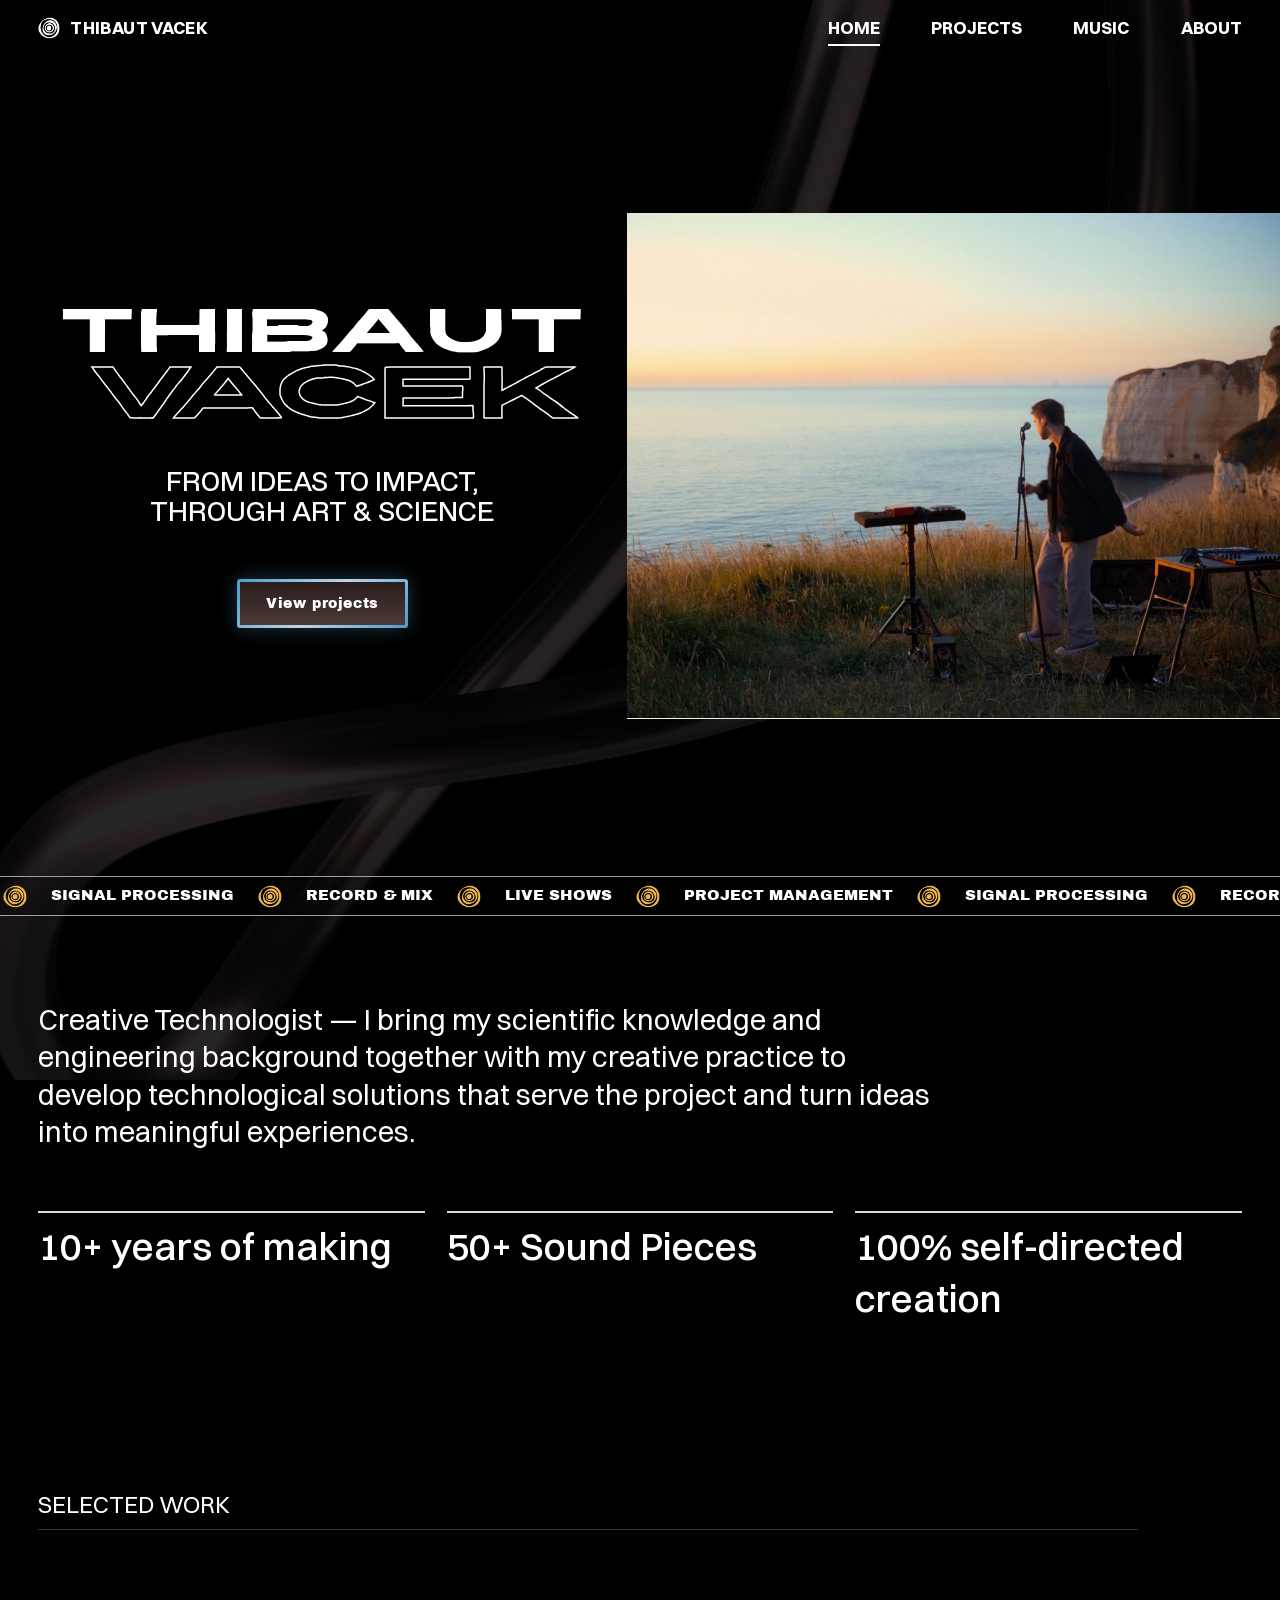
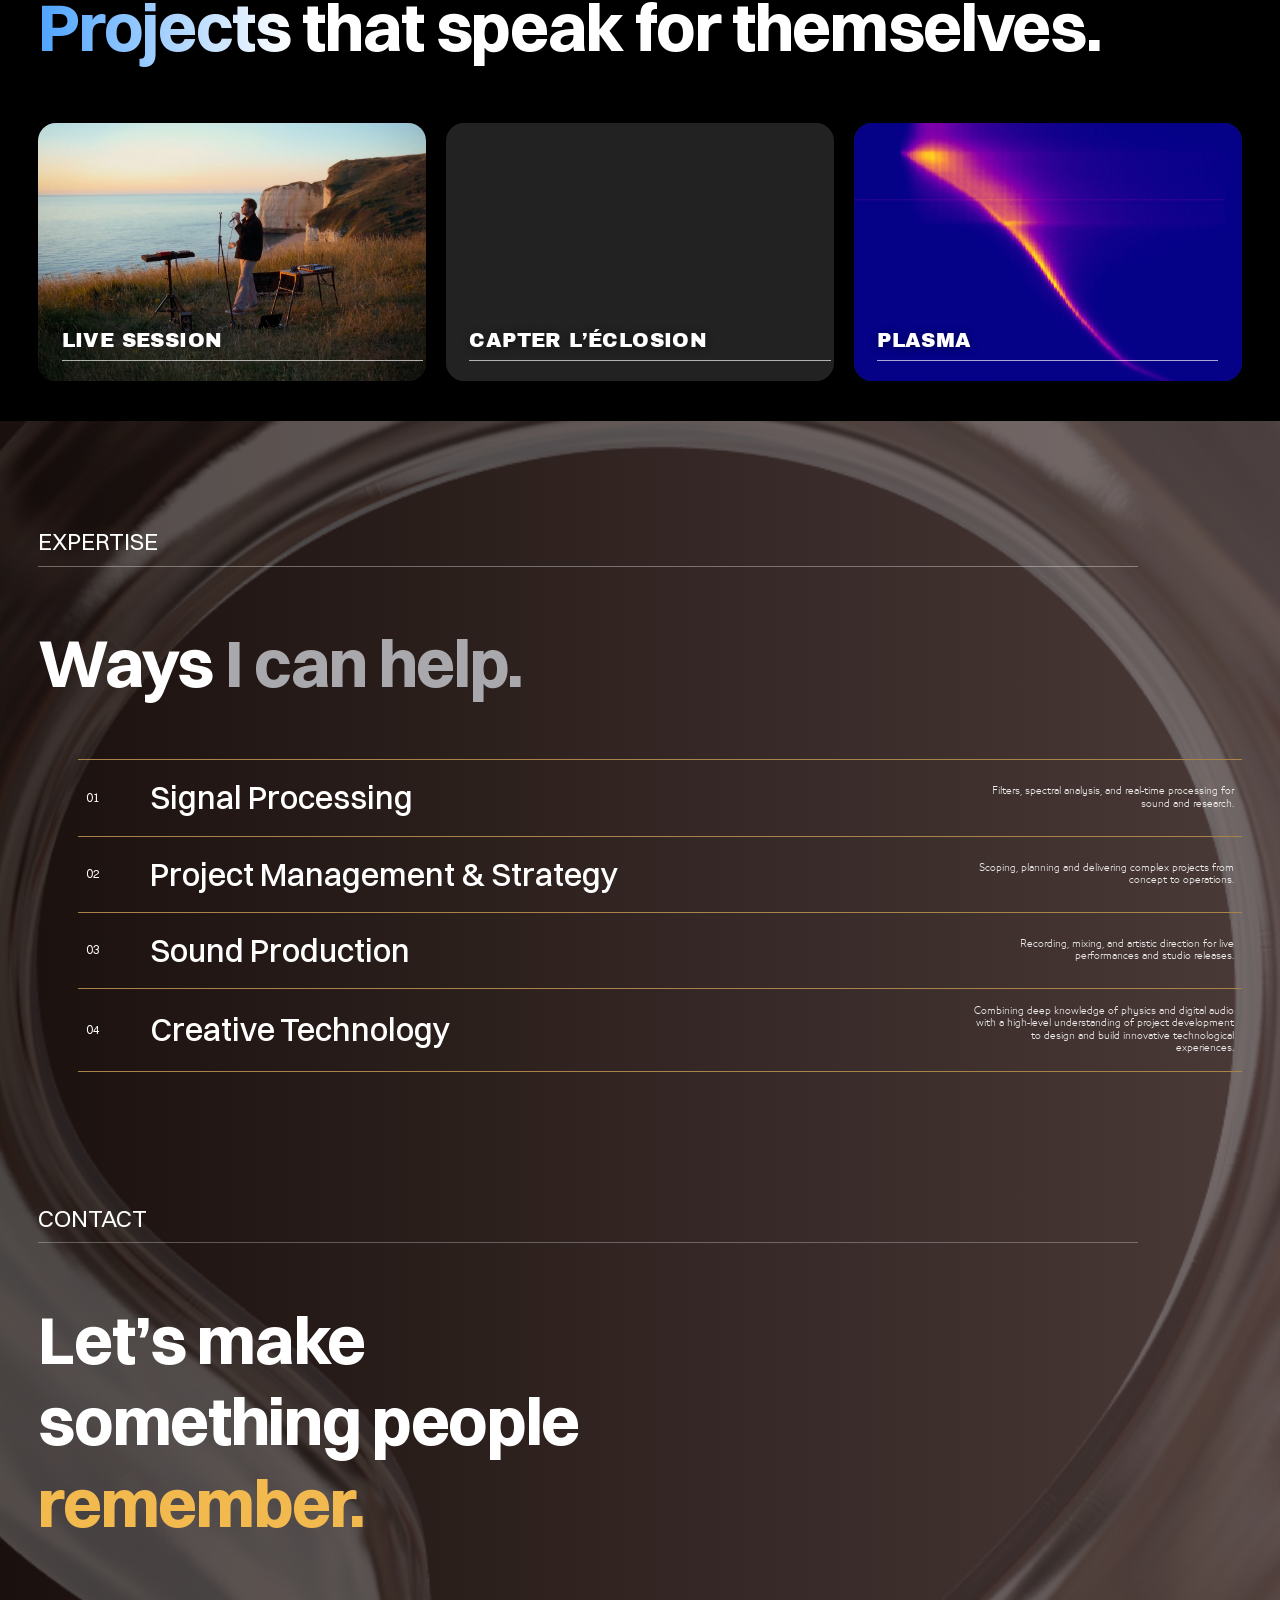
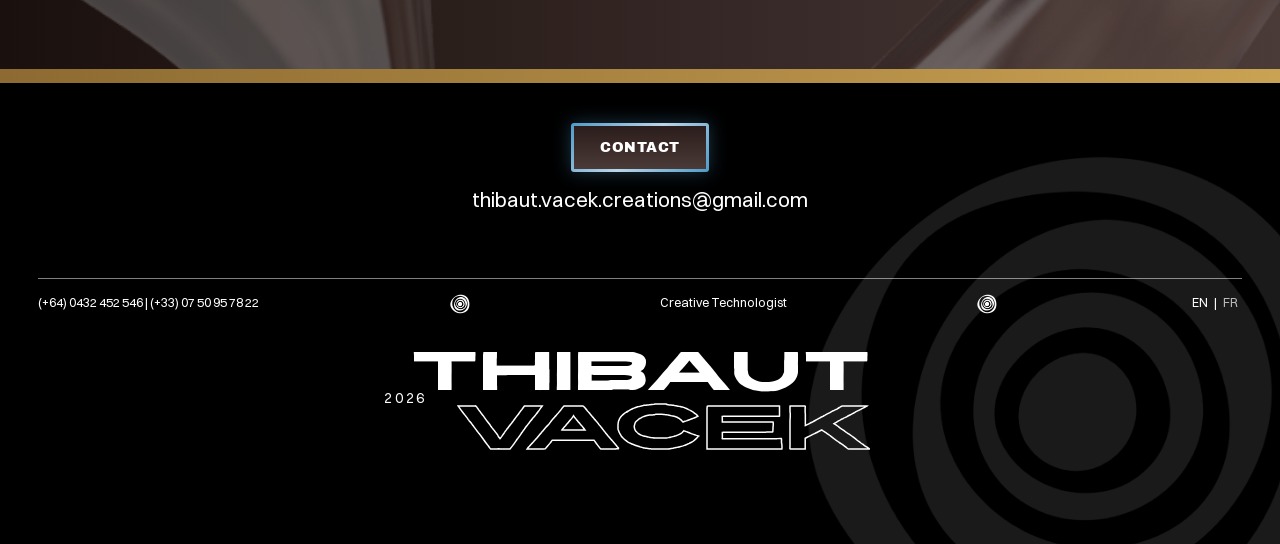
==== commit 7045887a: "translation + optimisation for phones v3" ====
--- a/index.html
+++ b/index.html
@@ -31,7 +31,7 @@
   <p class="lead reveal">Creative Technologist — I bring my scientific knowledge and engineering background together with my creative practice to develop technological solutions that serve the project and turn ideas into meaningful experiences.</p>
   <div class="kpis">
     <div class="kpi reveal"><span>10+ years of making</span></div>
-    <div class="kpi reveal" style="--d:120ms"><span>International Experience</span></div>
+    <div class="kpi reveal" style="--d:120ms"><span>50+ Sound Pieces</span></div>
     <div class="kpi reveal" style="--d:240ms"><span>100% self-directed creation</span></div>
   </div>
 </section>
--- a/style.css
+++ b/style.css
@@ -224,8 +224,8 @@
 .gold_brown{color:var(--gold_brown)}.grey{color:var(--grey)}.tan{color:var(--tan)}
 .display-wide{font-family:var(--font-header);font-weight:400;font-size:clamp(2.4rem,9vw,7rem);letter-spacing:.02em;line-height:1}
 .display{font-family:var(--font-wide);font-weight:400;line-height:.95;display:flex;flex-direction:column}
-.display .solid{font-size:clamp(2.2rem,6vw,4.8rem);letter-spacing:.03em}
-.display .outline,.footer-name .outline{color:transparent;-webkit-text-stroke:1.5px #fff;font-size:clamp(2.6rem,7vw,5.6rem);padding-left:.4em}
+.display .solid{font-size:clamp(1.8rem,4.8vw,3.8rem);letter-spacing:.03em}
+.display .outline,.footer-name .outline{color:transparent;-webkit-text-stroke:1.5px #fff;font-size:clamp(2.1rem,5.6vw,4.5rem);padding-left:.4em}
 
 /* ---------- Reveal on scroll ---------- */
 .reveal{opacity:0;transform:translateY(34px);transition:opacity .9s var(--ease),transform .9s var(--ease);transition-delay:var(--d,0ms)}
@@ -294,7 +294,10 @@
 .hero-text{display:flex;flex-direction:column;align-items:center;gap:22px;animation:fadeUp 1.1s var(--ease) bothfont}
 .hero-text .display{align-items:flex-start}
 .tagline{font-family: var(--font-bdo);font-weight:500;font-size:clamp(1.1rem,2.2vw,1.6rem);text-align:center;line-height:1.2}
-.hero-img{overflow:hidden;border-radius:0px 0 0 0px;animation:slideIn 1.3s var(--ease) .2s both;background:#111;}
+.hero-text .display,.hero-text .tagline{margin:15px}
+.hero .btn{margin-top:20px}
+.hero-text{gap:14px}
+.hero-img{overflow:hidden;border-radius:0px 0 0 0px;animation:slideIn 1.3s var(--ease) .2s both;background:#111;margin-top:20px}
 .hero-img img{display:block; width:100%;aspect-ratio:4/3.1;object-fit:cover;animation:kenburns 18s ease-in-out infinite alternate}
 @keyframes fadeUp{from{opacity:0;transform:translateY(40px)}to{opacity:1;transform:none}}
 @keyframes slideIn{from{opacity:0;transform:translateX(40px)}to{opacity:1;transform:none}}
@@ -338,7 +341,12 @@
 .expertise-list li:hover{background:rgba(255,255,255,.05);padding-left:22px}
 .expertise-list .num{font-size:.75rem}
 .expertise-list h3{font-size:clamp(1.3rem,2.6vw,2rem);font-weight:500}
-.expertise-list p{font-size:.78rem;opacity:.9;text-align:right; font-family:var(--font-accent)}
+.expertise-list p{font-size:.58rem;opacity:.9;text-align:right; font-family:var(--font-accent)}
+.expertise-list h3,.expertise-list p{margin:0}
+.expertise-list li{padding-block:16px}
+@media (max-width:640px){
+  .expertise-list li{row-gap:4px;padding-block:14px}
+}
 .contact-band{padding:0px var(--pad) 70px;}
 .contact-band .eyebrow{margin-left:0vw;margin-bottom:26px}
 .gold-stripe{height:14px;background:linear-gradient(90deg,#8c6a31,#caa253 50%,#8c6a31);background-size:200% 100%;animation:shine 6s linear infinite}
@@ -424,7 +432,7 @@
 .music-head{padding:100px var(--pad) 10px;display:flex;flex-direction:column;align-items:flex-end;text-align:right}
 .music-head .display-wide{margin-right:6vw;line-height:1;
   margin-bottom:0;}
-.music-intro{display:flex;align-items:center;gap:16px;max-width:80%;margin:25px 6vw 0 0vw;font-size:1.6rem;font-family:var(--font-accent);
+.music-intro{display:flex;align-items:center;gap:16px;max-width:80%;margin:25px 6vw 0 0vw;font-size:1.2rem;font-family:var(--font-accent);
   font-weight:400;
   -webkit-text-stroke:.5px currentColor;
   paint-order:stroke fill;}
@@ -669,6 +677,7 @@
 .pj-info li{display:flex;justify-content:space-between;gap:20px;padding:14px 0;border-bottom:1px solid var(--gold-line);font-family:var(--font-black);font-size:.8rem;letter-spacing:.03em;text-transform:uppercase}
 .pj-info li:first-child{border-top:1px solid var(--gold-line)}
 .pj-info li span{color:var(--gold-soft)}
+.pj-info{padding-left:0}
 .pj-info li strong{font-weight:400;text-align:right;color:#fff}
 .pj-media{display:flex;flex-direction:column;gap:20px}
 .pj-media figure{border-radius:22px;overflow:hidden;background:#222;box-shadow:0 20px 50px rgba(0,0,0,.35)}
@@ -894,8 +903,7 @@
   .other-works{padding-block:28px 48px}
 
   /* About */
-  .btn-pill2,.btn-pill3,.btn-glow{min-height:44px}
-  .facts{margin-top:36px}
+  .btn-pill2,.btn-pill3,.btn-glow{min-height:44px;box-sizing:border-box;display:inline-flex;align-items:center;justify-content:center}  .facts{margin-top:36px}
 
   /* Page projet */
   .pj{padding-top:84px}
@@ -937,3 +945,13 @@
   /* Le fond qui dérive en continu coûte de la batterie pour un effet à 15 % d'opacité */
   body::before{animation:none}
 }
+
+@media (max-width:900px){
+  .timeline{padding-top:44px;padding-bottom:28px}
+  .timeline .eyebrow{margin-bottom:22px}
+  .job{padding:4px 10px 26px}
+  .job h3{margin-top:24px}
+  .job-top{gap:10px;padding-bottom:20px}   /* espace entre la date et les pastilles */
+  .chips{gap:12px;margin-bottom:22px}
+  .tools{margin-top:6px;margin-bottom:6px}
+}
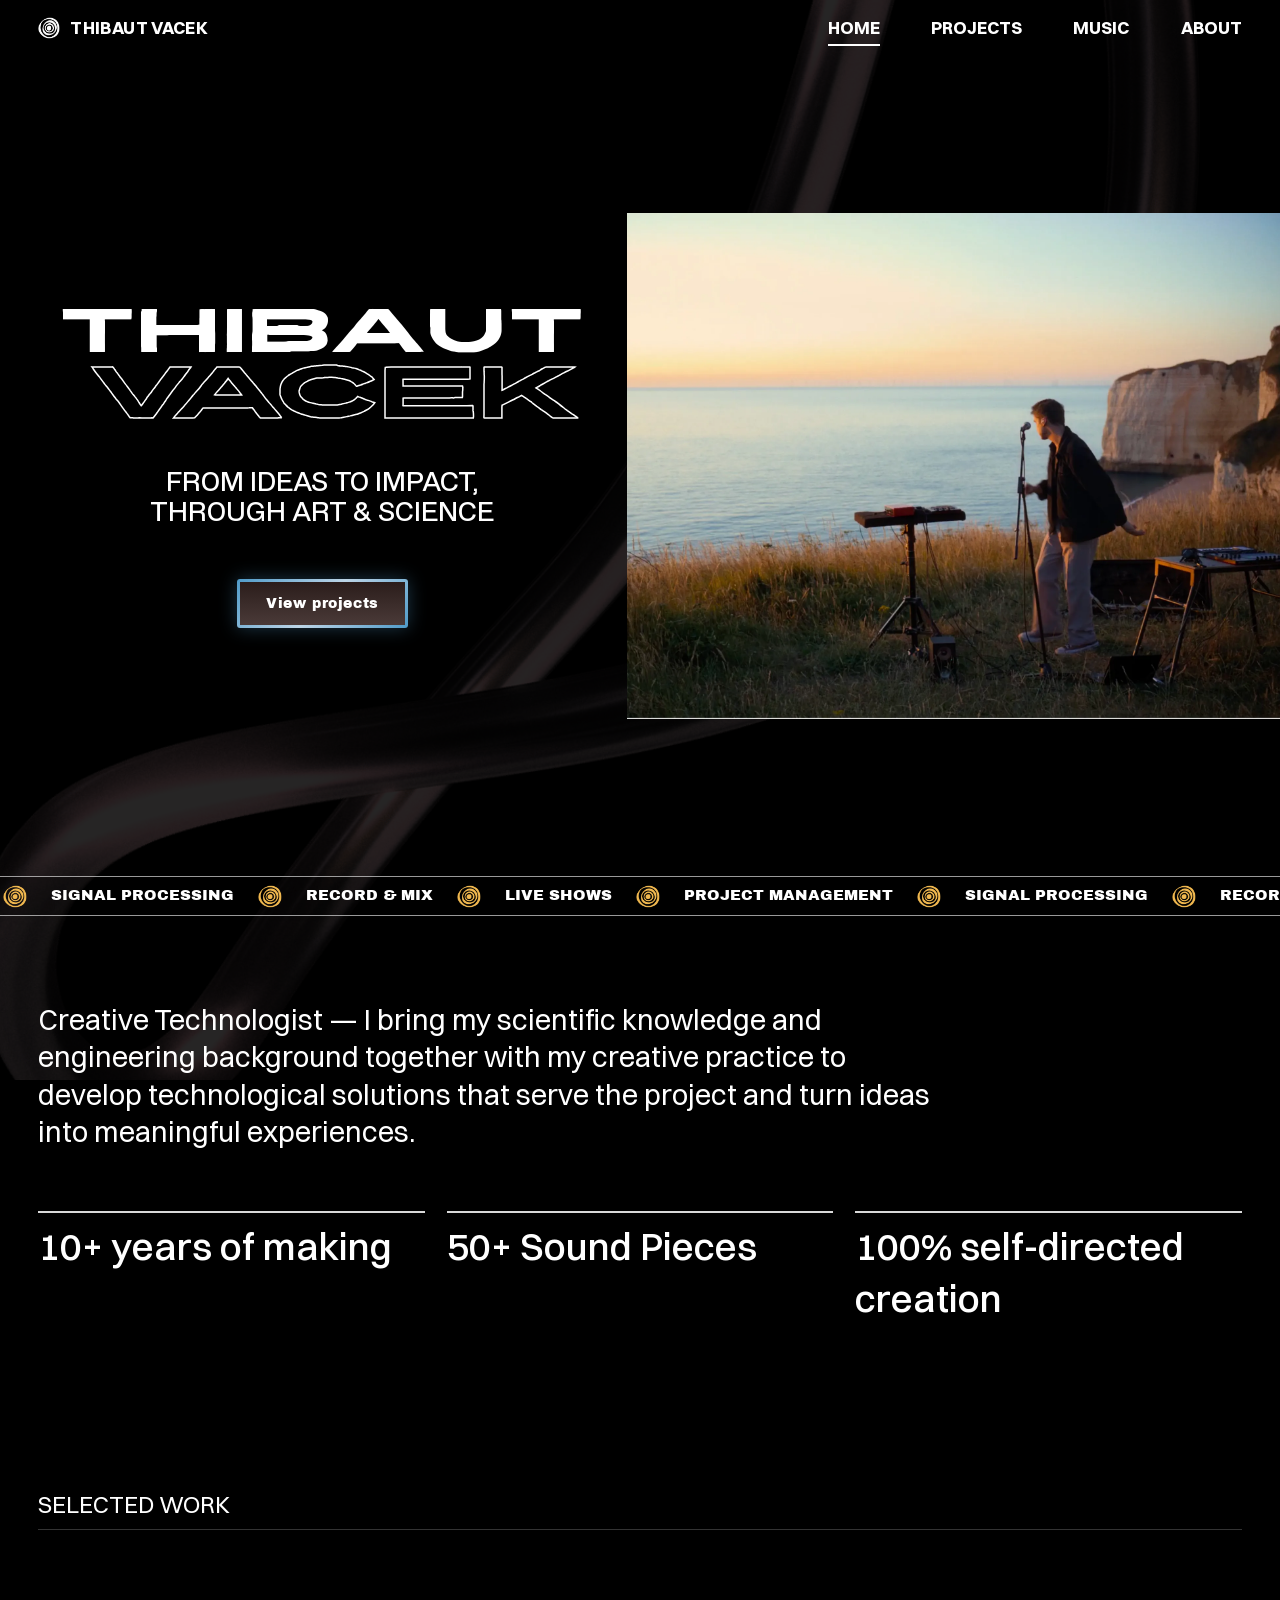
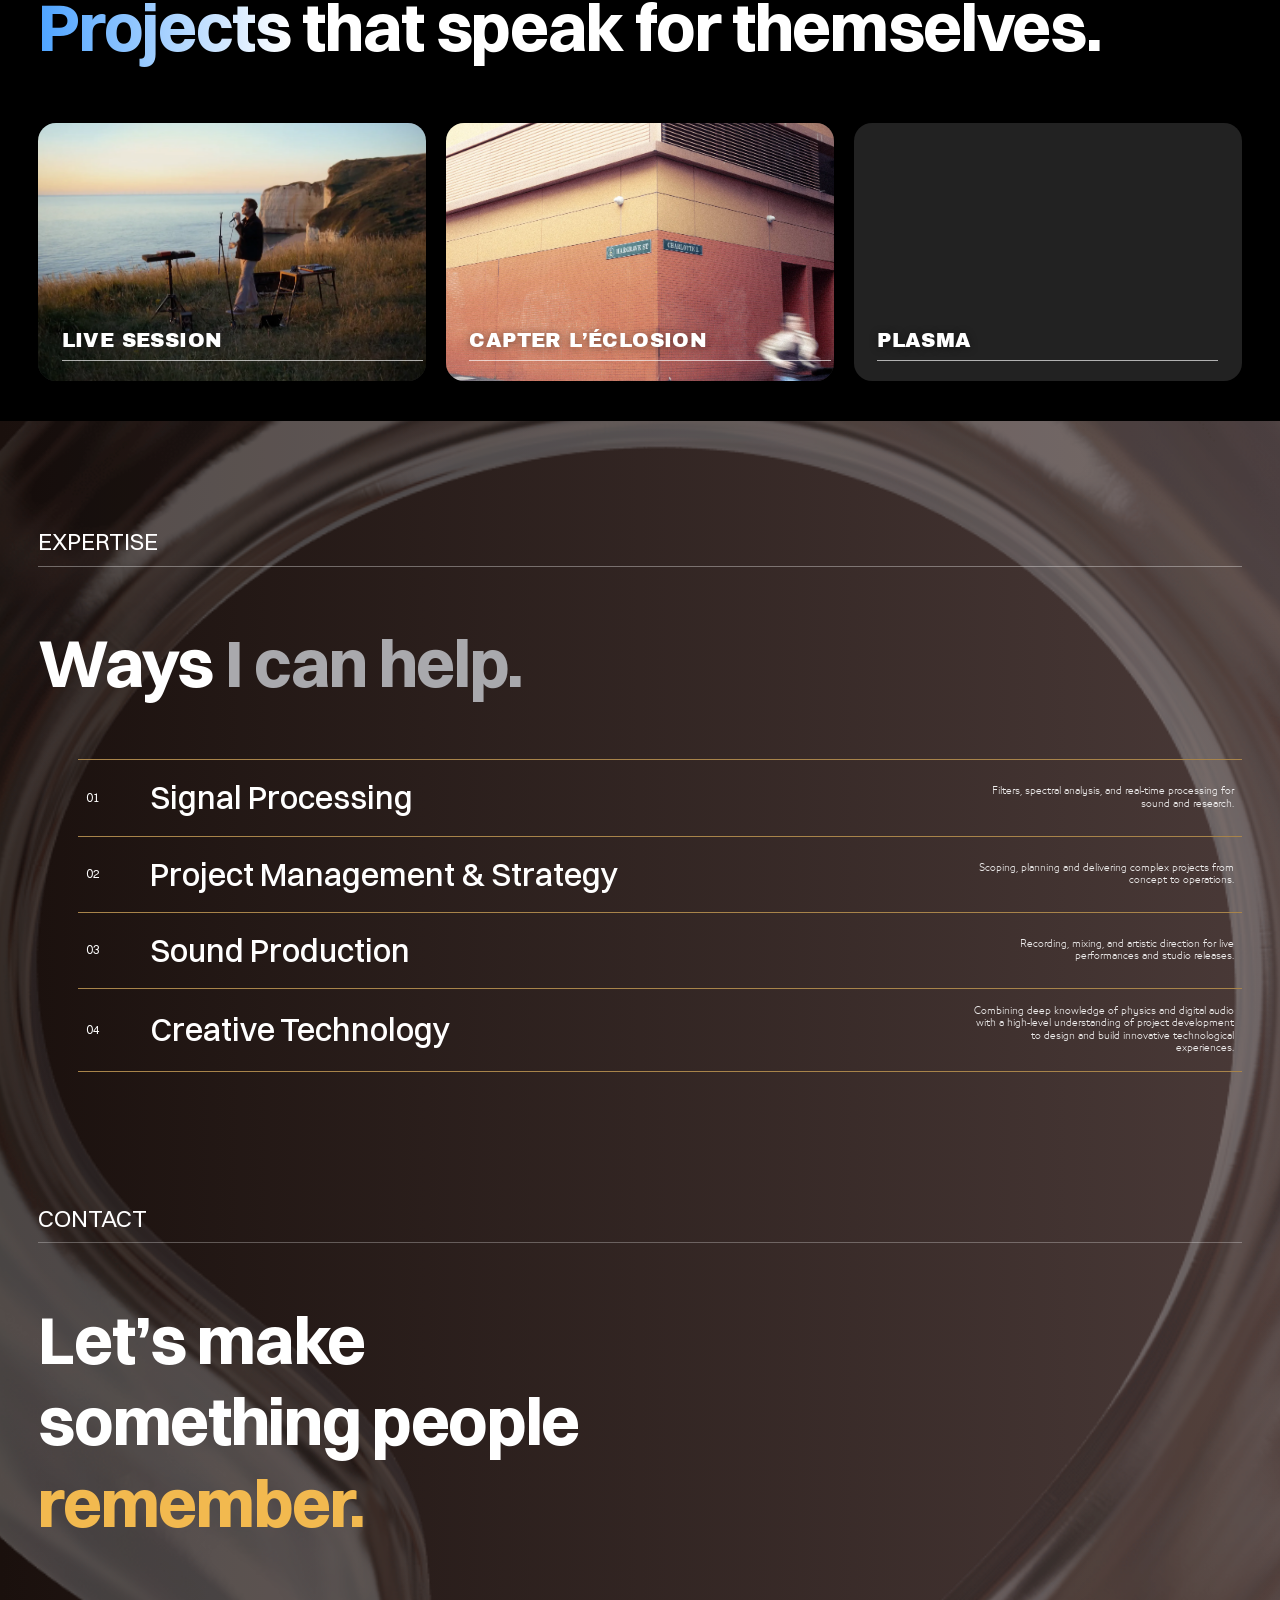
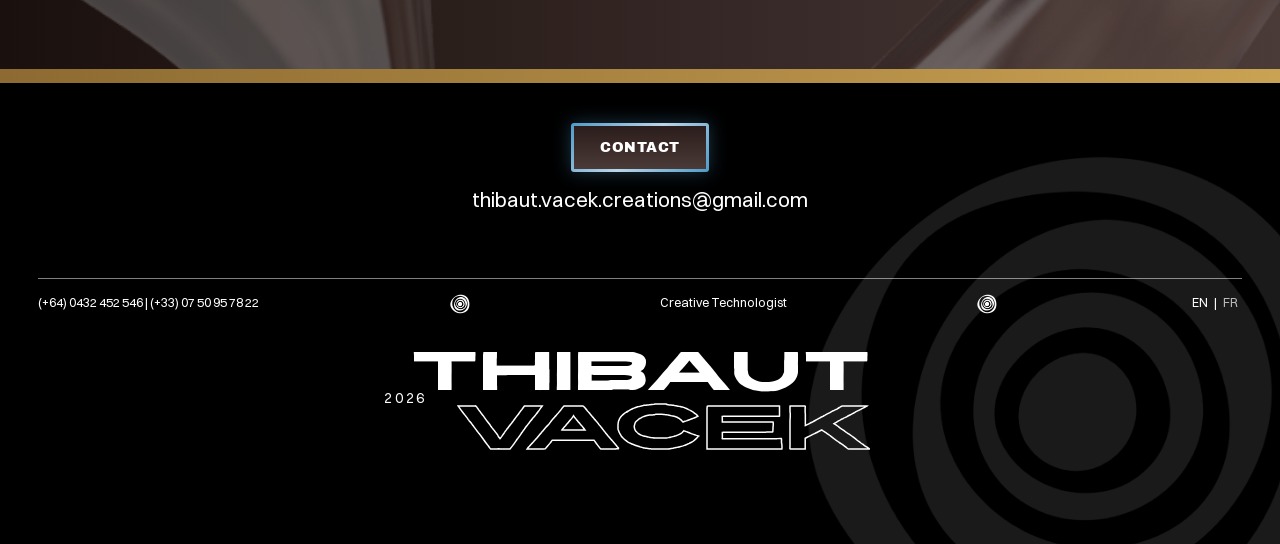
==== commit 00e16fbf: "last steps before external review v6" ====
--- a/index.html
+++ b/index.html
@@ -24,7 +24,7 @@
     <p class="tagline">FROM IDEAS TO IMPACT,<br>THROUGH ART & SCIENCE</p>
     <a class="btn btn-glow" href="projects.html">View projects</a>
   </div>
-  <div class="hero-img"><img src="pictures/HOME/live_plage_back.png" alt=""></div>
+  <div class="hero-img"><img src="pictures/HOME/live_plage_back.webp" alt=""></div>
 </section>
 <div class="ticker" aria-hidden="true"><ul class="ticker-track"><li><img class="spiral" src="pictures/LOGO_ref.png" alt=""><span>SIGNAL PROCESSING</span></li><li><img class="spiral" src="pictures/LOGO_ref.png" alt=""><span>RECORD &amp; MIX</span></li><li><img class="spiral" src="pictures/LOGO_ref.png" alt=""><span>LIVE SHOWS</span></li><li><img class="spiral" src="pictures/LOGO_ref.png" alt=""><span>PROJECT MANAGEMENT</span></li><li><img class="spiral" src="pictures/LOGO_ref.png" alt=""><span>SIGNAL PROCESSING</span></li><li><img class="spiral" src="pictures/LOGO_ref.png" alt=""><span>RECORD &amp; MIX</span></li><li><img class="spiral" src="pictures/LOGO_ref.png" alt=""><span>LIVE SHOWS</span></li><li><img class="spiral" src="pictures/LOGO_ref.png" alt=""><span>PROJECT MANAGEMENT</span></li><li><img class="spiral" src="pictures/LOGO_ref.png" alt=""><span>SIGNAL PROCESSING</span></li><li><img class="spiral" src="pictures/LOGO_ref.png" alt=""><span>RECORD &amp; MIX</span></li><li><img class="spiral" src="pictures/LOGO_ref.png" alt=""><span>LIVE SHOWS</span></li><li><img class="spiral" src="pictures/LOGO_ref.png" alt=""><span>PROJECT MANAGEMENT</span></li><li><img class="spiral" src="pictures/LOGO_ref.png" alt=""><span>SIGNAL PROCESSING</span></li><li><img class="spiral" src="pictures/LOGO_ref.png" alt=""><span>RECORD &amp; MIX</span></li><li><img class="spiral" src="pictures/LOGO_ref.png" alt=""><span>LIVE SHOWS</span></li><li><img class="spiral" src="pictures/LOGO_ref.png" alt=""><span>PROJECT MANAGEMENT</span></li></ul></div>
 <section class="intro">
@@ -39,7 +39,7 @@
 <section class="selected">
   <p class="eyebrow reveal">SELECTED WORK</p>
   <h2 class="h-xl reveal"><span class="blue_anim">Projects</span> that speak for themselves.</h2>
-  <div class="cards-row"><a class="card label-bottom reveal" href="project.html#live-session" style="--d:0ms"><img alt="" loading="lazy" decoding="async" src="pictures/PROJECTS/Live_plage_mic.png"><span class="card-label label-bottom">LIVE SESSION</span></a><a class="card label-bottom reveal" href="project.html#capter-l-eclosion" style="--d:120ms"><img alt="" loading="lazy" decoding="async" src="pictures/PROJECTS/capter_leclosion_cover.jpg"><span class="card-label">CAPTER L’ÉCLOSION</span></a><a class="card reveal" href="project.html#plasma" style="--d:240ms"><img alt="" loading="lazy" decoding="async" src="pictures/PROJECTS/plasma.png"><span class="card-label">PLASMA</span></a></div>
+  <div class="cards-row"><a class="card label-bottom reveal" href="project.html#live-session" style="--d:0ms"><img alt="" loading="lazy" decoding="async" src="pictures/PROJECTS/Live_plage_mic.webp"><span class="card-label label-bottom">LIVE SESSION</span></a><a class="card label-bottom reveal" href="project.html#capter-l-eclosion" style="--d:120ms"><img alt="" loading="lazy" decoding="async" src="pictures/PROJECTS/capter_leclosion_cover.webp"><span class="card-label">CAPTER L’ÉCLOSION</span></a><a class="card reveal" href="project.html#plasma" style="--d:240ms"><img alt="" loading="lazy" decoding="async" src="pictures/PROJECTS/plasma.webp"><span class="card-label">PLASMA</span></a></div>
 </section>
 <div class="expertise-contact">
   <section class="expertise">
--- a/style.css
+++ b/style.css
@@ -173,7 +173,7 @@
 .btn-pill3:hover{transform:scale(1.06);box-shadow:0 0 28px rgba(79,155,201,.8)}
 
 /* ---------- Typo utilitaires ---------- */
-.eyebrow{font-size:1.5rem;padding-bottom:8px;border-bottom:1px solid rgba(255,255,255,.28);max-width:min(100%,1100px);margin-bottom:5px;text-transform:none}
+.eyebrow{font-size:1.5rem;padding-bottom:8px;border-bottom:1px solid rgba(255,255,255,.28);max-width:100%;margin-bottom:5px;text-transform:none}
 .h-xl{
   font-size:clamp(2rem,5.4vw,4.2rem);
   line-height:1.21;
@@ -581,8 +581,8 @@
   --st-image:url("Backgrounds/marbre_polyetchnique.png");
   --st-opacity:.15;                 /* transparence de la photo : 0 = invisible, 1 = pleine */
   --st-size:cover;                  /* taille : cover, 120%, 60%, auto 90%... */
-  --st-x:150px;                       /* position horizontale */
-  --st-y:10%;                       /* position verticale */
+  --st-x:200px;                       /* position horizontale */
+  --st-y:-0%;                       /* position verticale */
 }
 .studies::before{
   content:"";
@@ -683,6 +683,9 @@
 .pj-media figure{border-radius:22px;overflow:hidden;background:#222;box-shadow:0 20px 50px rgba(0,0,0,.35)}
 .pj-media img{width:100%;height:auto;max-height:86svh;object-fit:cover;transition:transform 1.2s var(--ease)}
 .pj-media figure:hover img{transform:scale(1.04)}
+.pj-media .b-embed{width:100%;max-width:none;align-self:stretch}
+.pj-media .b-embed .pj-cell{width:100%;max-width:none}
+.pj-media .b-embed iframe{display:block;width:100%;min-width:100%;max-width:none;border:0}
 .pj-nav{display:flex;justify-content:space-between;align-items:center;gap:20px;flex-wrap:wrap;padding:40px var(--pad) 70px;border-top:1px solid rgba(255,255,255,.2);margin:0 var(--pad)}
 .pj-nav{padding-inline:0}
 .pj-nav a{font-family:var(--font-black);font-size:clamp(1rem,2.2vw,1.5rem);display:inline-flex;align-items:center;gap:14px;transition:color .3s}
@@ -699,11 +702,41 @@
 
 /* ---------- PROJECT : blocs visuels ---------- */
 .pj-block{margin:0}
-.pj-cell{position:relative;overflow:hidden;border-radius:22px;background:#1f1512;box-shadow:0 20px 50px rgba(0,0,0,.35)}
-.pj-cell img,.pj-cell video,.pj-cell canvas,.pj-cell iframe{display:block;width:100%;height:100%;object-fit:cover;border:0}
-.pj-cell:not([style*="aspect-ratio"]):not([style*="height"]) img{height:auto;max-height:86svh}
-.pj-cell img,.pj-cell video{transition:transform 1.2s var(--ease)}
-.pj-cell:hover img{transform:scale(1.04)}
+.pj-cell{
+  position:relative;
+  overflow:hidden;
+  border-radius:22px;
+  background:#1f1512;
+  box-shadow:0 0 0 rgba(0,0,0,.35);
+  
+  /* Ratio du cadre */
+  aspect-ratio:16 / 9;
+}
+
+.pj-cell img,
+.pj-cell video,
+.pj-cell canvas,
+.pj-cell iframe{
+  display:block;
+  width:100%;
+  height:100%;
+  object-fit:cover;
+  object-position:center;
+  border:0;
+}
+
+.pj-cell img,
+.pj-cell video{
+  transition:transform 1.2s var(--ease);
+}
+.pj-cell[style*="aspect-ratio"]>img,
+.pj-cell[style*="aspect-ratio"]>video,
+.pj-cell[style*="aspect-ratio"]>canvas,
+.pj-cell[style*="aspect-ratio"]>iframe{position:absolute;inset:0;width:100%;height:100%;max-height:none;object-fit:cover;object-position:center}
+
+.pj-cell:hover img{
+  transform:scale(1.04);
+}
 .pj-cols{display:grid;gap:14px}
 .pj-cols.c2{grid-template-columns:1fr 1fr}
 .pj-cols.c3{grid-template-columns:repeat(3,1fr)}
@@ -763,7 +796,7 @@
 
 
 .logo{width:var(--logo-size, 120px);height:auto; display:block;margin-inline:auto}
-
+.logo{margin-top:clamp(20px,5vw,70px)}
 /* ---------- Lecteur audio ---------- */
 .player{
   position:relative;
